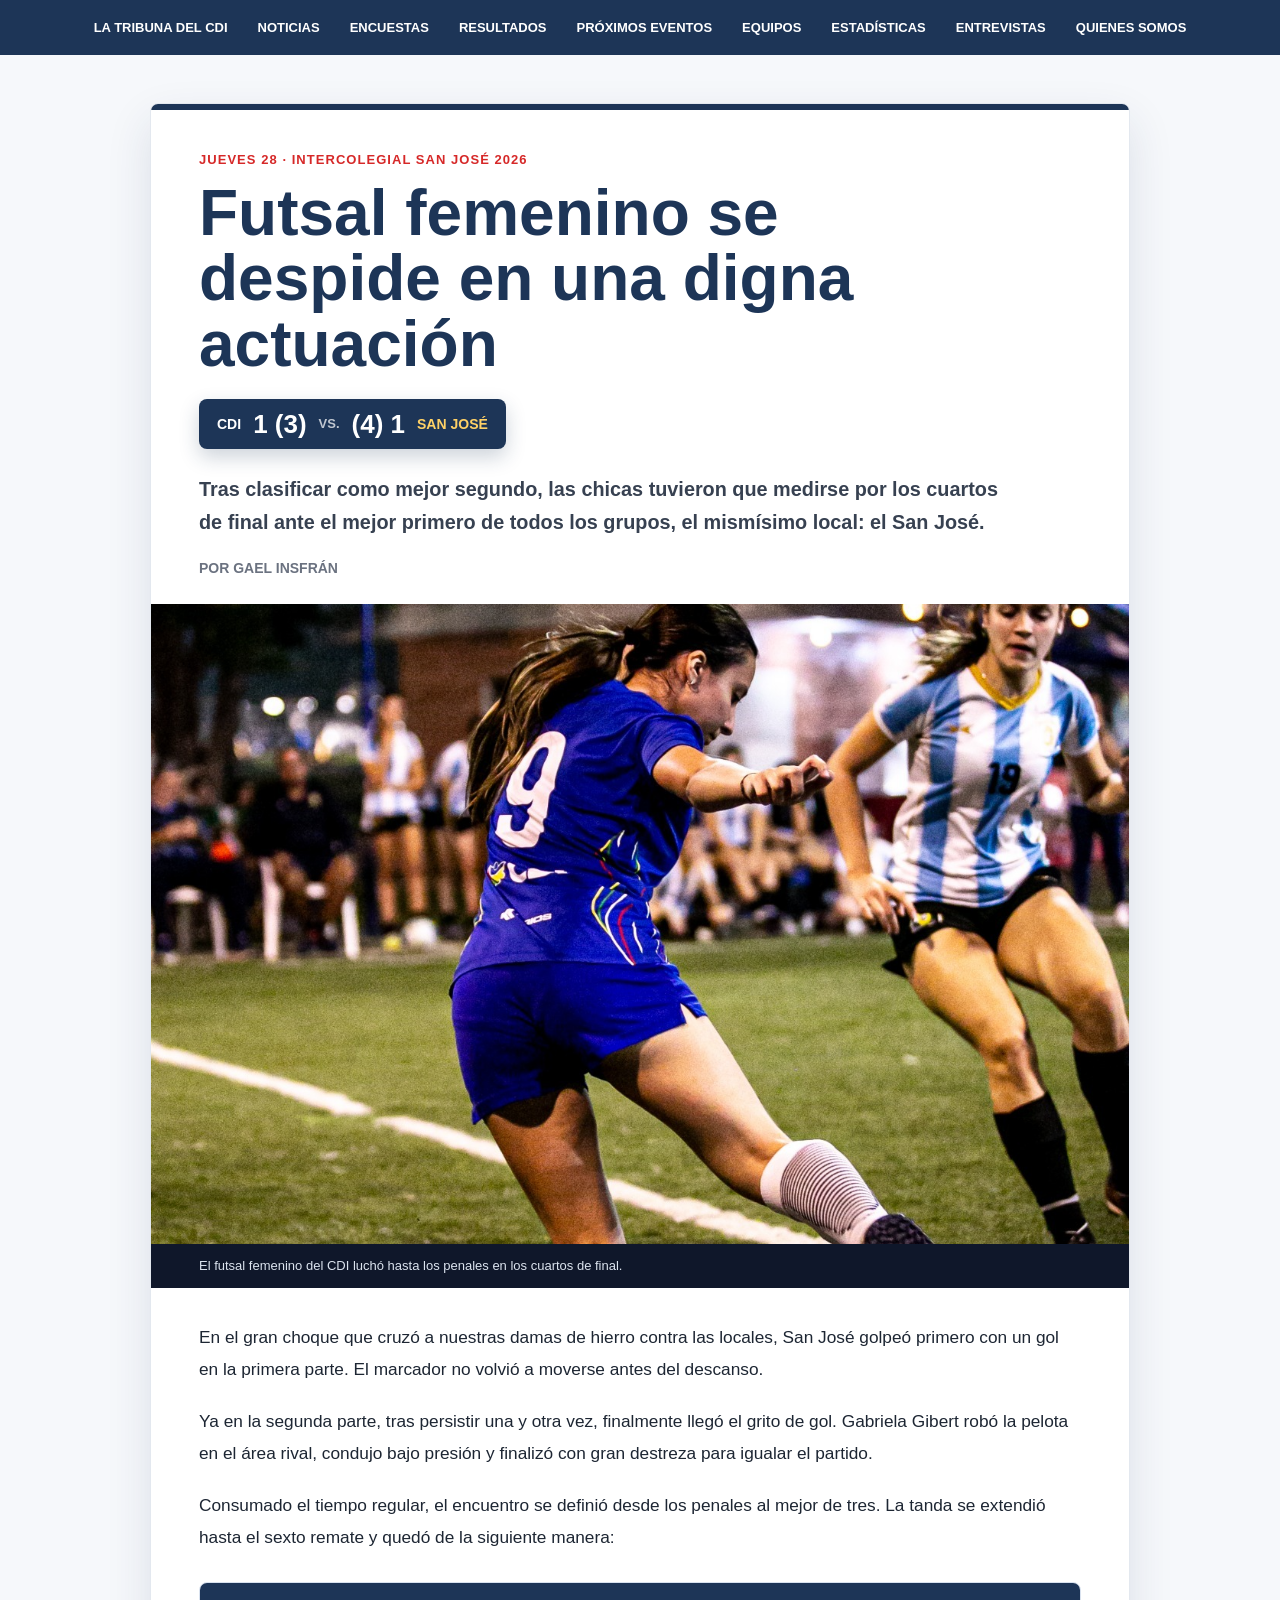
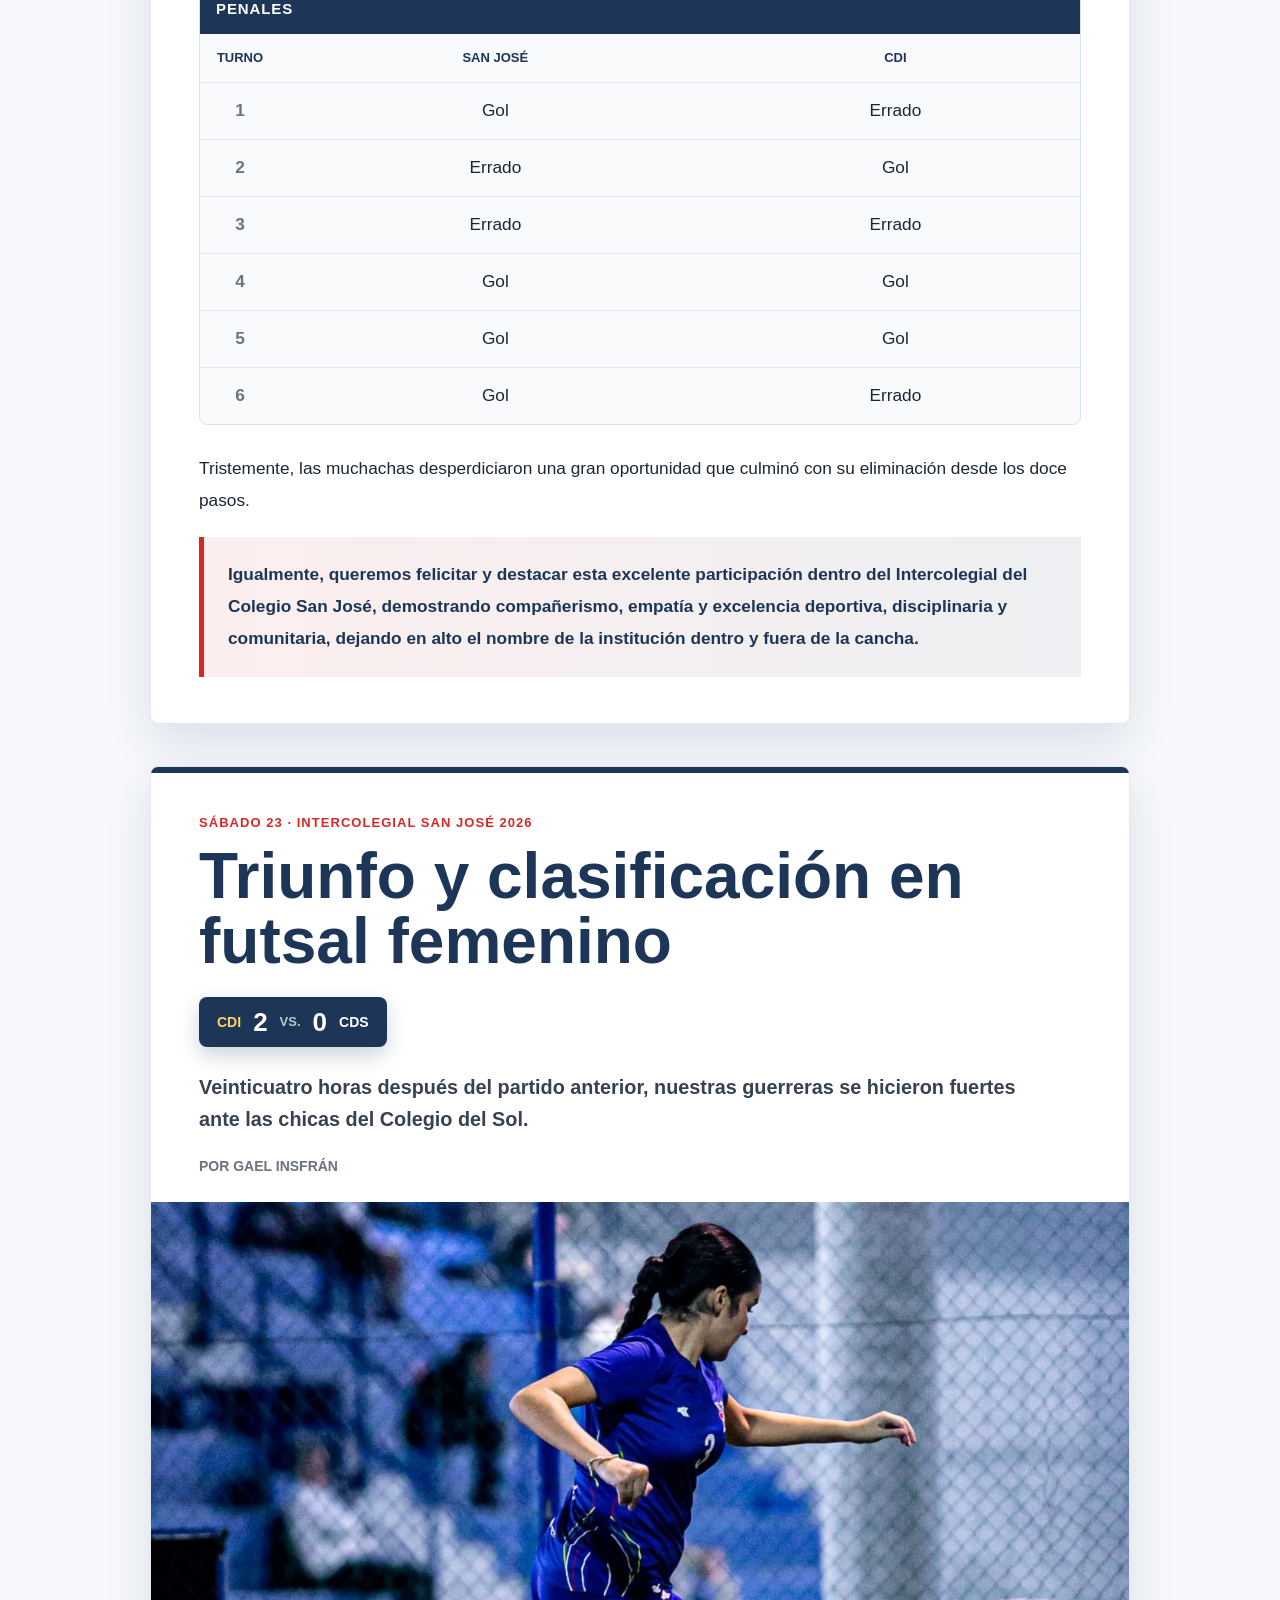
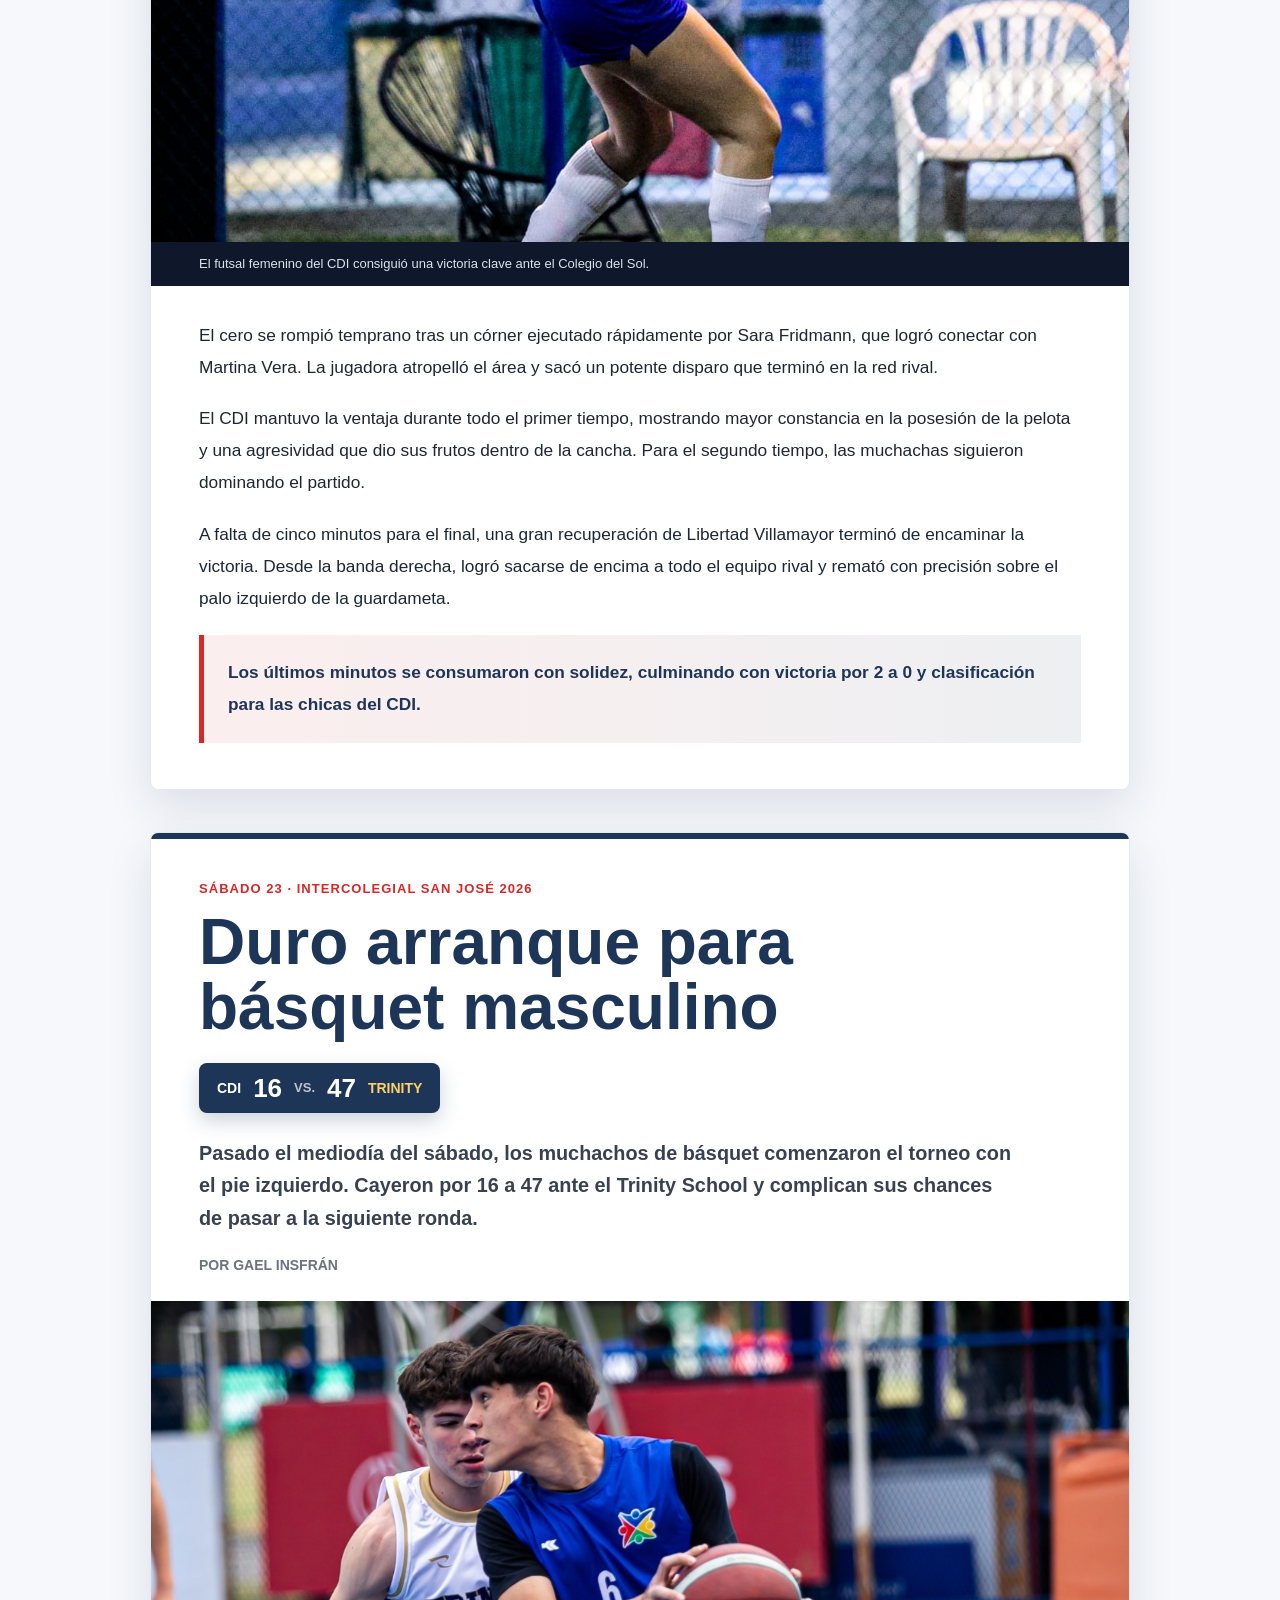
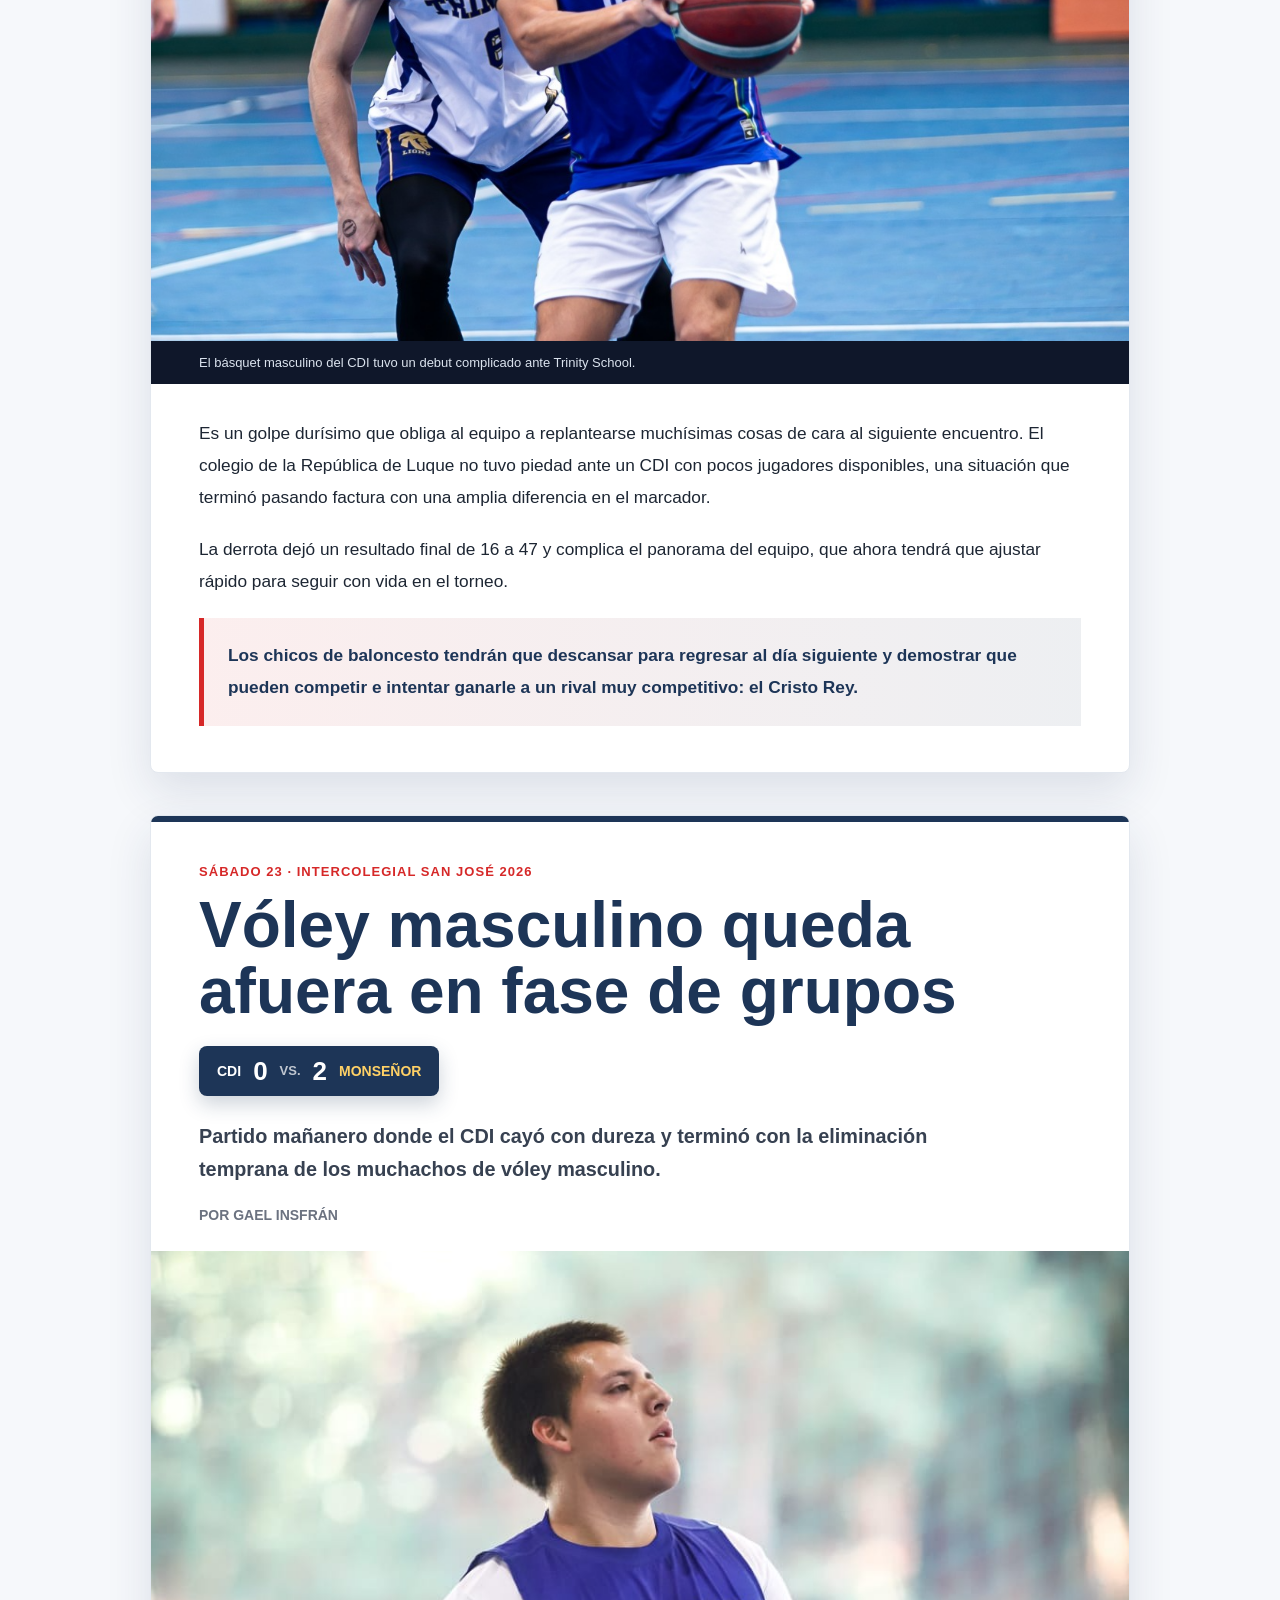
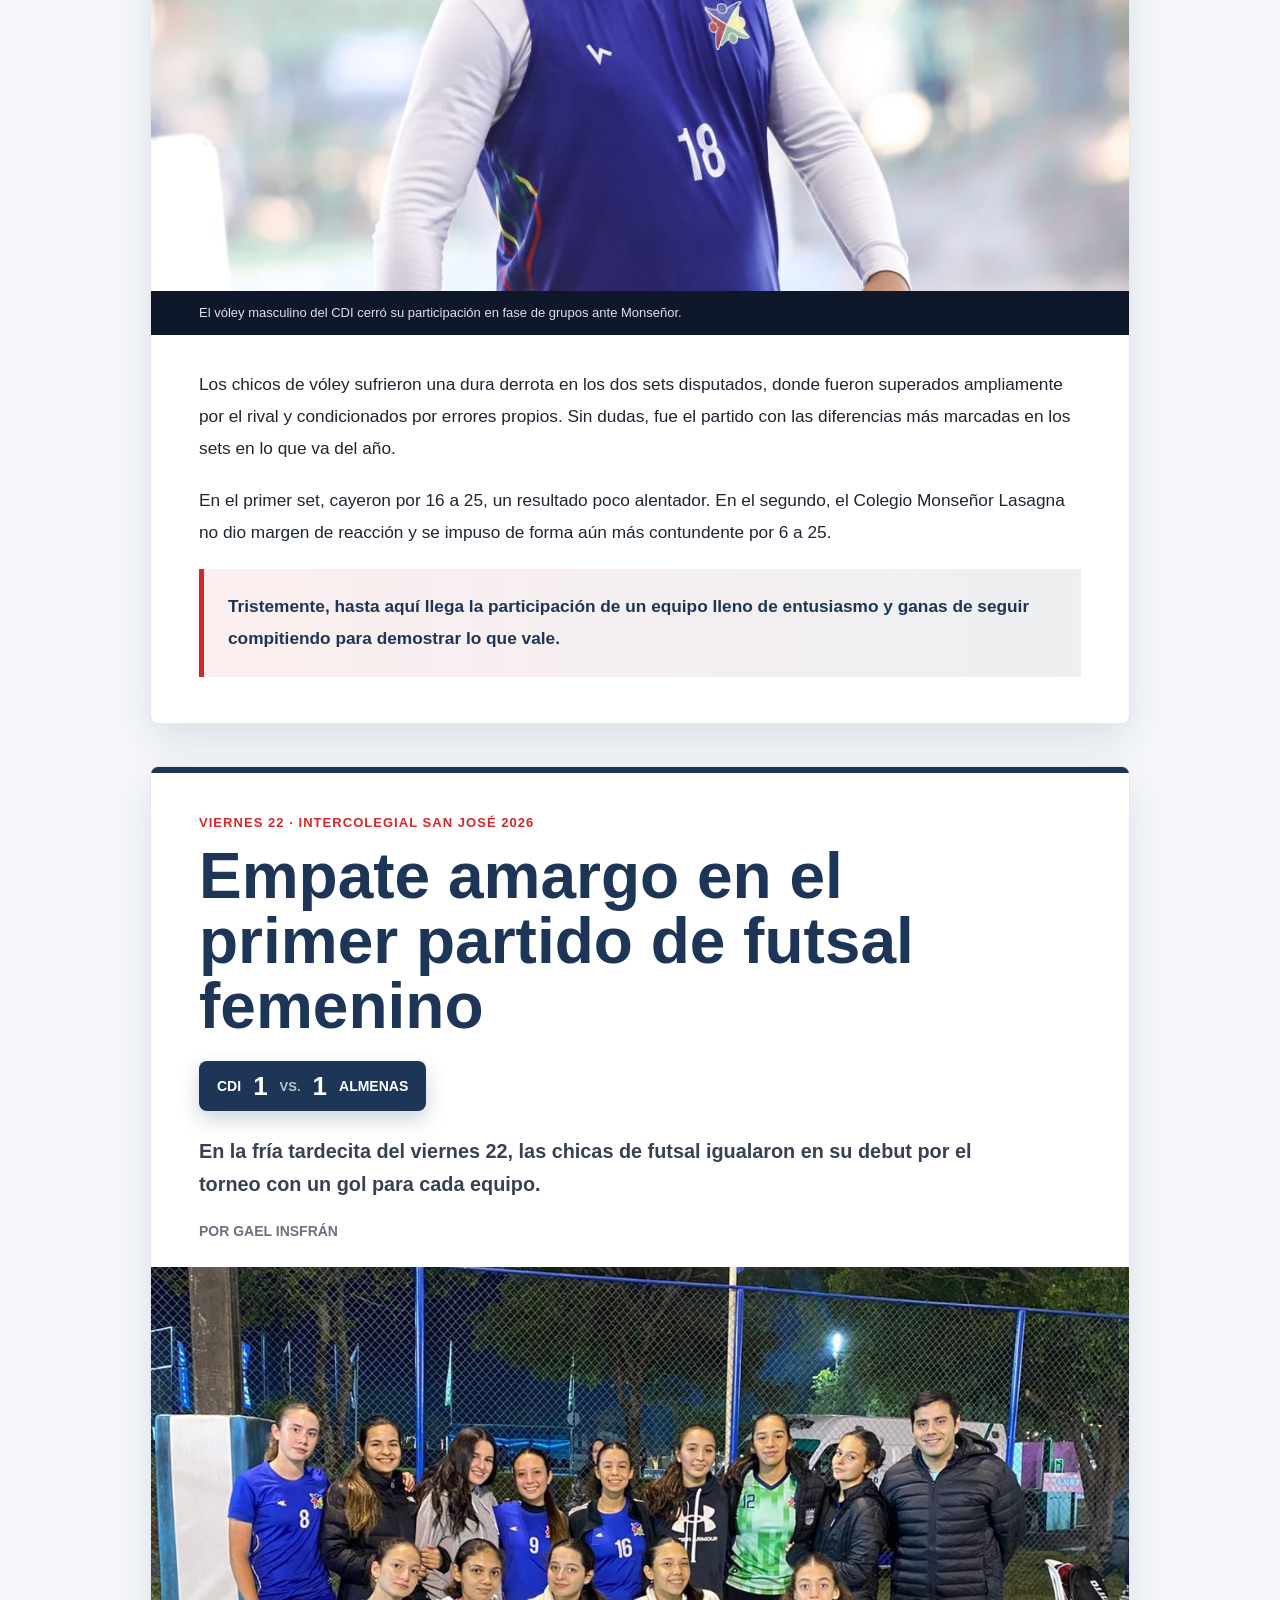
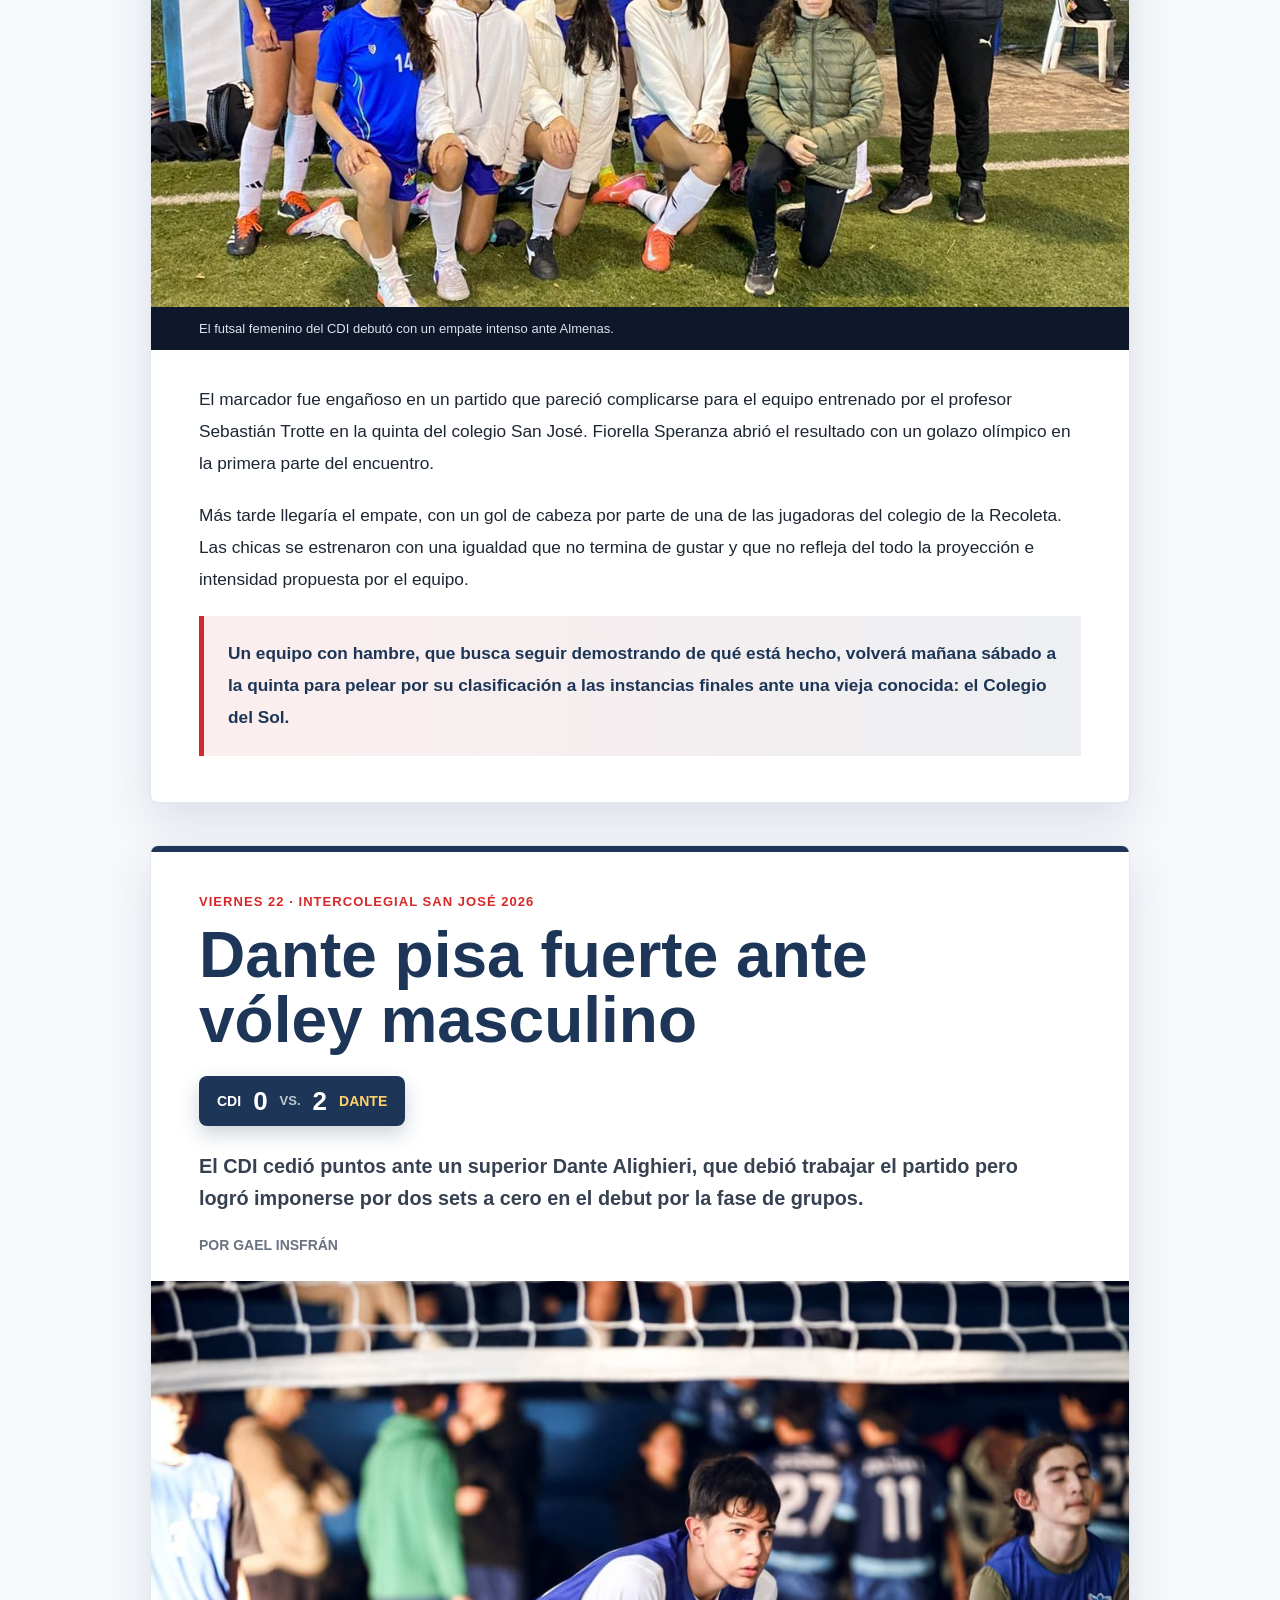
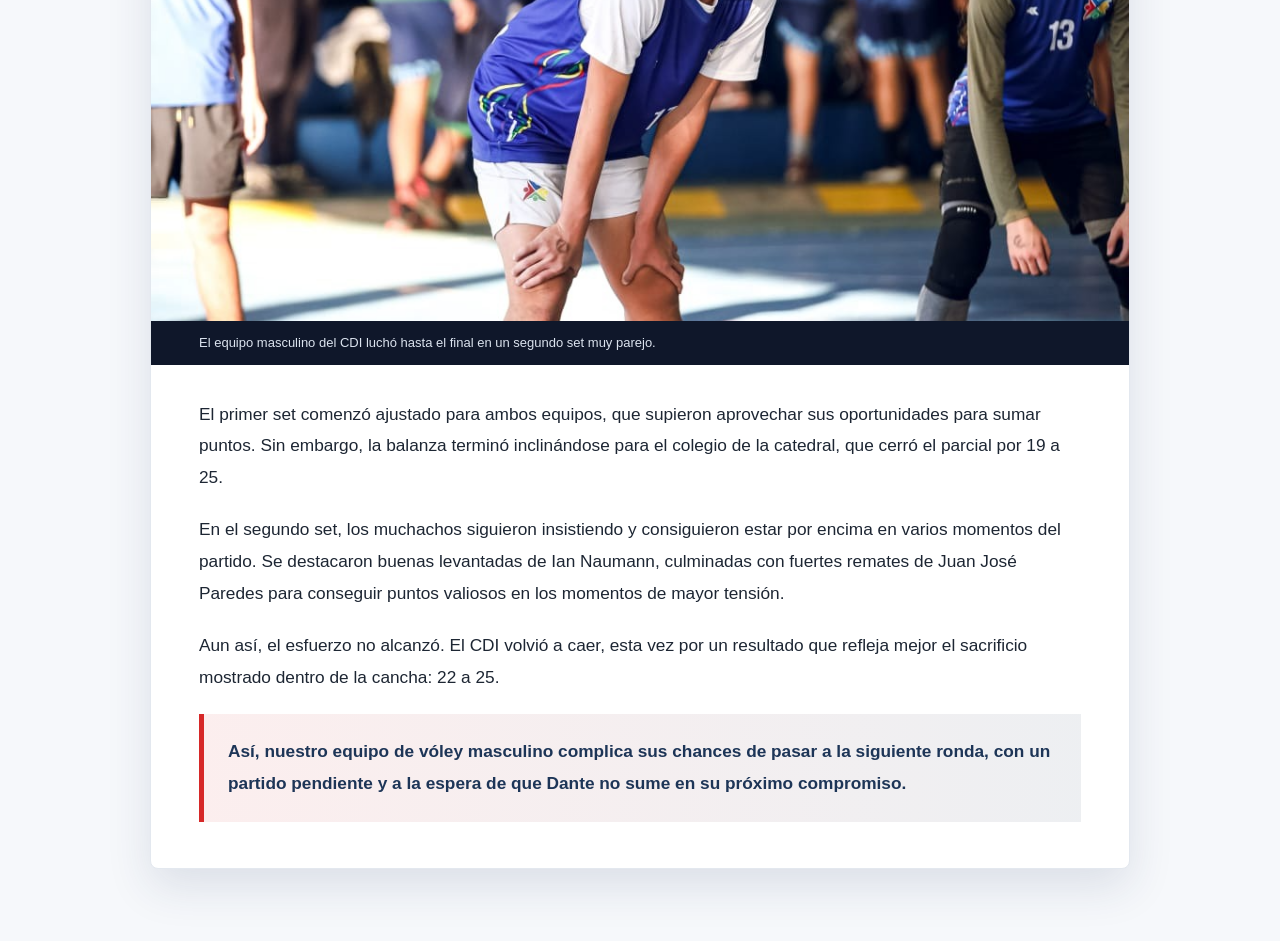
==== Articulos.html @ baf2195f "Add files via upload" ====
﻿<!DOCTYPE html>
<html lang="es">
<head>
    <meta charset="UTF-8">
    <meta name="viewport" content="width=device-width, initial-scale=1.0">
    <title>Articulos</title>
    <link rel="icon" href="imagenes/icon.png" type="image/png">
    <link rel="stylesheet" href="Style.css">
    <link rel="stylesheet" href="fonts.css">
</head>
<body>
    <nav class="menu">
        <button class="menu-toggle" onclick="toggleMenu()">☰</button>
        <div class="menu-links" id="menuLinks">
            <a href="index.html">La Tribuna del CDI</a>
            <a href="Noticias.html">Noticias</a>
            <a href="Encuestas.html">Encuestas</a>
            <a href="Resultados.html">Resultados</a>
            <a href="eventos.html">Próximos Eventos</a>
            <a href="equipos.html">Equipos</a>
            <a href="estadisticas.html">Estadísticas</a>
            <a href="Entrevistas.html">Entrevistas</a>
            <a href="quienes somos.html">Quienes Somos</a>
        </div>
    </nav>

    <main class="article-page">
                                        <article class="article-shell" data-date="2026-05-28" data-order="1">
            <header class="article-hero">
                <div class="article-kicker">Jueves 28 · Intercolegial San José 2026</div>
                <h1>Futsal femenino se despide en una digna actuación</h1>

                <div class="score-card" aria-label="Resultado del partido">
                    <span class="team-name">CDI</span>
                    <strong>1 (3)</strong>
                    <span class="score-divider">vs.</span>
                    <strong>(4) 1</strong>
                    <span class="team-name winner">San José</span>
                </div>

                <p class="article-lead">
                    Tras clasificar como mejor segundo, las chicas tuvieron que medirse por los cuartos de final ante el mejor primero de todos los grupos, el mismísimo local: el San José.
                </p>

                <p class="article-byline">Por Gael Insfrán</p>
            </header>

            <figure class="article-photo">
                <img src="imagenes/futsal-femenino-san-jose.png" alt="Jugadora del CDI de futsal femenino disputa la pelota ante San José">
                <figcaption>El futsal femenino del CDI luchó hasta los penales en los cuartos de final.</figcaption>
            </figure>

            <section class="article-body">
                <p>
                    En el gran choque que cruzó a nuestras damas de hierro contra las locales, San José golpeó primero con un gol en la primera parte. El marcador no volvió a moverse antes del descanso.
                </p>

                <p>
                    Ya en la segunda parte, tras persistir una y otra vez, finalmente llegó el grito de gol. Gabriela Gibert robó la pelota en el área rival, condujo bajo presión y finalizó con gran destreza para igualar el partido.
                </p>

                <p>
                    Consumado el tiempo regular, el encuentro se definió desde los penales al mejor de tres. La tanda se extendió hasta el sexto remate y quedó de la siguiente manera:
                </p>

                <div class="penalty-box" aria-label="Definición por penales entre San José y CDI">
                    <h2>Penales</h2>
                    <table>
                        <thead>
                            <tr>
                                <th>Turno</th>
                                <th>San José</th>
                                <th>CDI</th>
                            </tr>
                        </thead>
                        <tbody>
                            <tr><td>1</td><td>Gol</td><td>Errado</td></tr>
                            <tr><td>2</td><td>Errado</td><td>Gol</td></tr>
                            <tr><td>3</td><td>Errado</td><td>Errado</td></tr>
                            <tr><td>4</td><td>Gol</td><td>Gol</td></tr>
                            <tr><td>5</td><td>Gol</td><td>Gol</td></tr>
                            <tr><td>6</td><td>Gol</td><td>Errado</td></tr>
                        </tbody>
                    </table>
                </div>

                <p>
                    Tristemente, las muchachas desperdiciaron una gran oportunidad que culminó con su eliminación desde los doce pasos.
                </p>
            </section>

            <footer class="article-close">
                <p>
                    Igualmente, queremos felicitar y destacar esta excelente participación dentro del Intercolegial del Colegio San José, demostrando compañerismo, empatía y excelencia deportiva, disciplinaria y comunitaria, dejando en alto el nombre de la institución dentro y fuera de la cancha.
                </p>
            </footer>
        </article>
<article class="article-shell" data-date="2026-05-23" data-order="3">
            <header class="article-hero">
                <div class="article-kicker">Sábado 23 · Intercolegial San José 2026</div>
                <h1>Triunfo y clasificación en futsal femenino</h1>

                <div class="score-card" aria-label="Resultado del partido">
                    <span class="team-name winner">CDI</span>
                    <strong>2</strong>
                    <span class="score-divider">vs.</span>
                    <strong>0</strong>
                    <span class="team-name">CDS</span>
                </div>

                <p class="article-lead">
                    Veinticuatro horas después del partido anterior, nuestras guerreras se hicieron fuertes ante las chicas del Colegio del Sol.
                </p>

                <p class="article-byline">Por Gael Insfrán</p>
            </header>

            <figure class="article-photo">
                <img src="imagenes/futsal-femenino-cds.png" alt="Jugadora del CDI de futsal femenino conduciendo la pelota ante el Colegio del Sol">
                <figcaption>El futsal femenino del CDI consiguió una victoria clave ante el Colegio del Sol.</figcaption>
            </figure>

            <section class="article-body">
                <p>
                    El cero se rompió temprano tras un córner ejecutado rápidamente por Sara Fridmann, que logró conectar con Martina Vera. La jugadora atropelló el área y sacó un potente disparo que terminó en la red rival.
                </p>

                <p>
                    El CDI mantuvo la ventaja durante todo el primer tiempo, mostrando mayor constancia en la posesión de la pelota y una agresividad que dio sus frutos dentro de la cancha. Para el segundo tiempo, las muchachas siguieron dominando el partido.
                </p>

                <p>
                    A falta de cinco minutos para el final, una gran recuperación de Libertad Villamayor terminó de encaminar la victoria. Desde la banda derecha, logró sacarse de encima a todo el equipo rival y remató con precisión sobre el palo izquierdo de la guardameta.
                </p>
            </section>

            <footer class="article-close">
                <p>
                    Los últimos minutos se consumaron con solidez, culminando con victoria por 2 a 0 y clasificación para las chicas del CDI.
                </p>
            </footer>
        </article>
<article class="article-shell" data-date="2026-05-23" data-order="2">
            <header class="article-hero">
                <div class="article-kicker">Sábado 23 · Intercolegial San José 2026</div>
                <h1>Duro arranque para básquet masculino</h1>

                <div class="score-card" aria-label="Resultado del partido">
                    <span class="team-name">CDI</span>
                    <strong>16</strong>
                    <span class="score-divider">vs.</span>
                    <strong>47</strong>
                    <span class="team-name winner">Trinity</span>
                </div>

                <p class="article-lead">
                    Pasado el mediodía del sábado, los muchachos de básquet comenzaron el torneo con el pie izquierdo. Cayeron por 16 a 47 ante el Trinity School y complican sus chances de pasar a la siguiente ronda.
                </p>

                <p class="article-byline">Por Gael Insfrán</p>
            </header>

            <figure class="article-photo">
                <img src="imagenes/basquet-masculino-trinity.png" alt="Jugador del CDI de básquet masculino protege la pelota ante un rival de Trinity School">
                <figcaption>El básquet masculino del CDI tuvo un debut complicado ante Trinity School.</figcaption>
            </figure>

            <section class="article-body">
                <p>
                    Es un golpe durísimo que obliga al equipo a replantearse muchísimas cosas de cara al siguiente encuentro. El colegio de la República de Luque no tuvo piedad ante un CDI con pocos jugadores disponibles, una situación que terminó pasando factura con una amplia diferencia en el marcador.
                </p>

                <p>
                    La derrota dejó un resultado final de 16 a 47 y complica el panorama del equipo, que ahora tendrá que ajustar rápido para seguir con vida en el torneo.
                </p>
            </section>

            <footer class="article-close">
                <p>
                    Los chicos de baloncesto tendrán que descansar para regresar al día siguiente y demostrar que pueden competir e intentar ganarle a un rival muy competitivo: el Cristo Rey.
                </p>
            </footer>
        </article>
<article class="article-shell" data-date="2026-05-23" data-order="1">
            <header class="article-hero">
                <div class="article-kicker">Sábado 23 · Intercolegial San José 2026</div>
                <h1>Vóley masculino queda afuera en fase de grupos</h1>

                <div class="score-card" aria-label="Resultado del partido">
                    <span class="team-name">CDI</span>
                    <strong>0</strong>
                    <span class="score-divider">vs.</span>
                    <strong>2</strong>
                    <span class="team-name winner">Monseñor</span>
                </div>

                <p class="article-lead">
                    Partido mañanero donde el CDI cayó con dureza y terminó con la eliminación temprana de los muchachos de vóley masculino.
                </p>

                <p class="article-byline">Por Gael Insfrán</p>
            </header>

            <figure class="article-photo">
                <img src="imagenes/voley-masculino-monsenor.png" alt="Jugador del CDI de vóley masculino sosteniendo la pelota durante el partido ante Monseñor">
                <figcaption>El vóley masculino del CDI cerró su participación en fase de grupos ante Monseñor.</figcaption>
            </figure>

            <section class="article-body">
                <p>
                    Los chicos de vóley sufrieron una dura derrota en los dos sets disputados, donde fueron superados ampliamente por el rival y condicionados por errores propios. Sin dudas, fue el partido con las diferencias más marcadas en los sets en lo que va del año.
                </p>

                <p>
                    En el primer set, cayeron por 16 a 25, un resultado poco alentador. En el segundo, el Colegio Monseñor Lasagna no dio margen de reacción y se impuso de forma aún más contundente por 6 a 25.
                </p>
            </section>

            <footer class="article-close">
                <p>
                    Tristemente, hasta aquí llega la participación de un equipo lleno de entusiasmo y ganas de seguir compitiendo para demostrar lo que vale.
                </p>
            </footer>
        </article>
<article class="article-shell" data-date="2026-05-22" data-order="2">
            <header class="article-hero">
                <div class="article-kicker">Viernes 22 · Intercolegial San José 2026</div>
                <h1>Empate amargo en el primer partido de futsal femenino</h1>

                <div class="score-card" aria-label="Resultado del partido">
                    <span class="team-name">CDI</span>
                    <strong>1</strong>
                    <span class="score-divider">vs.</span>
                    <strong>1</strong>
                    <span class="team-name">Almenas</span>
                </div>

                <p class="article-lead">
                    En la fría tardecita del viernes 22, las chicas de futsal igualaron en su debut por el torneo con un gol para cada equipo.
                </p>

                <p class="article-byline">Por Gael Insfrán</p>
            </header>

            <figure class="article-photo">
                <img src="imagenes/futsal-femenino-almenas.png" alt="Equipo de futsal femenino del CDI junto al profesor Sebastián Trotte tras su debut ante Almenas">
                <figcaption>El futsal femenino del CDI debutó con un empate intenso ante Almenas.</figcaption>
            </figure>

            <section class="article-body">
                <p>
                    El marcador fue engañoso en un partido que pareció complicarse para el equipo entrenado por el profesor Sebastián Trotte en la quinta del colegio San José. Fiorella Speranza abrió el resultado con un golazo olímpico en la primera parte del encuentro.
                </p>

                <p>
                    Más tarde llegaría el empate, con un gol de cabeza por parte de una de las jugadoras del colegio de la Recoleta. Las chicas se estrenaron con una igualdad que no termina de gustar y que no refleja del todo la proyección e intensidad propuesta por el equipo.
                </p>
            </section>

            <footer class="article-close">
                <p>
                    Un equipo con hambre, que busca seguir demostrando de qué está hecho, volverá mañana sábado a la quinta para pelear por su clasificación a las instancias finales ante una vieja conocida: el Colegio del Sol.
                </p>
            </footer>
        </article>
        <article class="article-shell" data-date="2026-05-22" data-order="1">
            <header class="article-hero">
                <div class="article-kicker">Viernes 22 · Intercolegial San José 2026</div>
                <h1>Dante pisa fuerte ante vóley masculino</h1>

                <div class="score-card" aria-label="Resultado del partido">
                    <span class="team-name">CDI</span>
                    <strong>0</strong>
                    <span class="score-divider">vs.</span>
                    <strong>2</strong>
                    <span class="team-name winner">Dante</span>
                </div>

                <p class="article-lead">
                    El CDI cedió puntos ante un superior Dante Alighieri, que debió trabajar el partido pero logró imponerse por dos sets a cero en el debut por la fase de grupos.
                </p>

                <p class="article-byline">Por Gael Insfrán</p>
            </header>

            <figure class="article-photo">
                <img src="imagenes/voley-dante-cdi.png" alt="Jugador del CDI atento durante el partido de vóley masculino ante Dante Alighieri">
                <figcaption>El equipo masculino del CDI luchó hasta el final en un segundo set muy parejo.</figcaption>
            </figure>

            <section class="article-body">
                <p>
                    El primer set comenzó ajustado para ambos equipos, que supieron aprovechar sus oportunidades para sumar puntos. Sin embargo, la balanza terminó inclinándose para el colegio de la catedral, que cerró el parcial por 19 a 25.
                </p>

                <p>
                    En el segundo set, los muchachos siguieron insistiendo y consiguieron estar por encima en varios momentos del partido. Se destacaron buenas levantadas de Ian Naumann, culminadas con fuertes remates de Juan José Paredes para conseguir puntos valiosos en los momentos de mayor tensión.
                </p>

                <p>
                    Aun así, el esfuerzo no alcanzó. El CDI volvió a caer, esta vez por un resultado que refleja mejor el sacrificio mostrado dentro de la cancha: 22 a 25.
                </p>
            </section>

            <footer class="article-close">
                <p>
                    Así, nuestro equipo de vóley masculino complica sus chances de pasar a la siguiente ronda, con un partido pendiente y a la espera de que Dante no sume en su próximo compromiso.
                </p>
            </footer>
        </article>
    </main>

    <script>
        function toggleMenu() {
            const links = document.getElementById("menuLinks");
            links.classList.toggle("active");
        }
        const articlePage = document.querySelector(".article-page");
        if (articlePage) {
            const articles = Array.from(articlePage.querySelectorAll(".article-shell[data-date]"));
            articles
                .sort((a, b) => {
                    const dateDifference = new Date(b.dataset.date) - new Date(a.dataset.date);
                    if (dateDifference !== 0) return dateDifference;
                    return Number(b.dataset.order || 0) - Number(a.dataset.order || 0);
                })
                .forEach(article => articlePage.appendChild(article));
        }
    </script>
</body>
</html>
---- Style.css ----
﻿/* RESET */
* {
    margin: 0;
    padding: 0;
    box-sizing: border-box;
}

body {
    font-family: 'Quicksand', sans-serif;
    background-color: #ffffff; /* Fondo de la pÃ¡gina totalmente blanco */
}

/* --- BARRA DE NAVEGACIÃ“N --- */
.menu {
    background-color: #1D3557; /* Azul oscuro de base */
    padding: 20px;
    display: flex;
    justify-content: center;
    position: sticky;
    top: 0;
    z-index: 1000;
}

.menu-links {
    display: flex;
    gap: 30px;
}

/* 1. Cuando nadie toca nada: Todos en Blanco */
.menu-links a {
    color: white; 
    text-decoration: none;
    font-weight: bold;
    text-transform: uppercase;
    font-size: 13px;
    transition: 0.3s;
}

/* 2. Cuando el cursor entra a la BARRA: Todos se vuelven Grises */
.menu:hover .menu-links a {
    color: #b0b0b0; /* Gris */
}

/* 3. Cuando el cursor estÃ¡ SOBRE UNO especÃ­fico: Ese se vuelve Blanco */
.menu-links a:hover {
    color: white !important; 
    transform: scale(1.05);
}

/* --- SECCIÃ“N DEL LOGO (SIN CUADRADO) --- */
.hero-simple {
    min-height: 80vh;
    display: flex;
    justify-content: center;
    align-items: center;
    text-align: center;
    background-color: #ffffff; /* Sin fondo rojo */
}

.content-fly {
    max-width: 900px;
    padding: 20px;
}

.logo-principal {
    width: 150px;
    margin-bottom: 20px;
    /* Si el logo tiene fondo blanco, aquÃ­ se verÃ¡ transparente sobre el fondo */
}

.titulo-principal {
    color: #1D3557; /* Usamos el azul para que resalte sobre el blanco */
    font-size: 3.5rem;
    margin-bottom: 20px;
    letter-spacing: 2px;
}

.descripcion-simple {
    color: #555;
    font-size: 1.2rem;
    line-height: 1.6;
    max-width: 700px;
    margin: 0 auto;
}

/* RESPONSIVO MÃ“VIL */
.menu-toggle {
    display: none;
    background: none;
    border: none;
    color: white;
    font-size: 30px;
    cursor: pointer;
}

@media (max-width: 768px) {
    .menu-toggle { display: block; }
    .menu-links {
        display: none;
        flex-direction: column;
        position: absolute;
        top: 100%;
        background: #1D3557;
        width: 100%;
        padding: 20px;
        left: 0;
    }
    .menu-links.active { display: flex; }
    .titulo-principal { font-size: 2rem; }
}
/* Estilos para el logo gigante y transparente */
.hero-simple {
    background-color: #ffffff; /* Fondo blanco */
    min-height: 80vh;
    display: flex;
    justify-content: center;
    align-items: center;
    padding: 40px 20px;
}
.logo-container {
    width: 100%;
    display: flex;
    justify-content: center;
    margin-bottom: 50px; /* Espacio con el texto */
}
.logo-max {
    /* AQUÃ CONTROLAS EL TAMAÃ‘O */
    width: 350px;           /* Mucho mÃ¡s grande, ajusta a tu gusto */
    height: auto;           /* Mantiene la proporciÃ³n */
    
    /* Aseguramos que no haya fondos raros */
    background-color: transparent !important; 
    border: none !important;
    box-shadow: none !important;

    /* Opcional: una sombra muy suave para dar calidad */
    filter: drop-shadow(0 4px 6px rgba(0,0,0,0.1));
}
.descripcion-simple {
    /* Ajustamos el texto para que no se pegue al logo gigante */
    margin-top: 0;
    font-size: 1.3rem; /* Un pelÃ­n mÃ¡s grande para equilibrar */
}

:root {
    --espn-gray-bg: #f4f5f7;
    --espn-border: #e2e4e7;
    --espn-text-black: #2b2c2d;
    --espn-text-gray: #6c6d6f;
}

.navbar-principal {
    padding: 15px;
    margin-bottom: 40px;
}

.torneo-wrapper {
    max-width: 900px; /* TamaÃ±o estÃ¡ndar de columna de ESPN */
    margin: 0 auto;
}

.header-evento {
    font-size: 18px;
    font-weight: 700;
    color: var(--espn-text-black);
    margin-bottom: 6px;
    padding-left: 5px;
}

.deporte-card {
    background: #fff;
    border: 1px solid var(--espn-border);
    border-radius: 8px;
    overflow: hidden;
    box-shadow: 0 1px 3px rgba(0,0,0,0.05);
}

.deporte-nombre {
    font-size: 13px;
    font-weight: 800;
    text-transform: uppercase;
    padding: 12px 16px;
    margin: 0;
    border-bottom: 1px solid var(--espn-border);
    color: var(--espn-text-black);
}

.partido-fila {
    display: flex;
    grid-template-columns: 1.5fr 1.5fr 1fr;
    justify-content: space-between;
    align-items: center;
    padding: 16px;
    border-bottom: 1px solid var(--espn-border);
}

.info-marcador {
    flex-grow: 1;
    max-width: 423px; /* Controla el ancho de los nombres */
}

.estado {
    display: block;
    font-size: 11px;
    font-weight: 700;
    color: var(--espn-text-gray);
    margin-bottom: 8px;
}

.equipo-renglon {
    display: flex;
    justify-content: space-between;
    align-items: center;
    margin: 4px 0;
}

.club {
    display: flex;
    align-items: center;
}

.escudo {
    width: 20px;
    height: 20px;
    margin-right: 12px;
    object-fit: contain;
}

.nombre-equipo {
    font-size: 15px;
    color: var(--espn-text-gray);
}

.puntaje {
    font-size: 16px;
    font-weight: 700;
    color: var(--espn-text-gray);
}

/* El ganador resalta en negro */
.ganador .nombre-equipo, 
.ganador .puntaje {
    color: #000;
    font-weight: 800;
}
.estado {
    display: block;
    font-size: 11px;
    font-weight: 700;
    color: var(--espn-text-gray);
    margin-bottom: 8px; /* Espacio entre la fecha y los equipos */
    text-transform: uppercase; /* Opcional: para que salga en mayÃºsculas */
}

.feed-container {
    margin-left: auto;
    margin-right: auto;
    margin-top: 80px; 
    margin-bottom: 50px;
    width: 90%;
    max-width: 400px; 
    display: flex;
    flex-direction: column;
    gap: 30px;
}

.card {
    background: #ffffff;
    border-radius: 12px;
    overflow: hidden;
    box-shadow: 0 4px 12px rgba(0,0,0,0.1);
    width: 100%;
    border: 1px solid #e0e0e0;
}

.video-wrapper {
    width: 100%;
    background: #000;
    position: relative;
    aspect-ratio: 9 / 16; 
    max-height: 70vh; 
    overflow: hidden; 
}

.main-video {
    width: 100%;
    height: 100%;
    object-fit: cover;
    display: block;
}

.card-content {
    padding: 16px; 
}

.video-title {
    font-size: 18px;
    font-weight: 700;
    margin: 0 0 8px 0;
    color: #1c1e21;
}

.video-description {
    font-size: 14px;
    color: #65676b;
}


/* --- ARTICULO PRINCIPAL --- */
.article-page {
    background: #f6f8fb;
    color: #1d2633;
    min-height: calc(100vh - 58px);
    padding: 48px 18px 72px;
}

.article-shell {
    width: min(980px, 100%);
    margin: 0 auto;
    background: #ffffff;
    border: 1px solid #e3e8ef;
    border-radius: 8px;
    overflow: hidden;
    box-shadow: 0 18px 45px rgba(29, 53, 87, 0.12);
}

.article-shell + .article-shell {
    margin-top: 42px;
}

.article-hero {
    padding: 42px 48px 28px;
    border-top: 6px solid #1D3557;
}

.article-kicker {
    color: #D62828;
    font-size: 13px;
    font-weight: 800;
    letter-spacing: 0.08em;
    margin-bottom: 14px;
    text-transform: uppercase;
}

.article-hero h1 {
    color: #1D3557;
    font-size: clamp(2rem, 5vw, 4.2rem);
    line-height: 1.02;
    margin-bottom: 22px;
    max-width: 820px;
}

.score-card {
    align-items: center;
    background: #1D3557;
    color: #ffffff;
    display: inline-flex;
    gap: 12px;
    margin-bottom: 24px;
    padding: 12px 18px;
    border-radius: 8px;
    box-shadow: 0 8px 20px rgba(29, 53, 87, 0.22);
}

.score-card strong {
    font-size: 26px;
    line-height: 1;
}

.team-name {
    font-size: 14px;
    font-weight: 800;
    text-transform: uppercase;
}

.team-name.winner {
    color: #ffd166;
}

.score-divider {
    color: rgba(255, 255, 255, 0.72);
    font-size: 13px;
    font-weight: 700;
    text-transform: uppercase;
}

.article-lead {
    color: #374151;
    font-size: 1.24rem;
    font-weight: 600;
    line-height: 1.65;
    max-width: 820px;
}

.article-byline {
    color: #6b7280;
    font-size: 14px;
    font-weight: 800;
    margin-top: 22px;
    text-transform: uppercase;
}

.article-photo {
    margin: 0;
    background: #0f172a;
}

.article-photo img {
    display: block;
    width: 100%;
    max-height: 640px;
    object-fit: cover;
    object-position: center 42%;
}

.article-photo figcaption {
    color: #dbe3ee;
    font-size: 13px;
    line-height: 1.5;
    padding: 12px 48px;
}

.article-body,
.article-close {
    font-size: 1.08rem;
    line-height: 1.85;
    padding: 34px 48px 0;
}

.article-body p {
    margin-bottom: 20px;
}

.article-close {
    background: linear-gradient(90deg, rgba(214, 40, 40, 0.08), rgba(29, 53, 87, 0.08));
    border-left: 5px solid #D62828;
    color: #1D3557;
    font-weight: 700;
    margin: 18px 48px 46px;
    padding: 22px 24px;
}

.article-close p {
    margin: 0;
}

@media (max-width: 768px) {
    .article-page {
        padding: 26px 12px 46px;
    }

    .article-hero {
        padding: 30px 22px 24px;
    }

    .score-card {
        display: grid;
        grid-template-columns: auto auto auto auto auto;
        max-width: 100%;
        padding: 11px 12px;
    }

    .article-lead {
        font-size: 1.08rem;
    }

    .article-photo figcaption,
    .article-body {
        padding-left: 22px;
        padding-right: 22px;
    }

    .article-close {
        margin: 14px 22px 32px;
        padding: 18px;
    }
}


.penalty-box {
    background: #f8fafc;
    border: 1px solid #d9e2ef;
    border-radius: 8px;
    margin: 28px 0;
    overflow: hidden;
}

.penalty-box h2 {
    background: #1D3557;
    color: #ffffff;
    font-size: 15px;
    letter-spacing: 0.06em;
    padding: 12px 16px;
    text-transform: uppercase;
}

.penalty-box table {
    border-collapse: collapse;
    width: 100%;
}

.penalty-box th,
.penalty-box td {
    border-bottom: 1px solid #e3e8ef;
    padding: 12px 16px;
    text-align: center;
}

.penalty-box th {
    color: #1D3557;
    font-size: 13px;
    font-weight: 800;
    text-transform: uppercase;
}

.penalty-box td:first-child {
    color: #6b7280;
    font-weight: 800;
    width: 80px;
}

.penalty-box tr:last-child td {
    border-bottom: none;
}
---- fonts.css ----
@font-face {
    font-family: Quicksand;
    src: url('fonts/Quicksand-Regular.ttf') format('truetype');
}
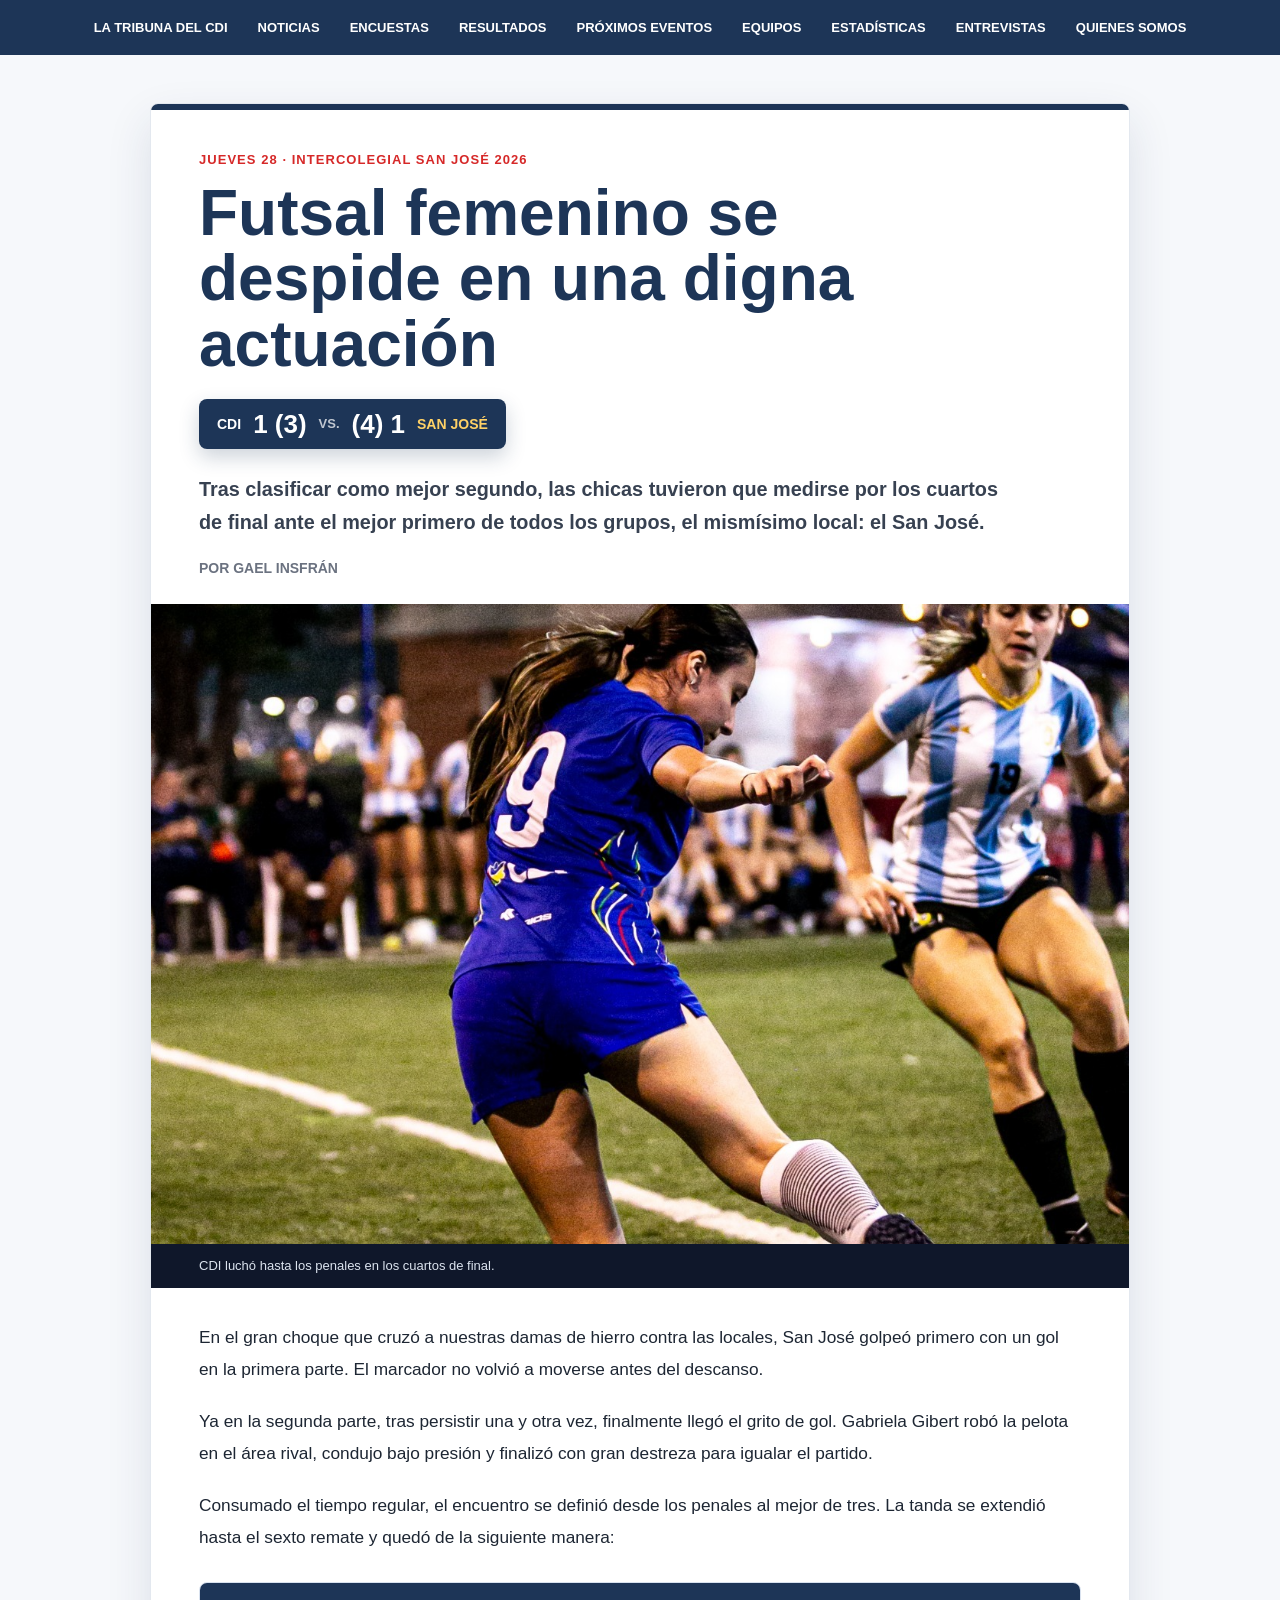
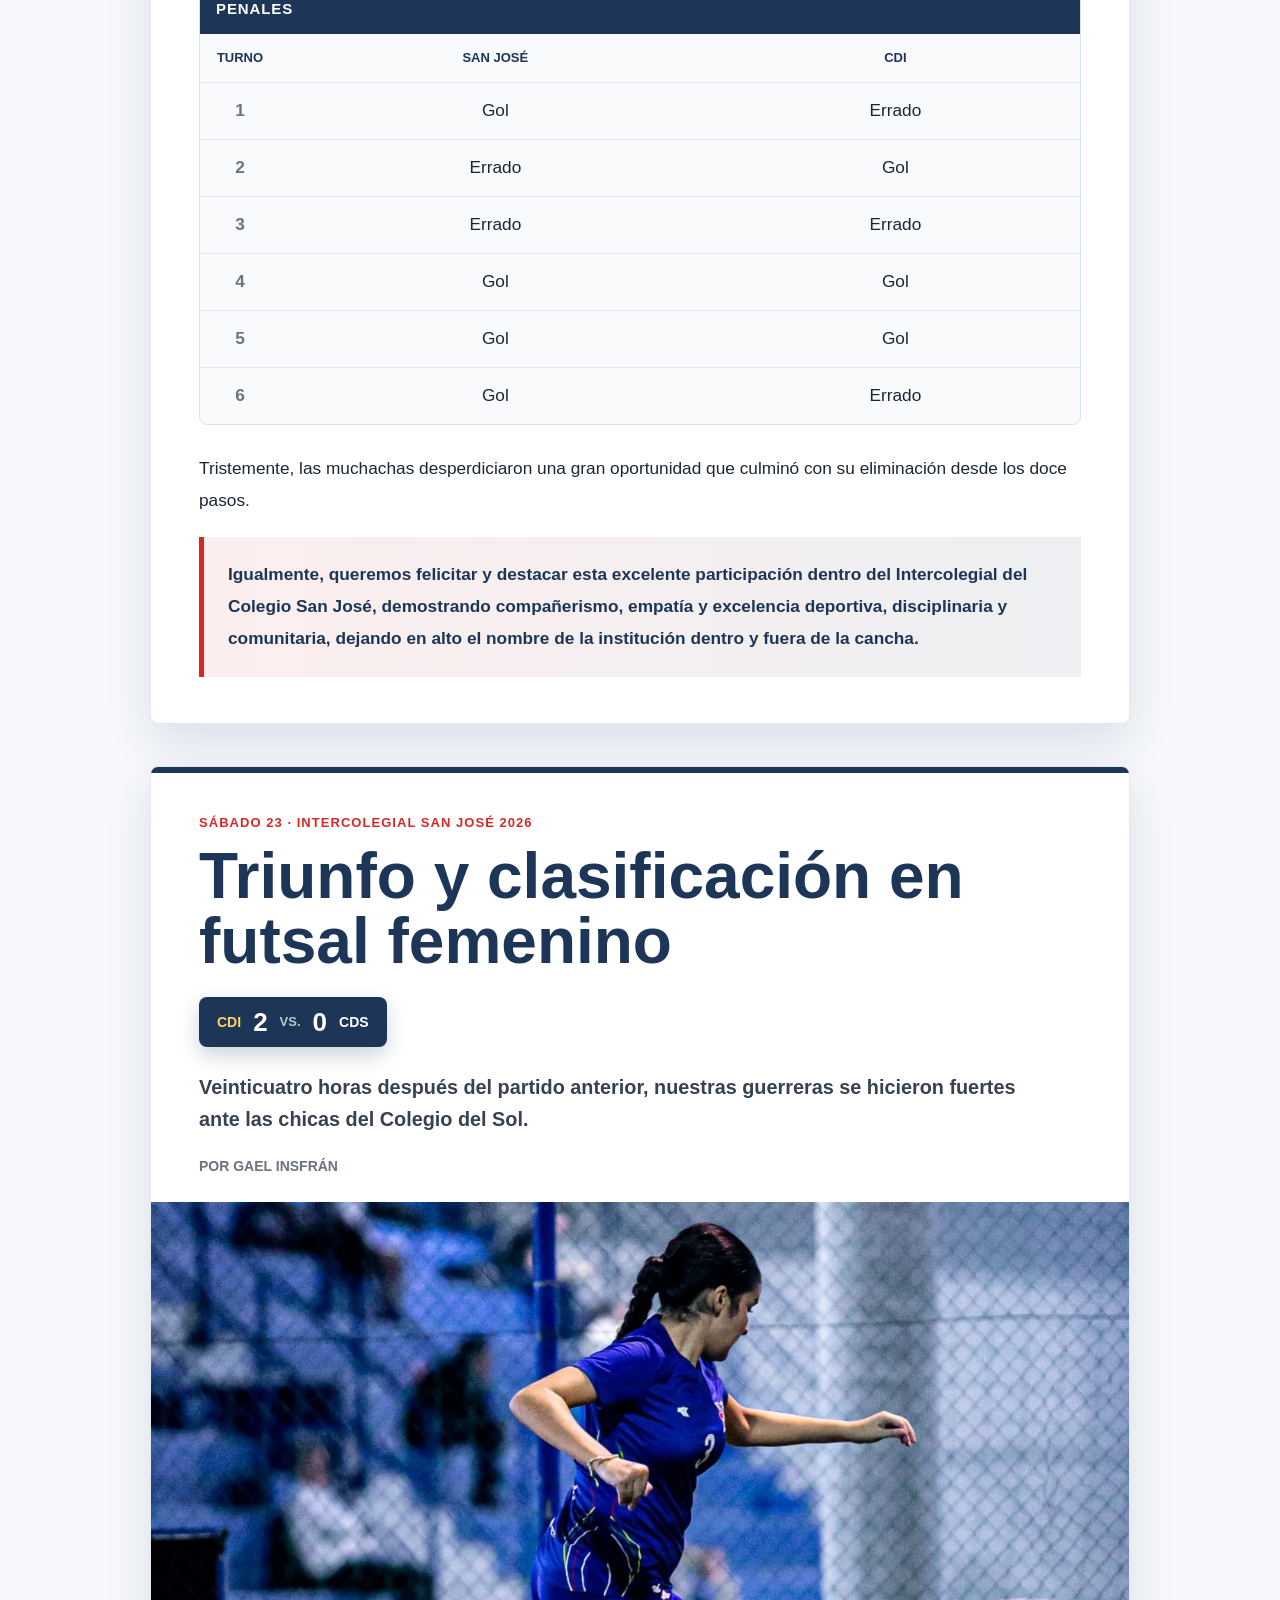
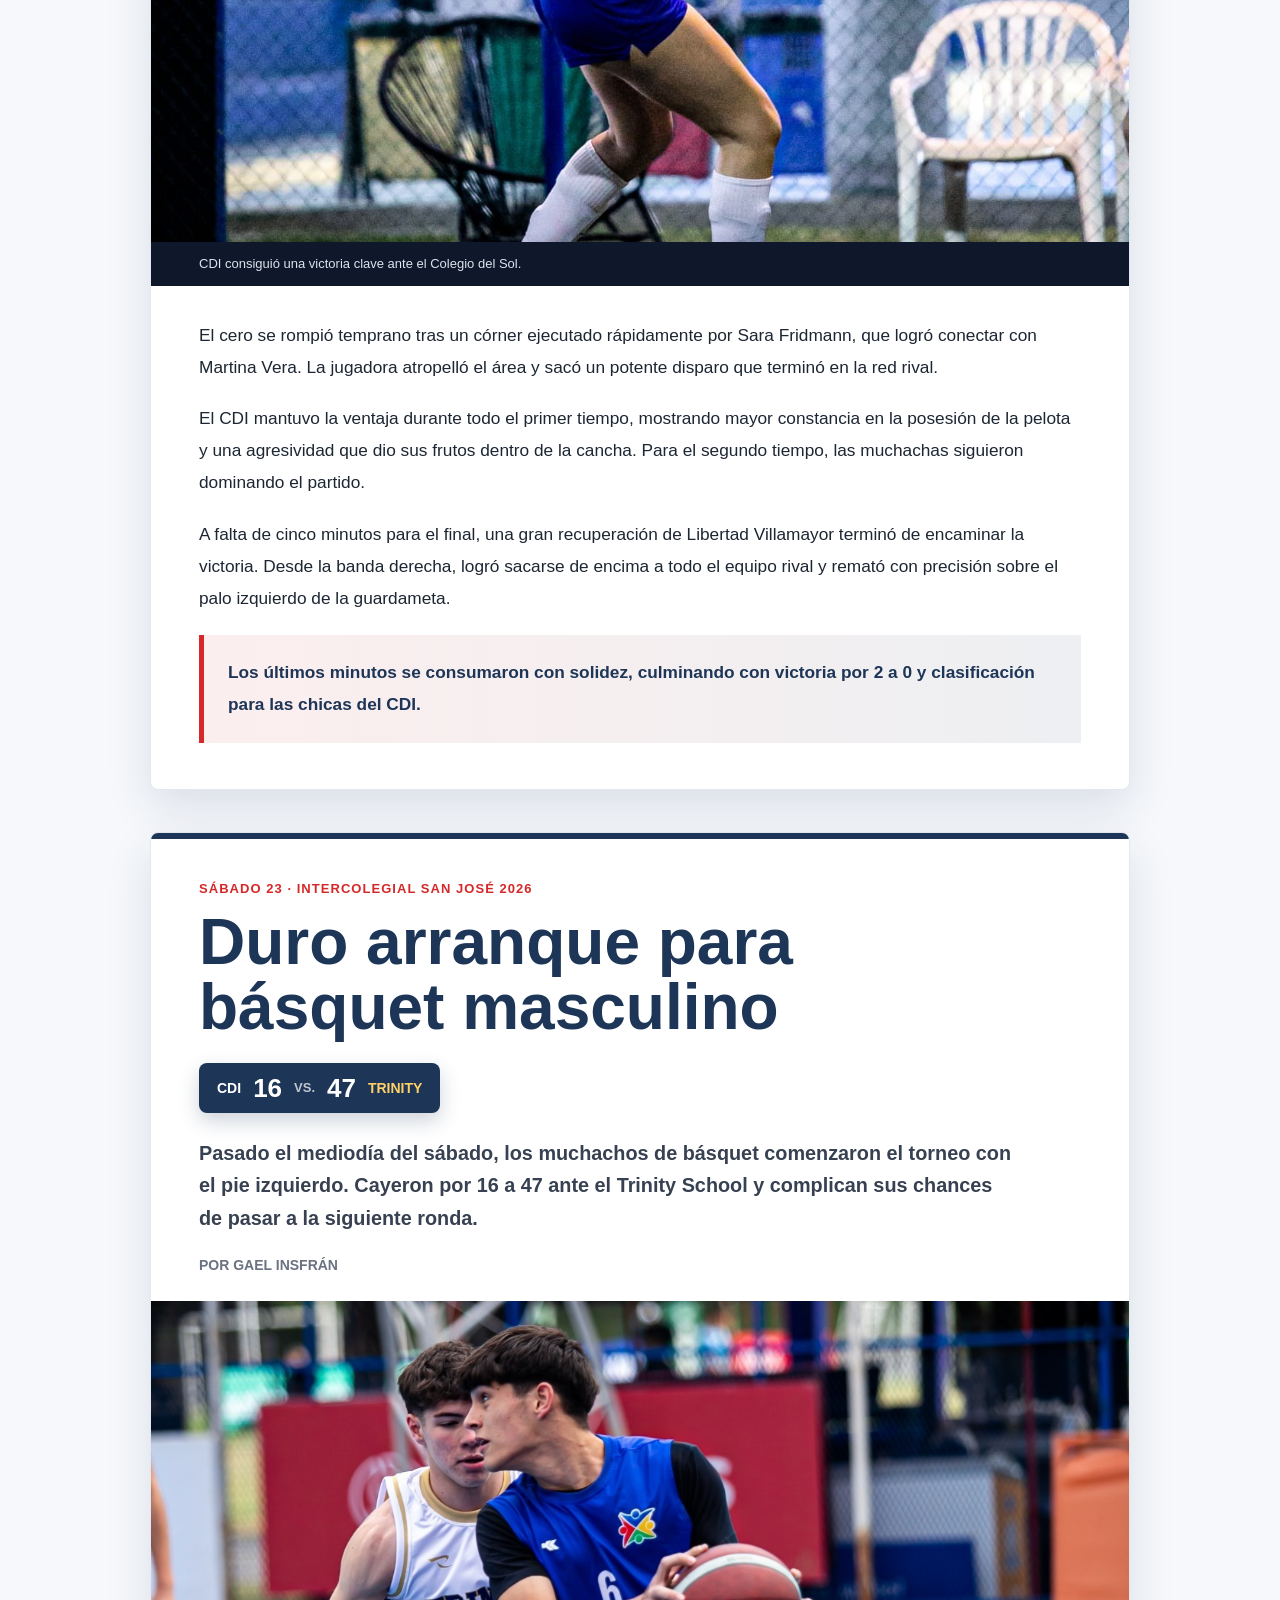
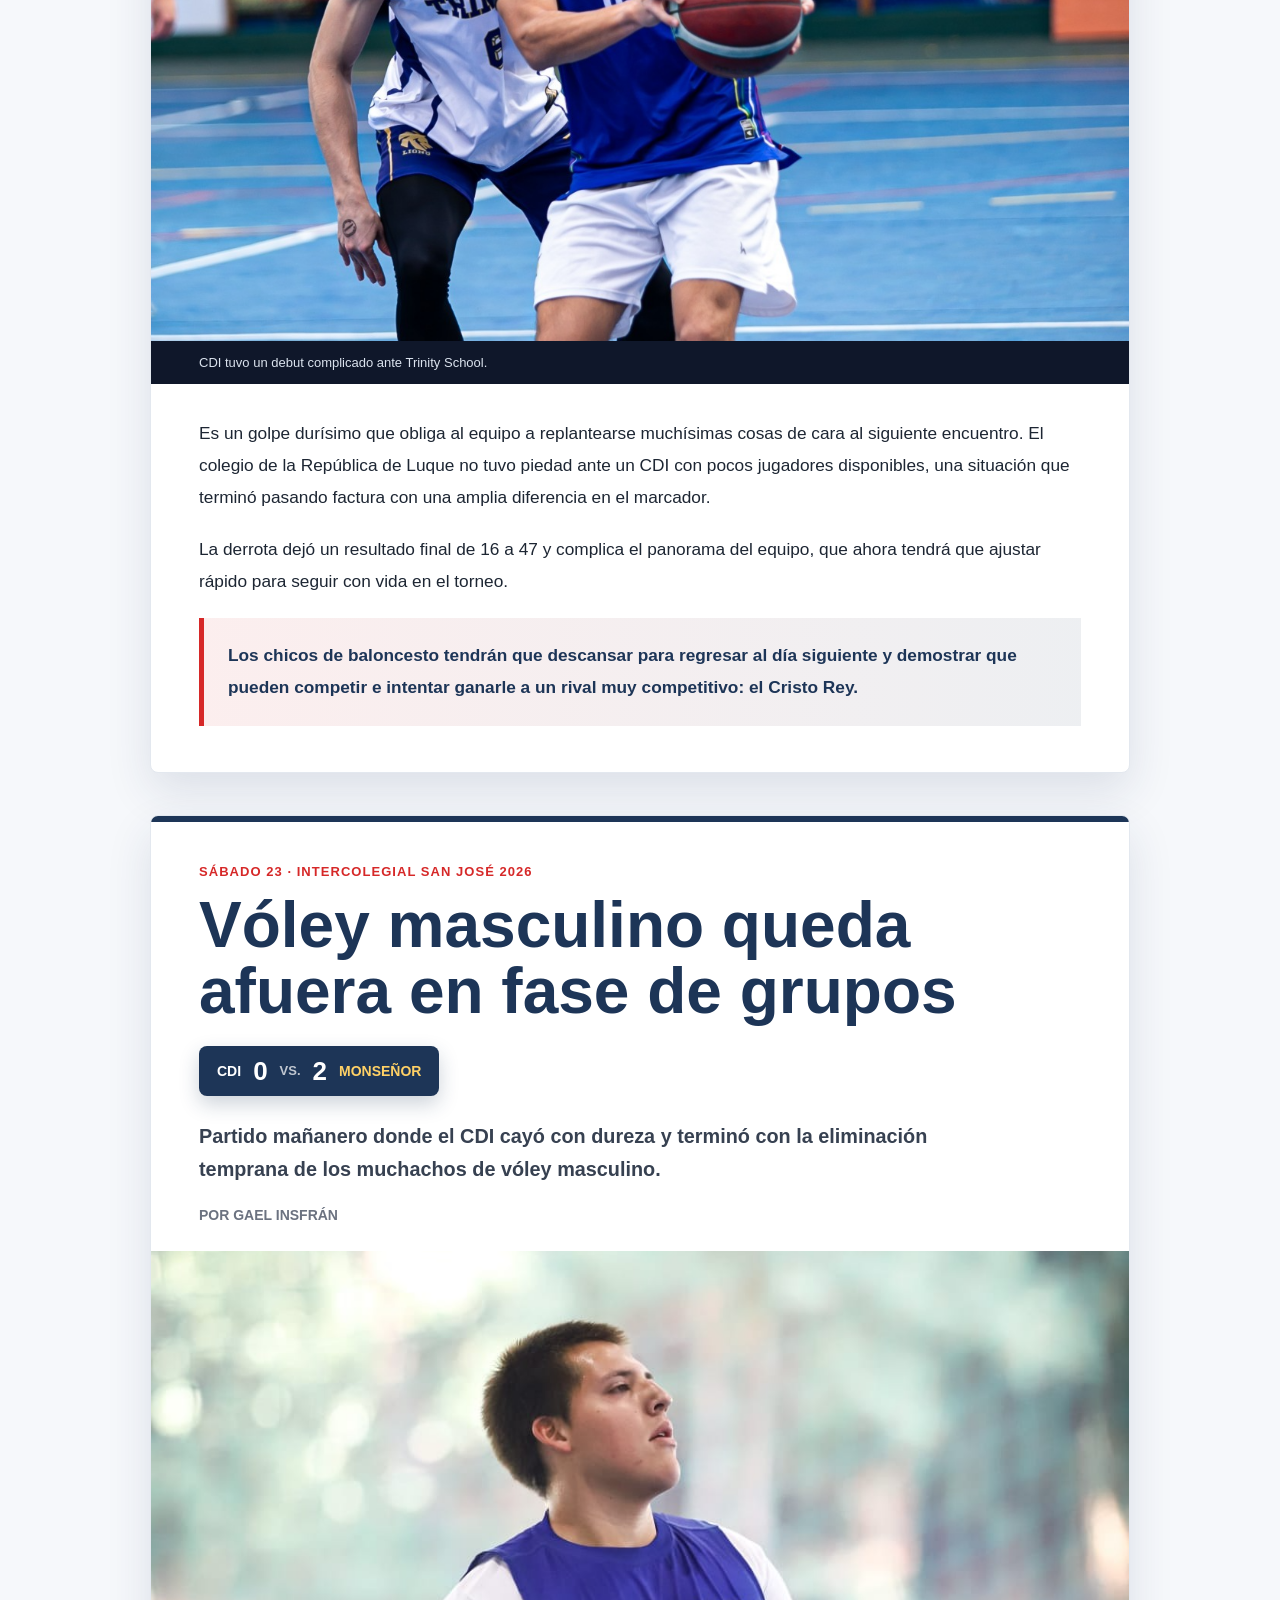
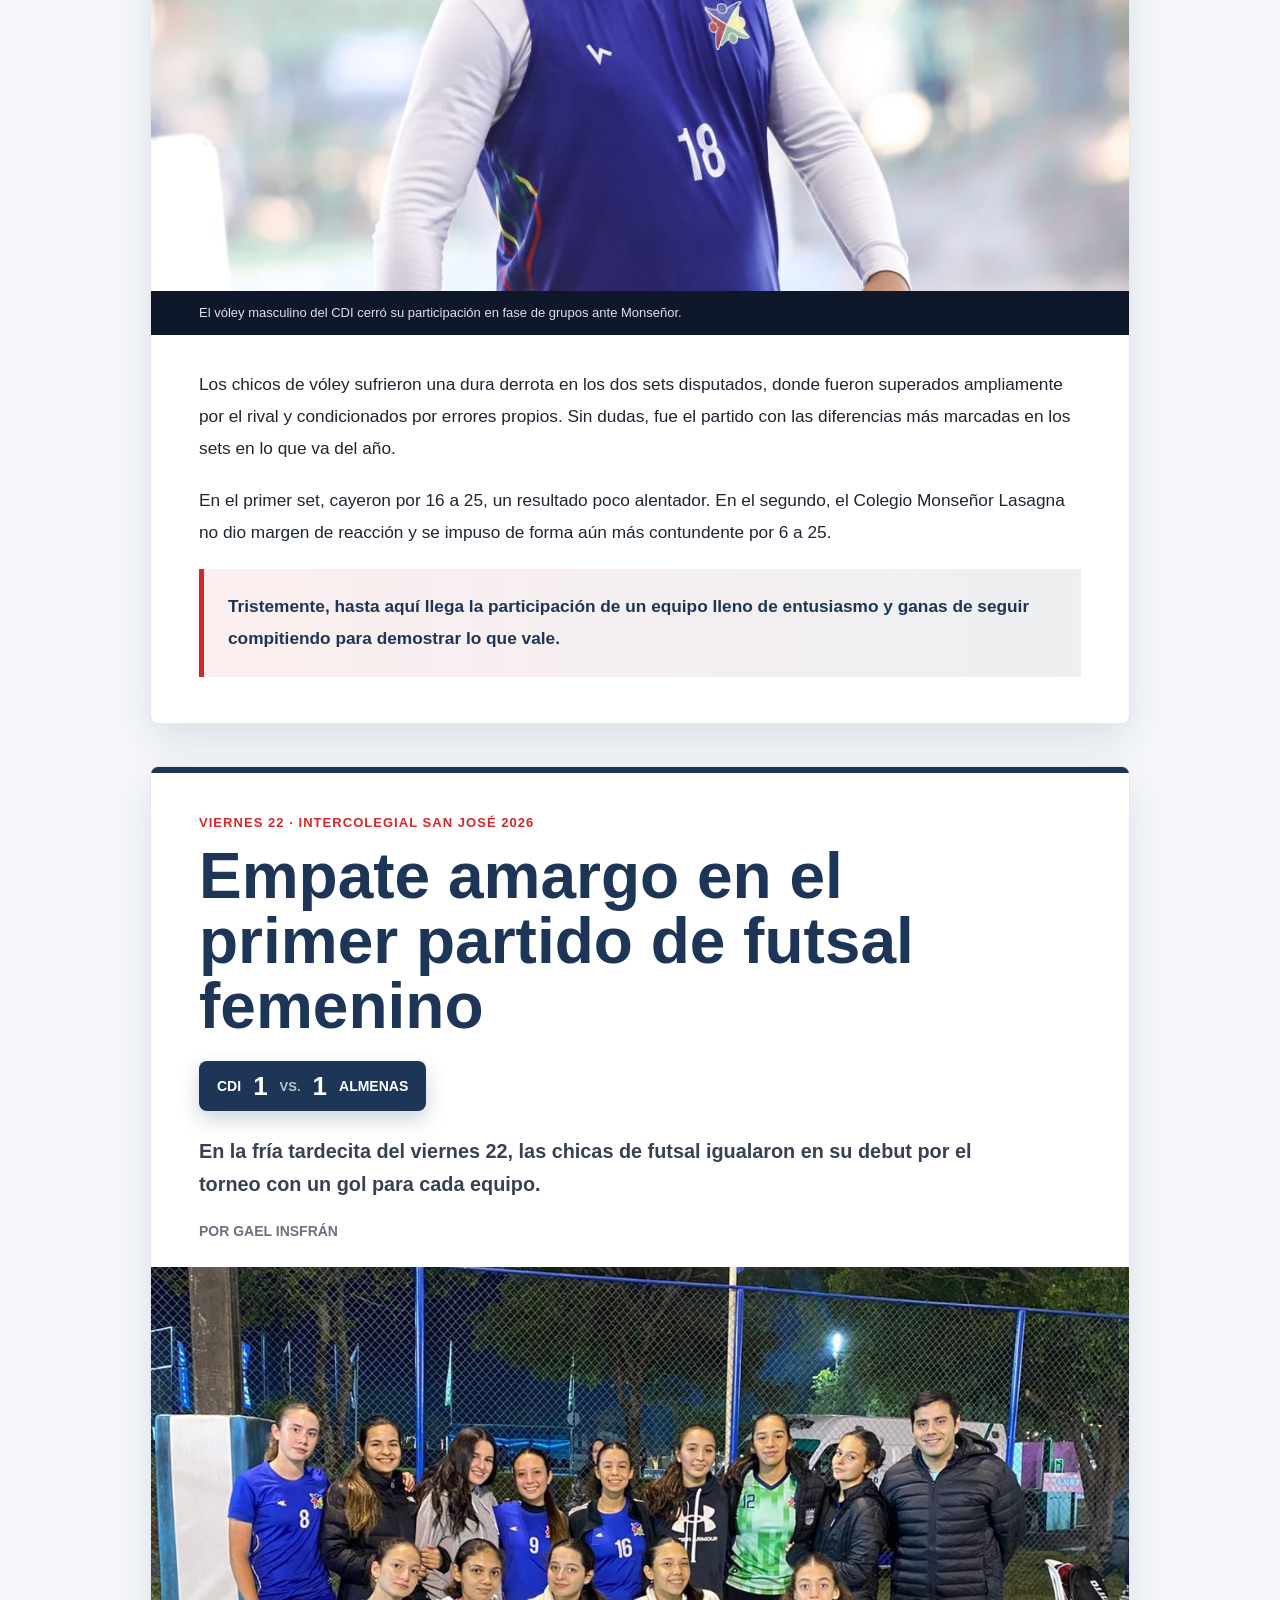
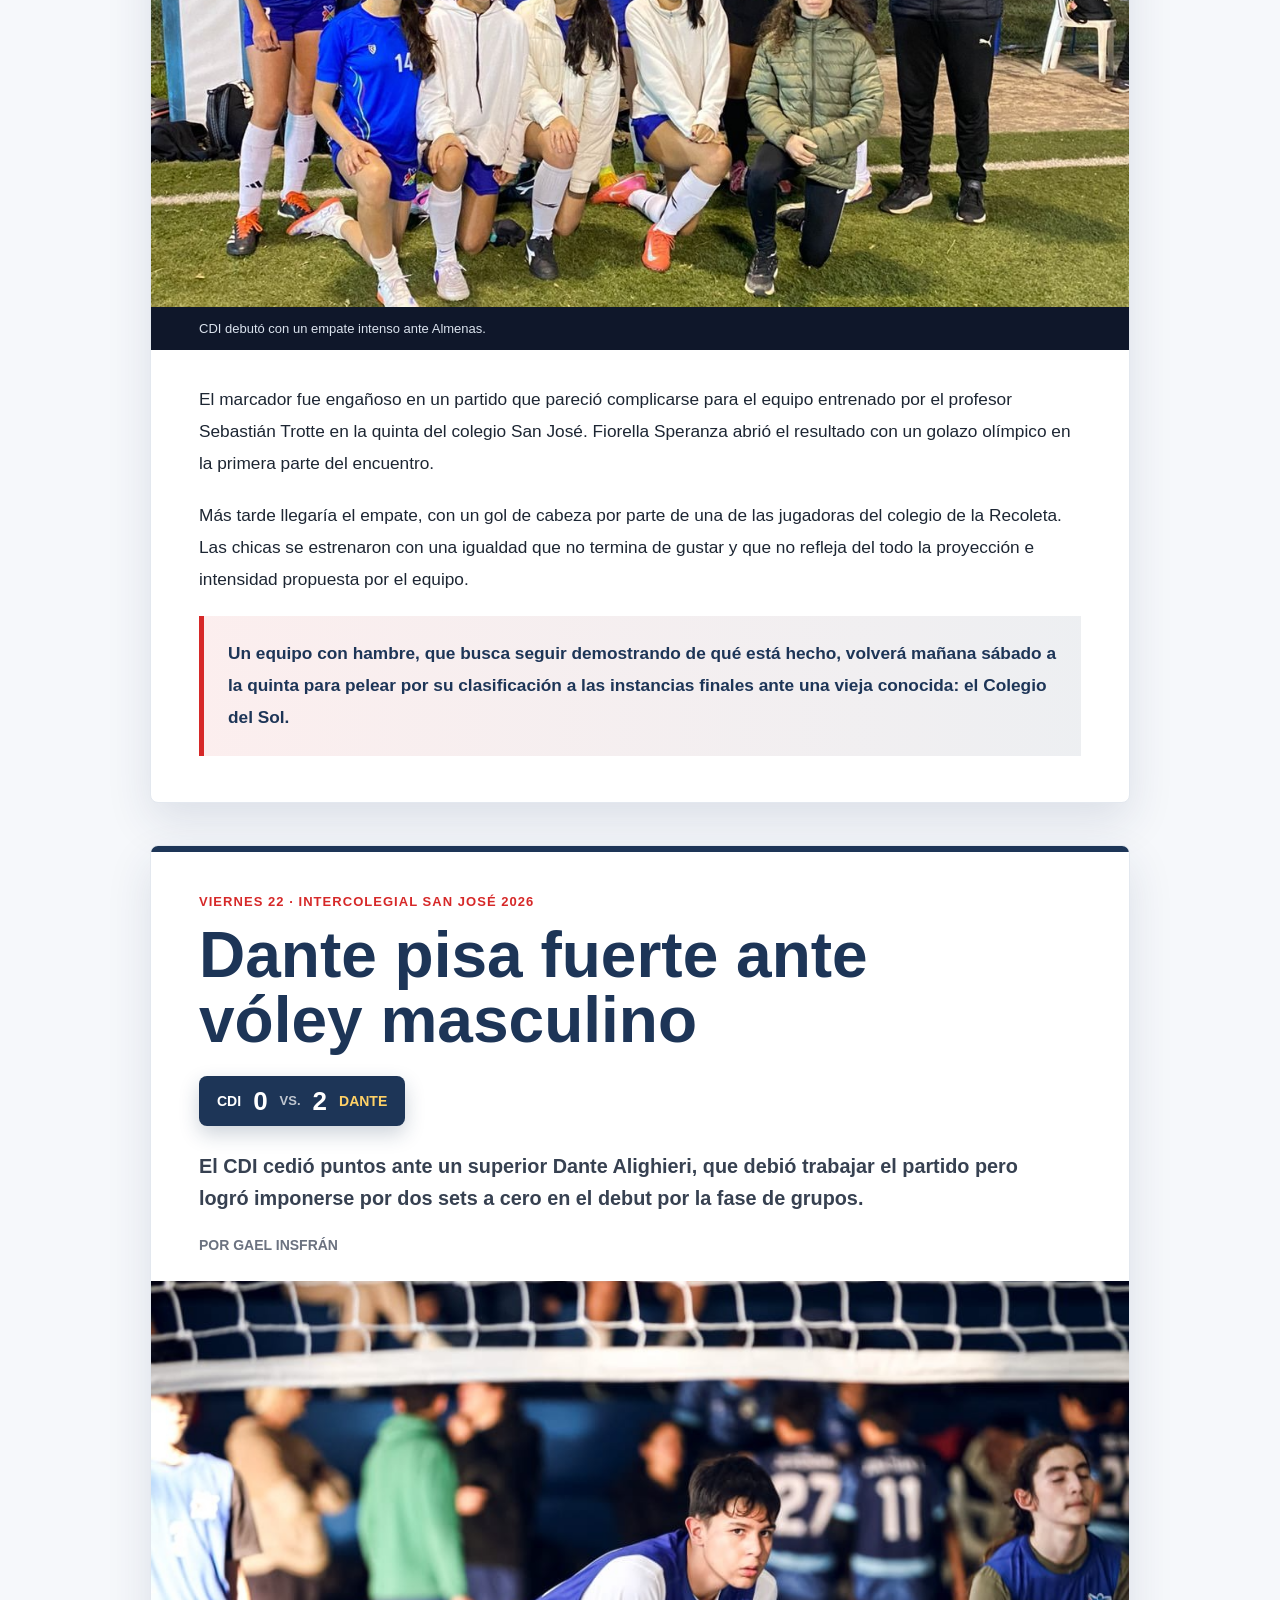
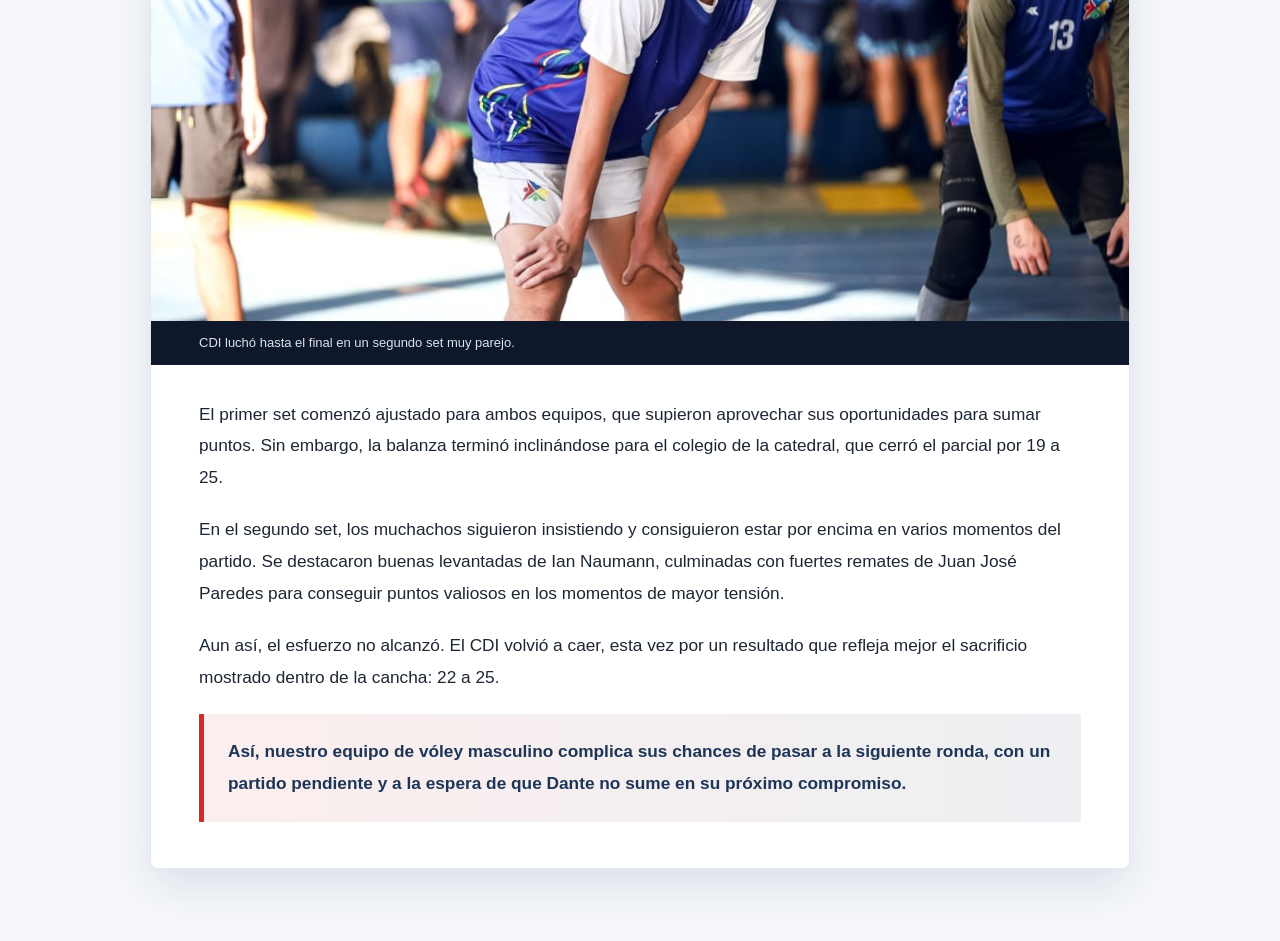
==== commit d2f9fb9a: "Simplify figcaption text in Articulos.html" ====
--- a/Articulos.html
+++ b/Articulos.html
@@ -47,7 +47,7 @@
 
             <figure class="article-photo">
                 <img src="imagenes/futsal-femenino-san-jose.png" alt="Jugadora del CDI de futsal femenino disputa la pelota ante San José">
-                <figcaption>El futsal femenino del CDI luchó hasta los penales en los cuartos de final.</figcaption>
+                <figcaption>CDI luchó hasta los penales en los cuartos de final.</figcaption>
             </figure>
 
             <section class="article-body">
@@ -117,7 +117,7 @@
 
             <figure class="article-photo">
                 <img src="imagenes/futsal-femenino-cds.png" alt="Jugadora del CDI de futsal femenino conduciendo la pelota ante el Colegio del Sol">
-                <figcaption>El futsal femenino del CDI consiguió una victoria clave ante el Colegio del Sol.</figcaption>
+                <figcaption>CDI consiguió una victoria clave ante el Colegio del Sol.</figcaption>
             </figure>
 
             <section class="article-body">
@@ -162,7 +162,7 @@
 
             <figure class="article-photo">
                 <img src="imagenes/basquet-masculino-trinity.png" alt="Jugador del CDI de básquet masculino protege la pelota ante un rival de Trinity School">
-                <figcaption>El básquet masculino del CDI tuvo un debut complicado ante Trinity School.</figcaption>
+                <figcaption>CDI tuvo un debut complicado ante Trinity School.</figcaption>
             </figure>
 
             <section class="article-body">
@@ -244,7 +244,7 @@
 
             <figure class="article-photo">
                 <img src="imagenes/futsal-femenino-almenas.png" alt="Equipo de futsal femenino del CDI junto al profesor Sebastián Trotte tras su debut ante Almenas">
-                <figcaption>El futsal femenino del CDI debutó con un empate intenso ante Almenas.</figcaption>
+                <figcaption>CDI debutó con un empate intenso ante Almenas.</figcaption>
             </figure>
 
             <section class="article-body">
@@ -285,7 +285,7 @@
 
             <figure class="article-photo">
                 <img src="imagenes/voley-dante-cdi.png" alt="Jugador del CDI atento durante el partido de vóley masculino ante Dante Alighieri">
-                <figcaption>El equipo masculino del CDI luchó hasta el final en un segundo set muy parejo.</figcaption>
+                <figcaption>CDI luchó hasta el final en un segundo set muy parejo.</figcaption>
             </figure>
 
             <section class="article-body">
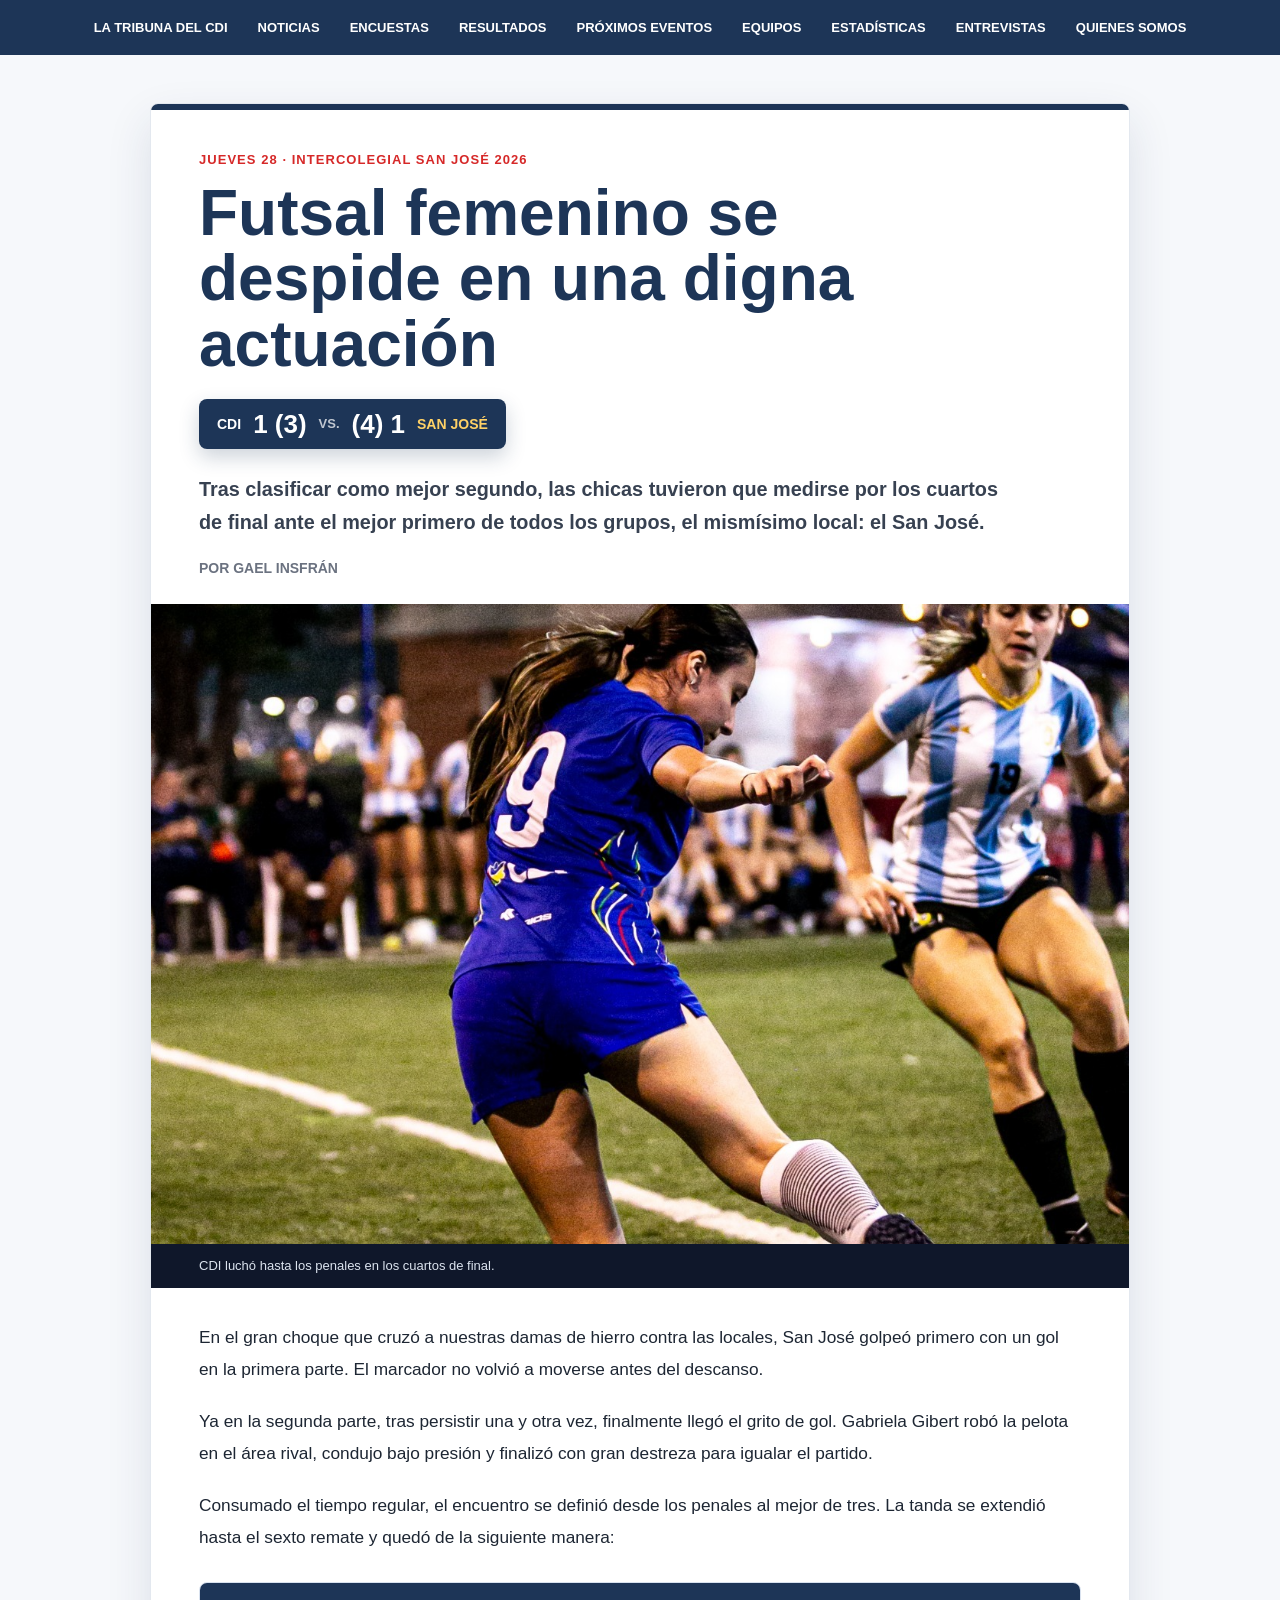
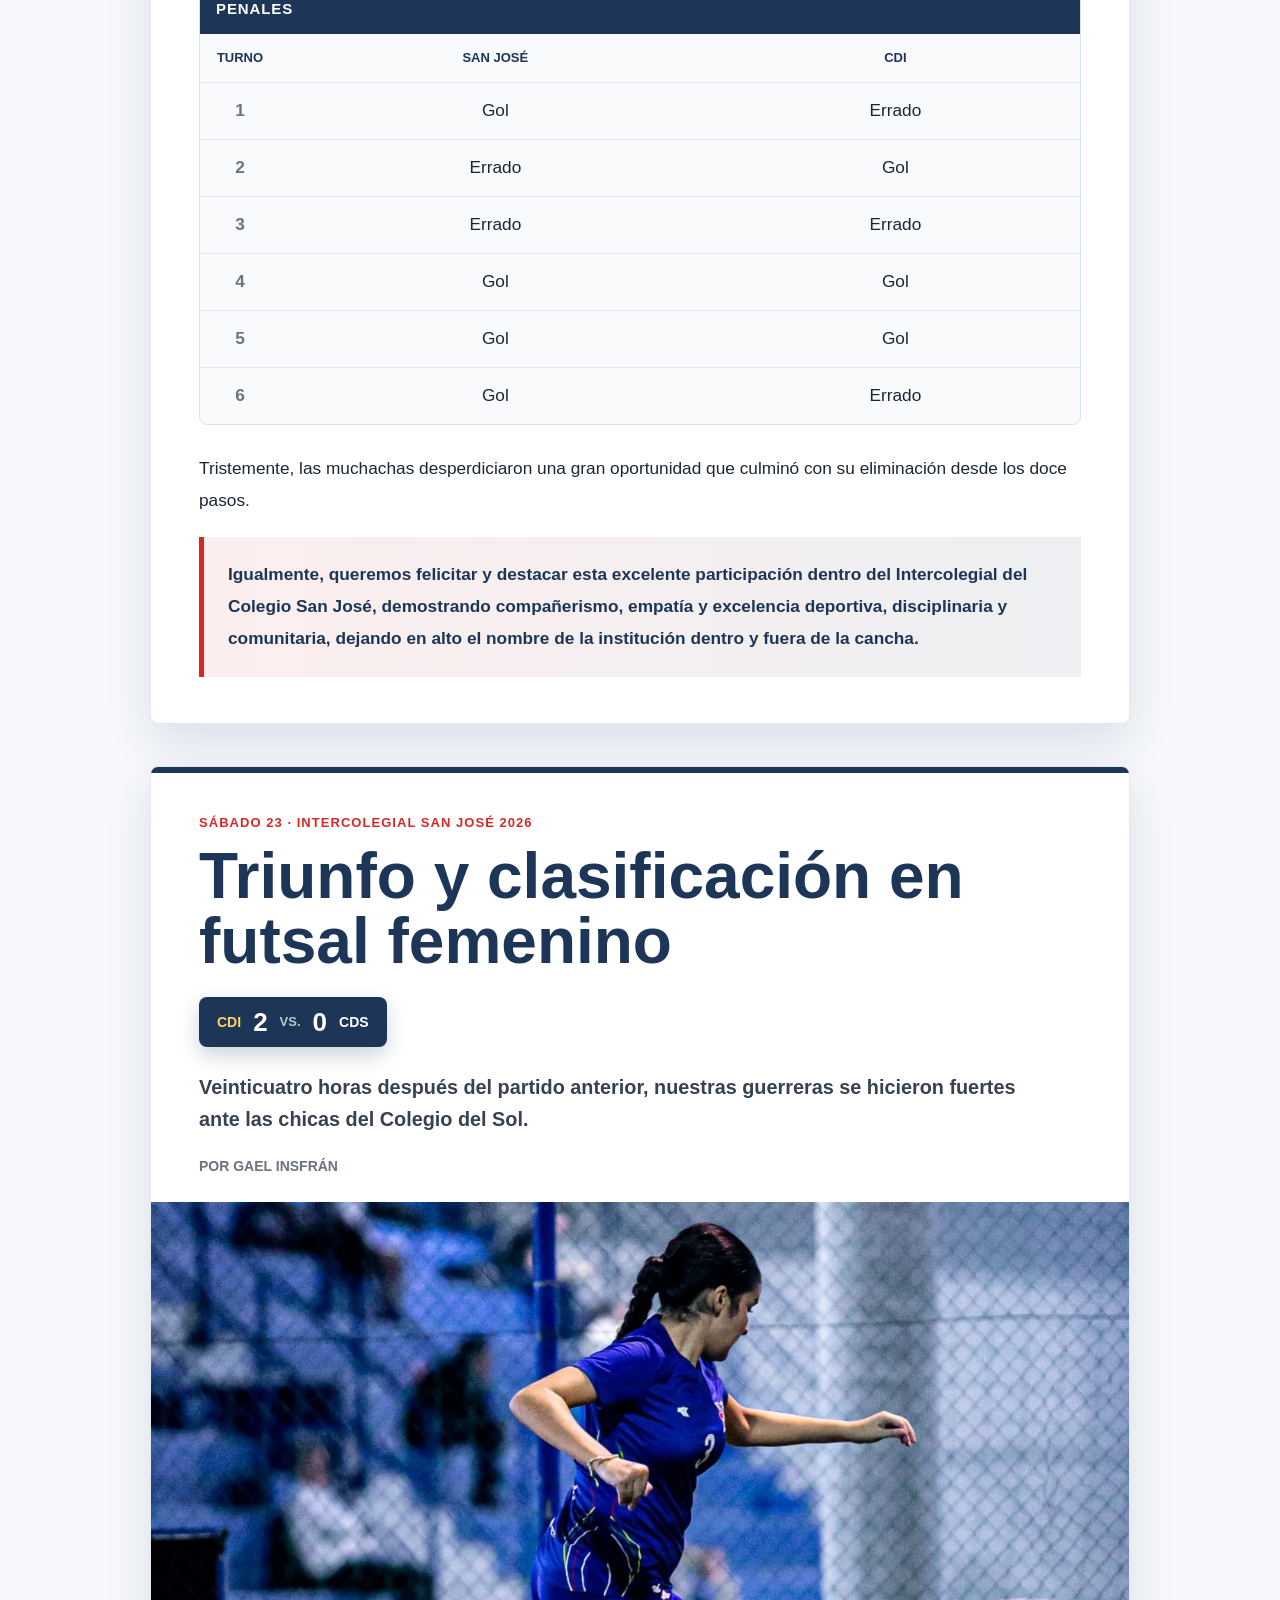
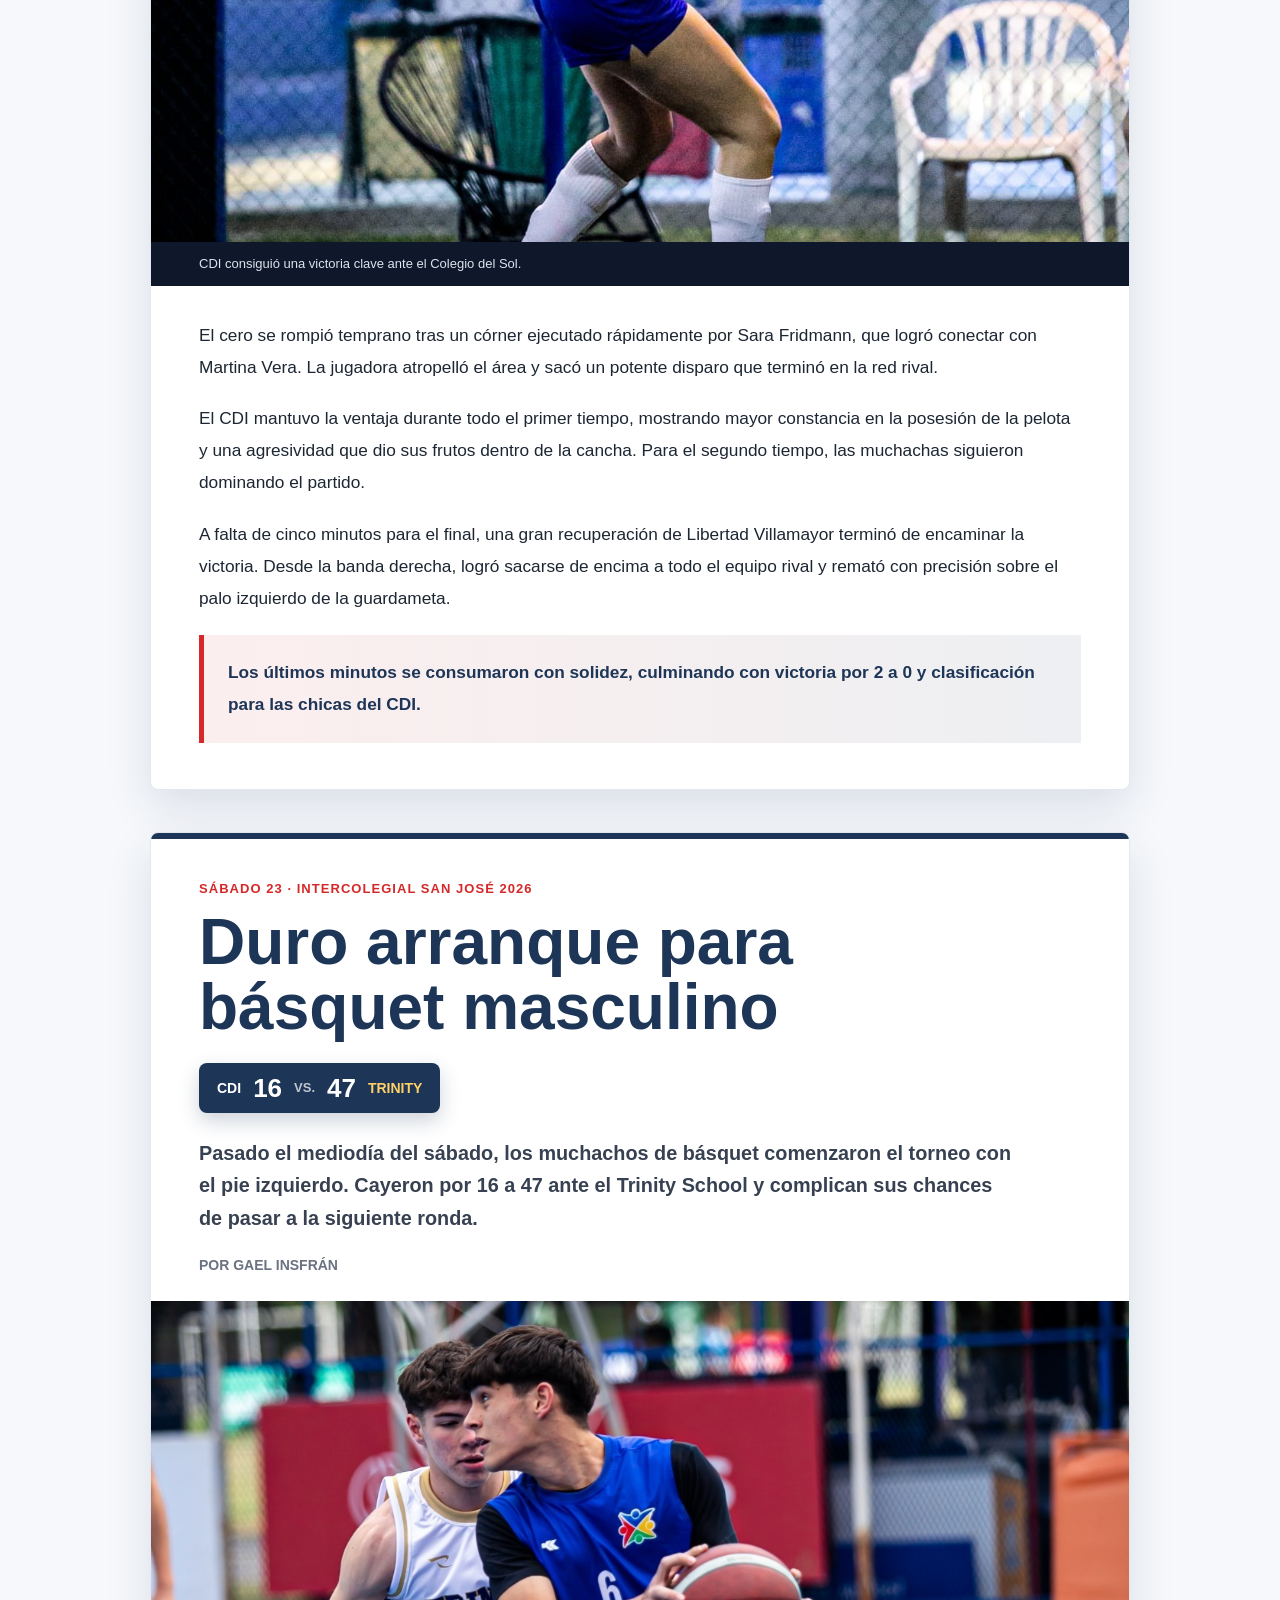
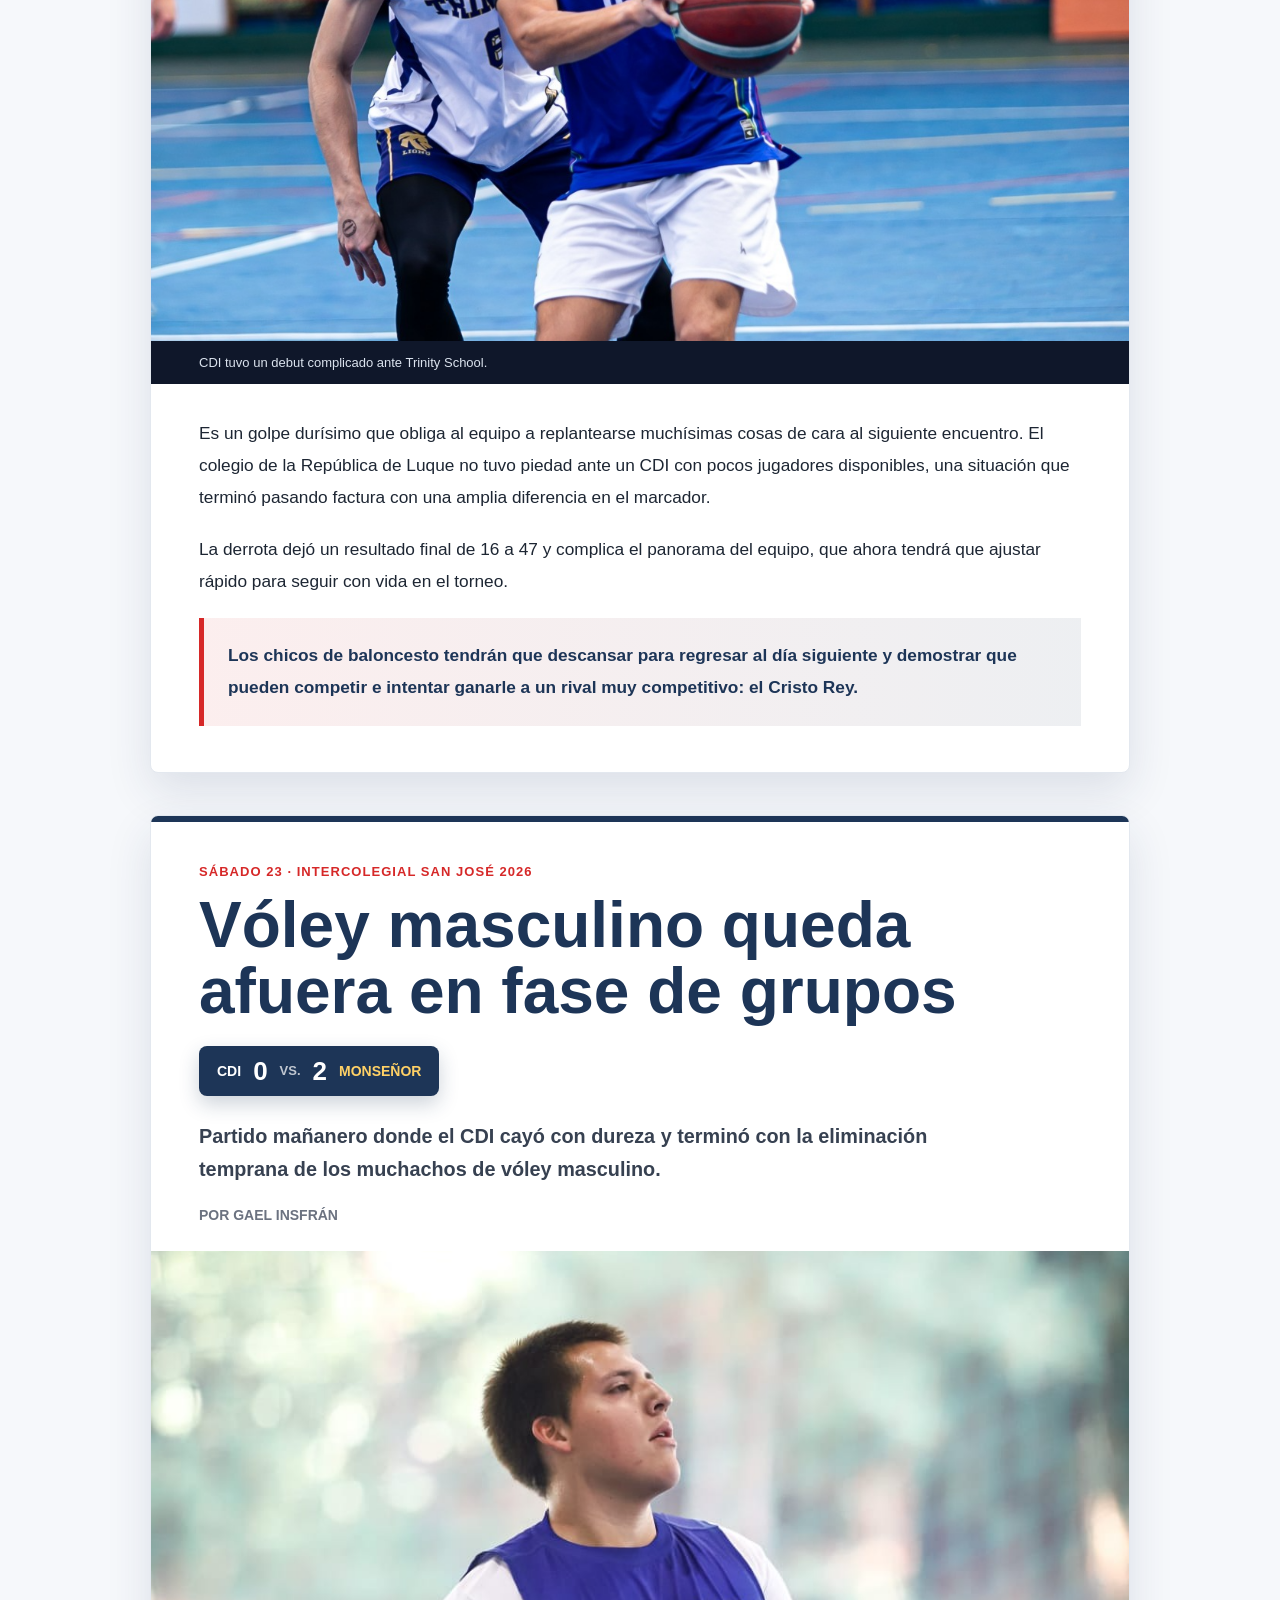
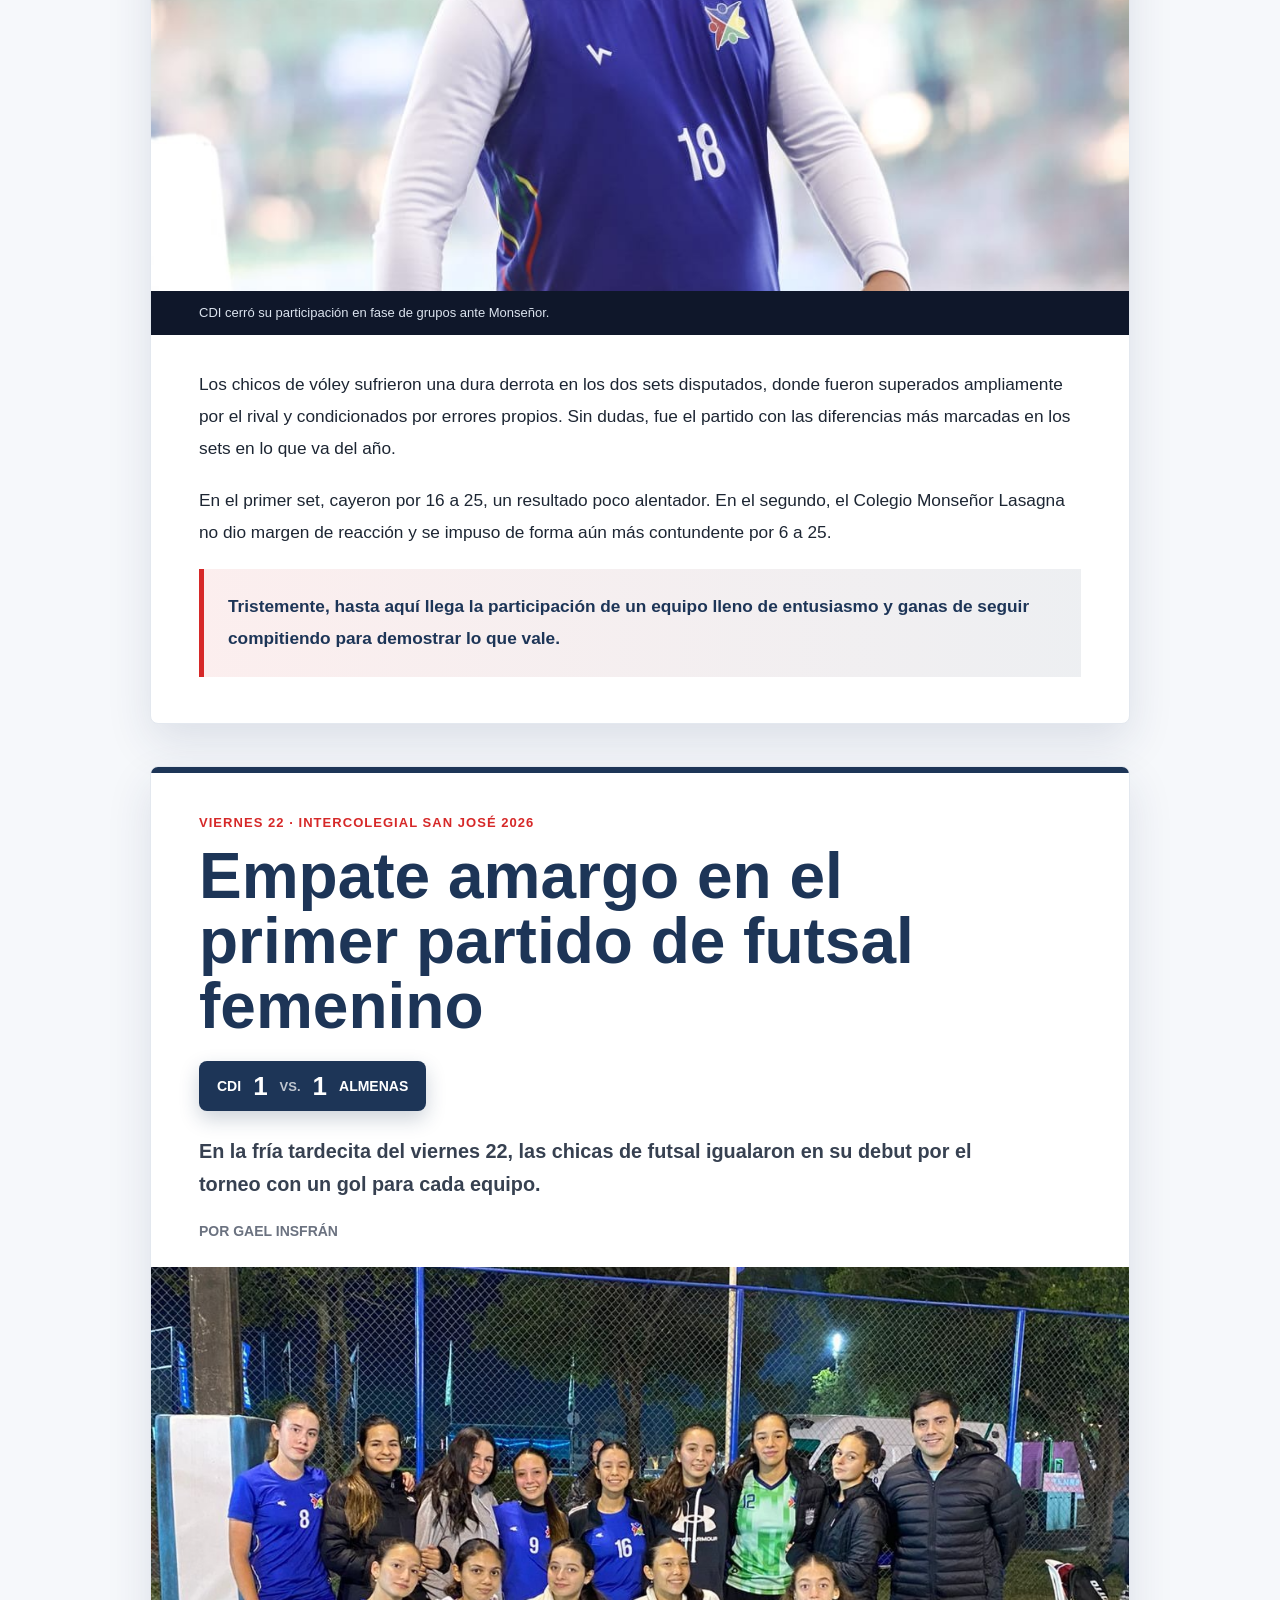
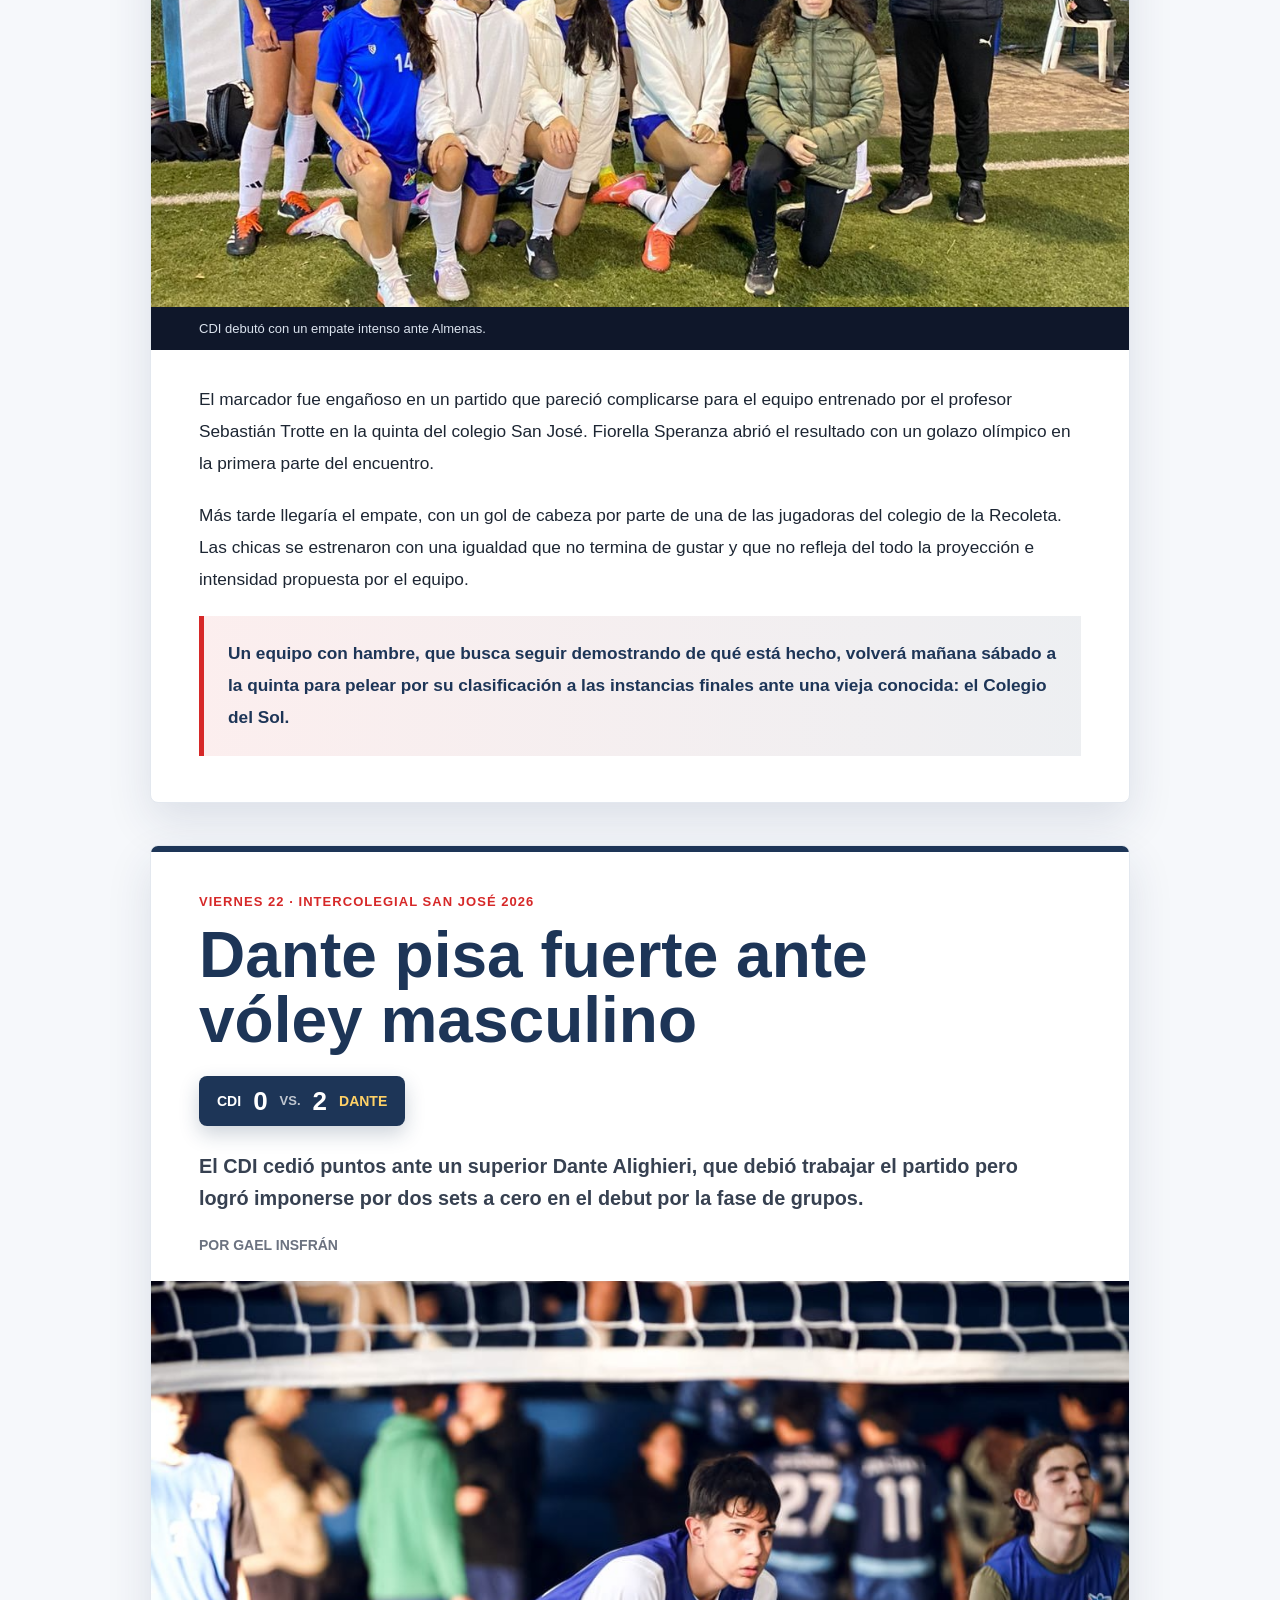
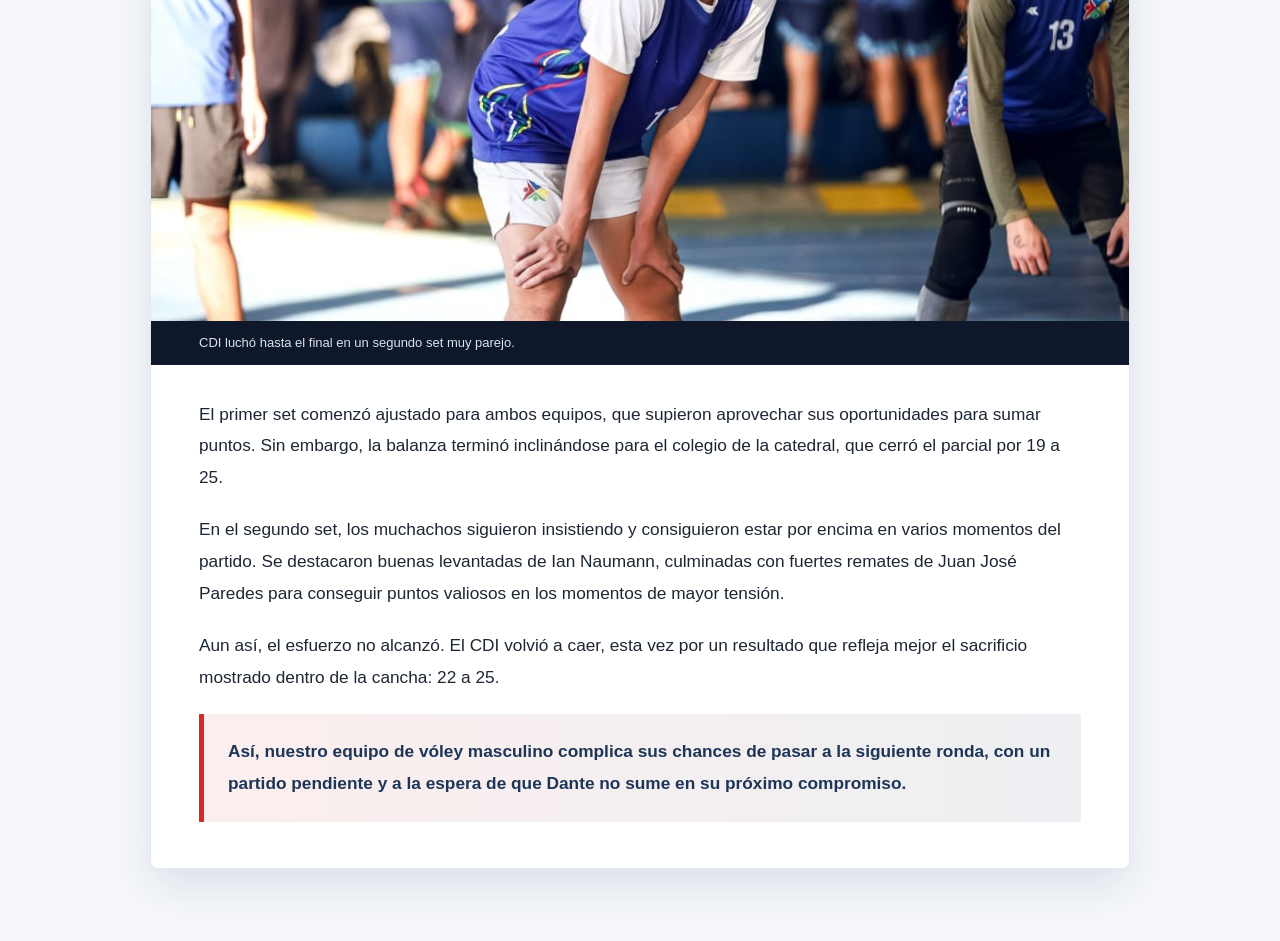
==== commit 69b8b40f: "Update Articulos.html" ====
--- a/Articulos.html
+++ b/Articulos.html
@@ -203,7 +203,7 @@
 
             <figure class="article-photo">
                 <img src="imagenes/voley-masculino-monsenor.png" alt="Jugador del CDI de vóley masculino sosteniendo la pelota durante el partido ante Monseñor">
-                <figcaption>El vóley masculino del CDI cerró su participación en fase de grupos ante Monseñor.</figcaption>
+                <figcaption>CDI cerró su participación en fase de grupos ante Monseñor.</figcaption>
             </figure>
 
             <section class="article-body">
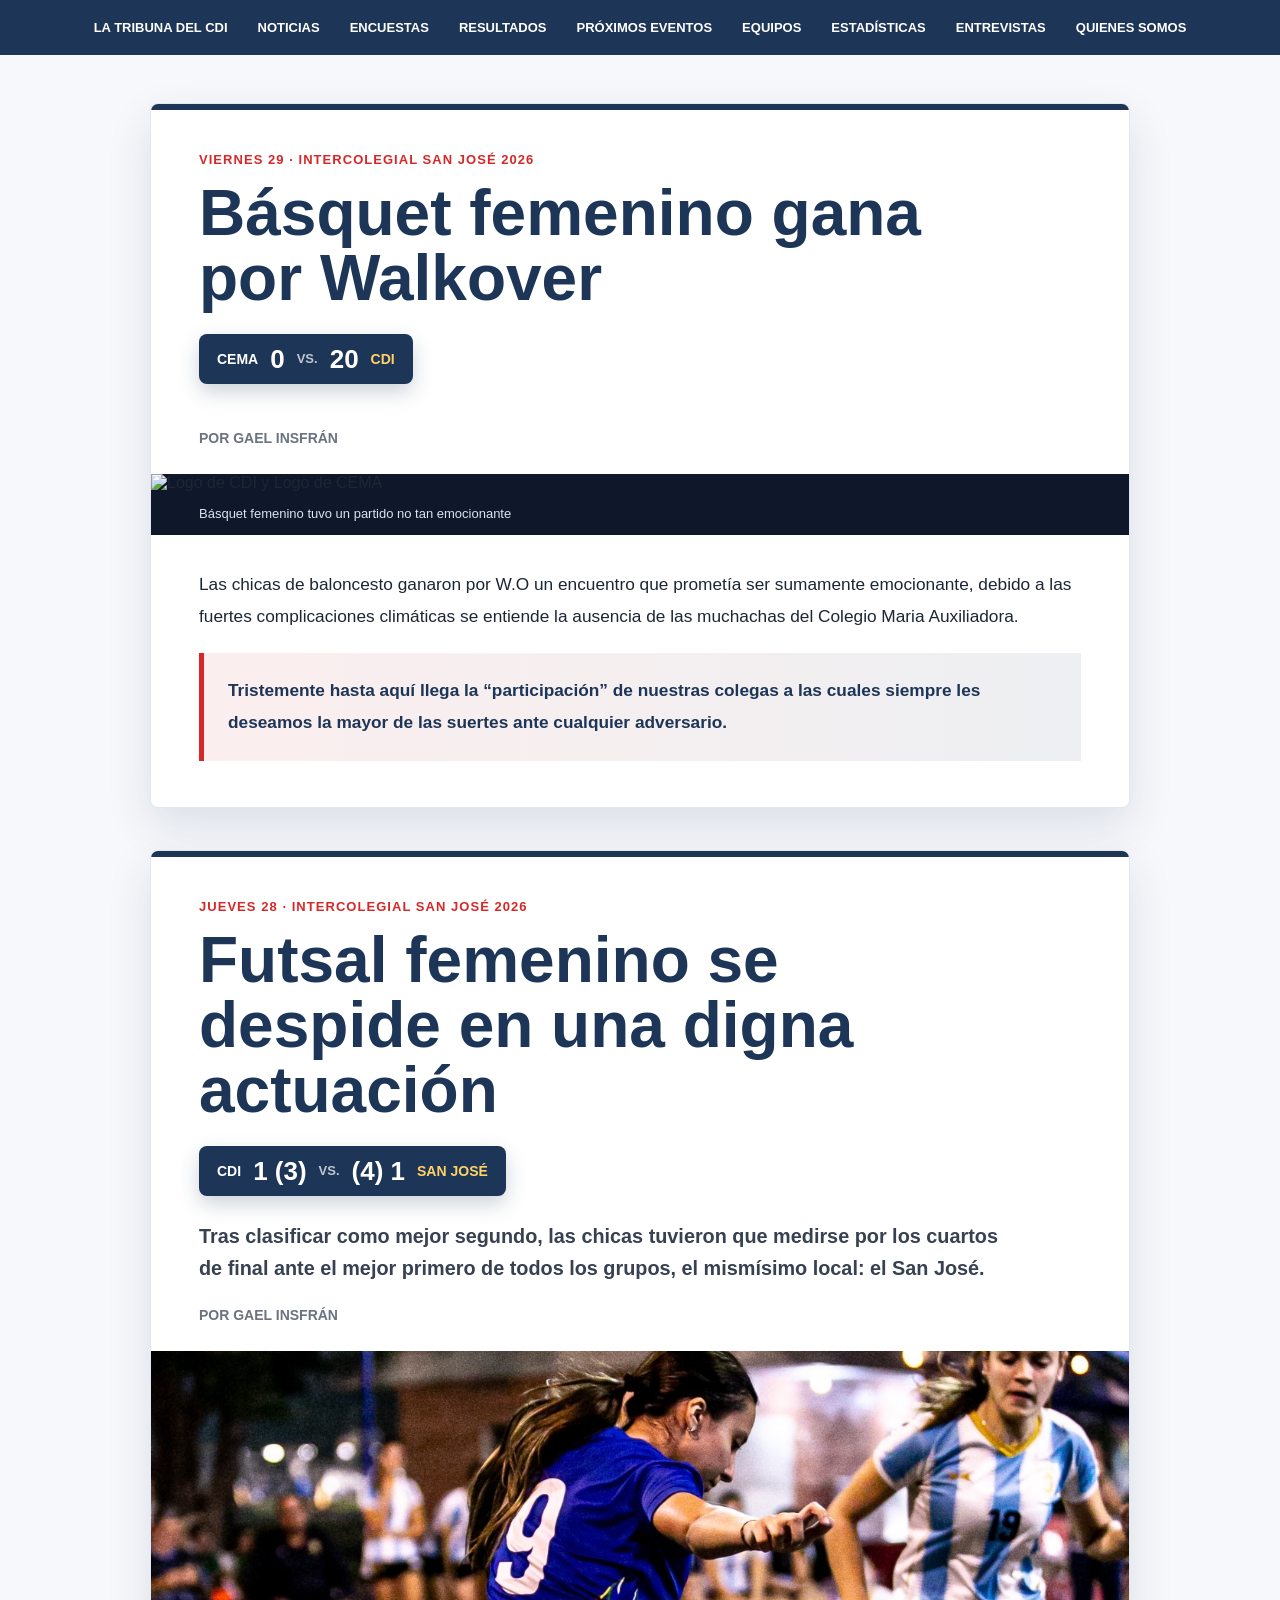
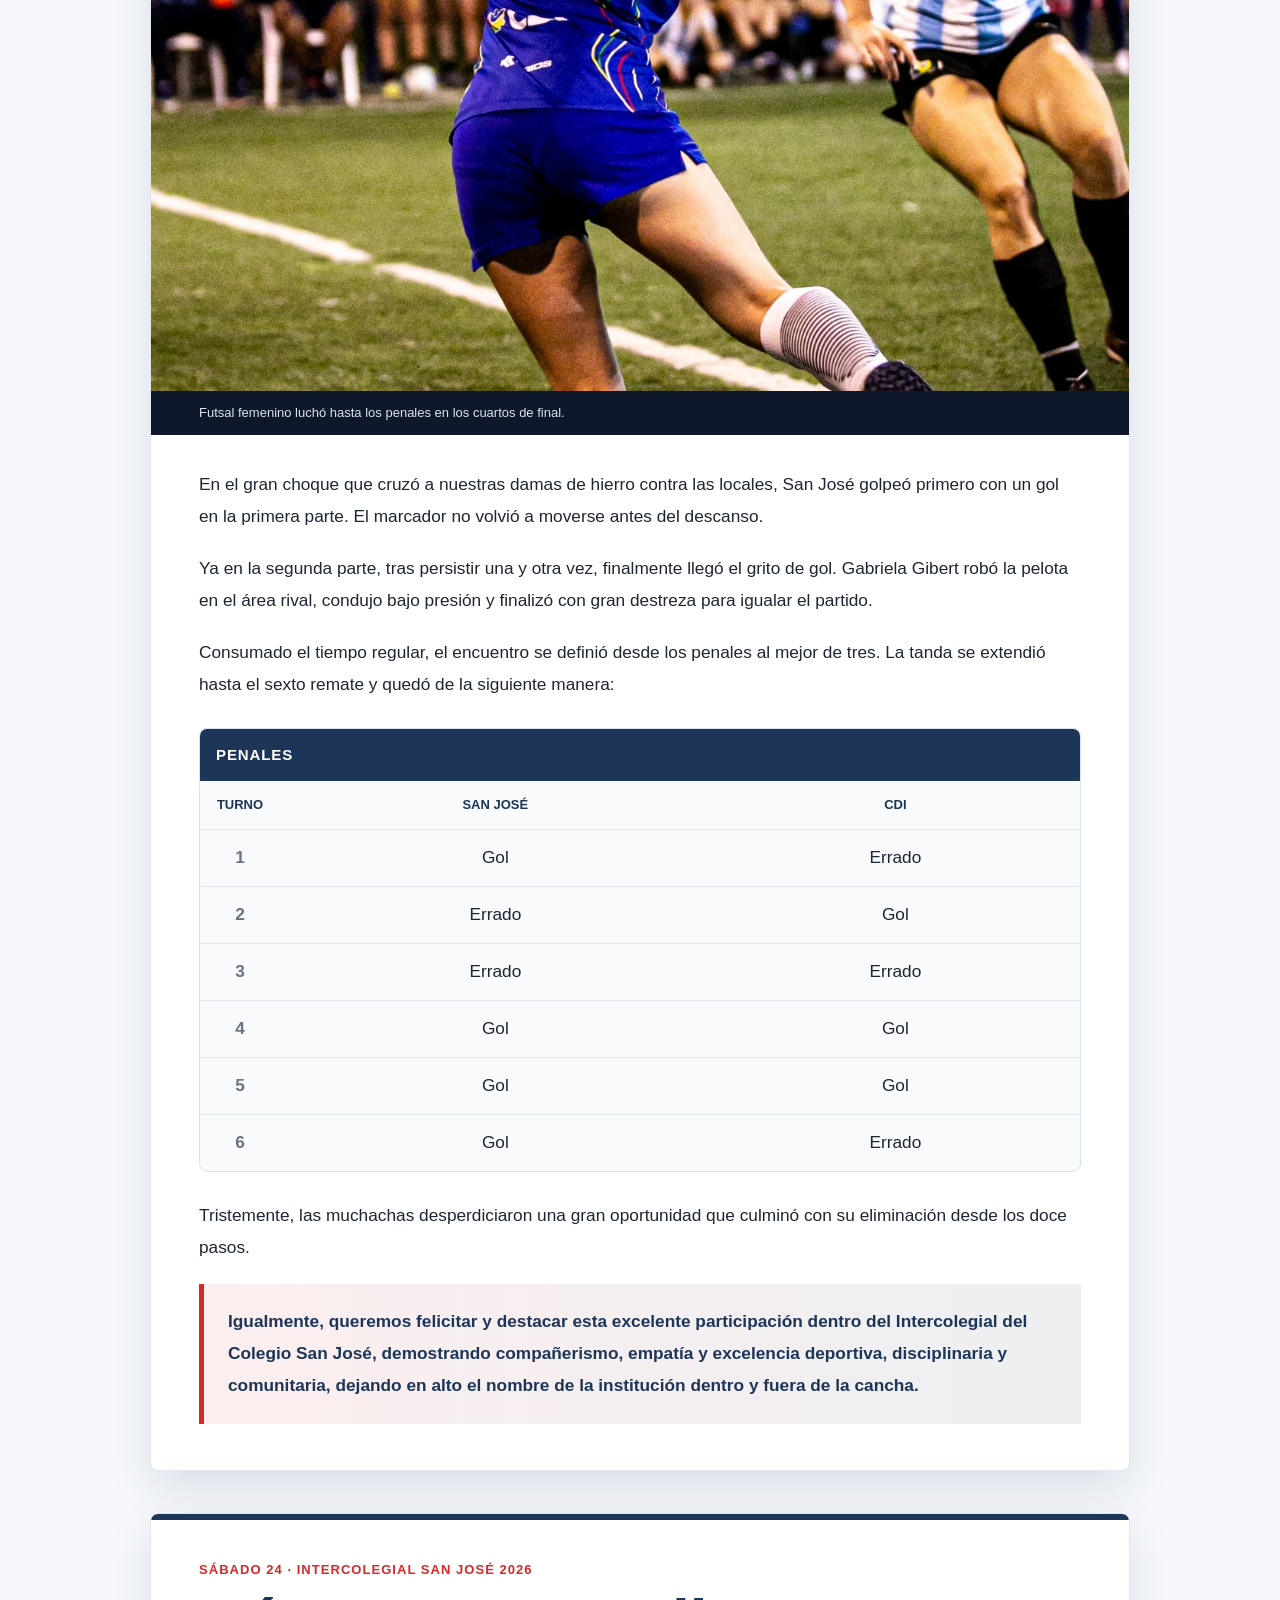
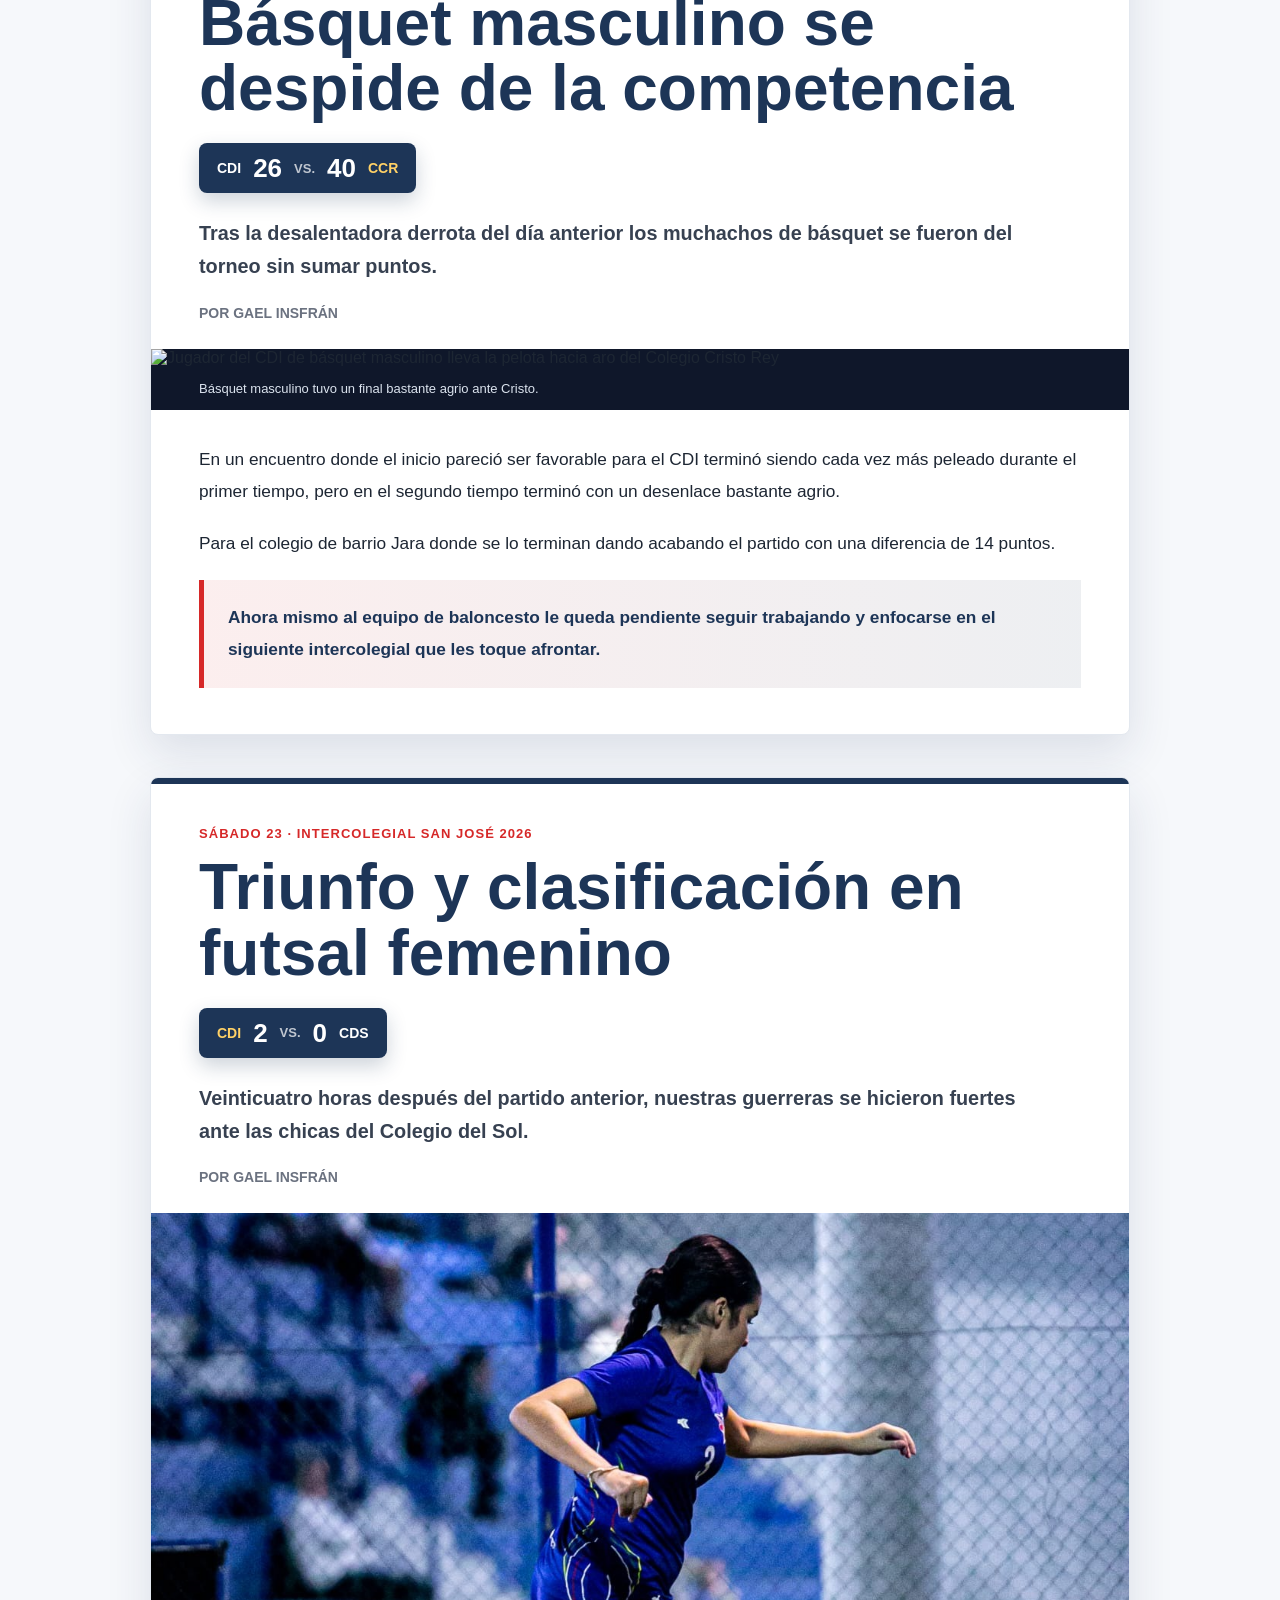
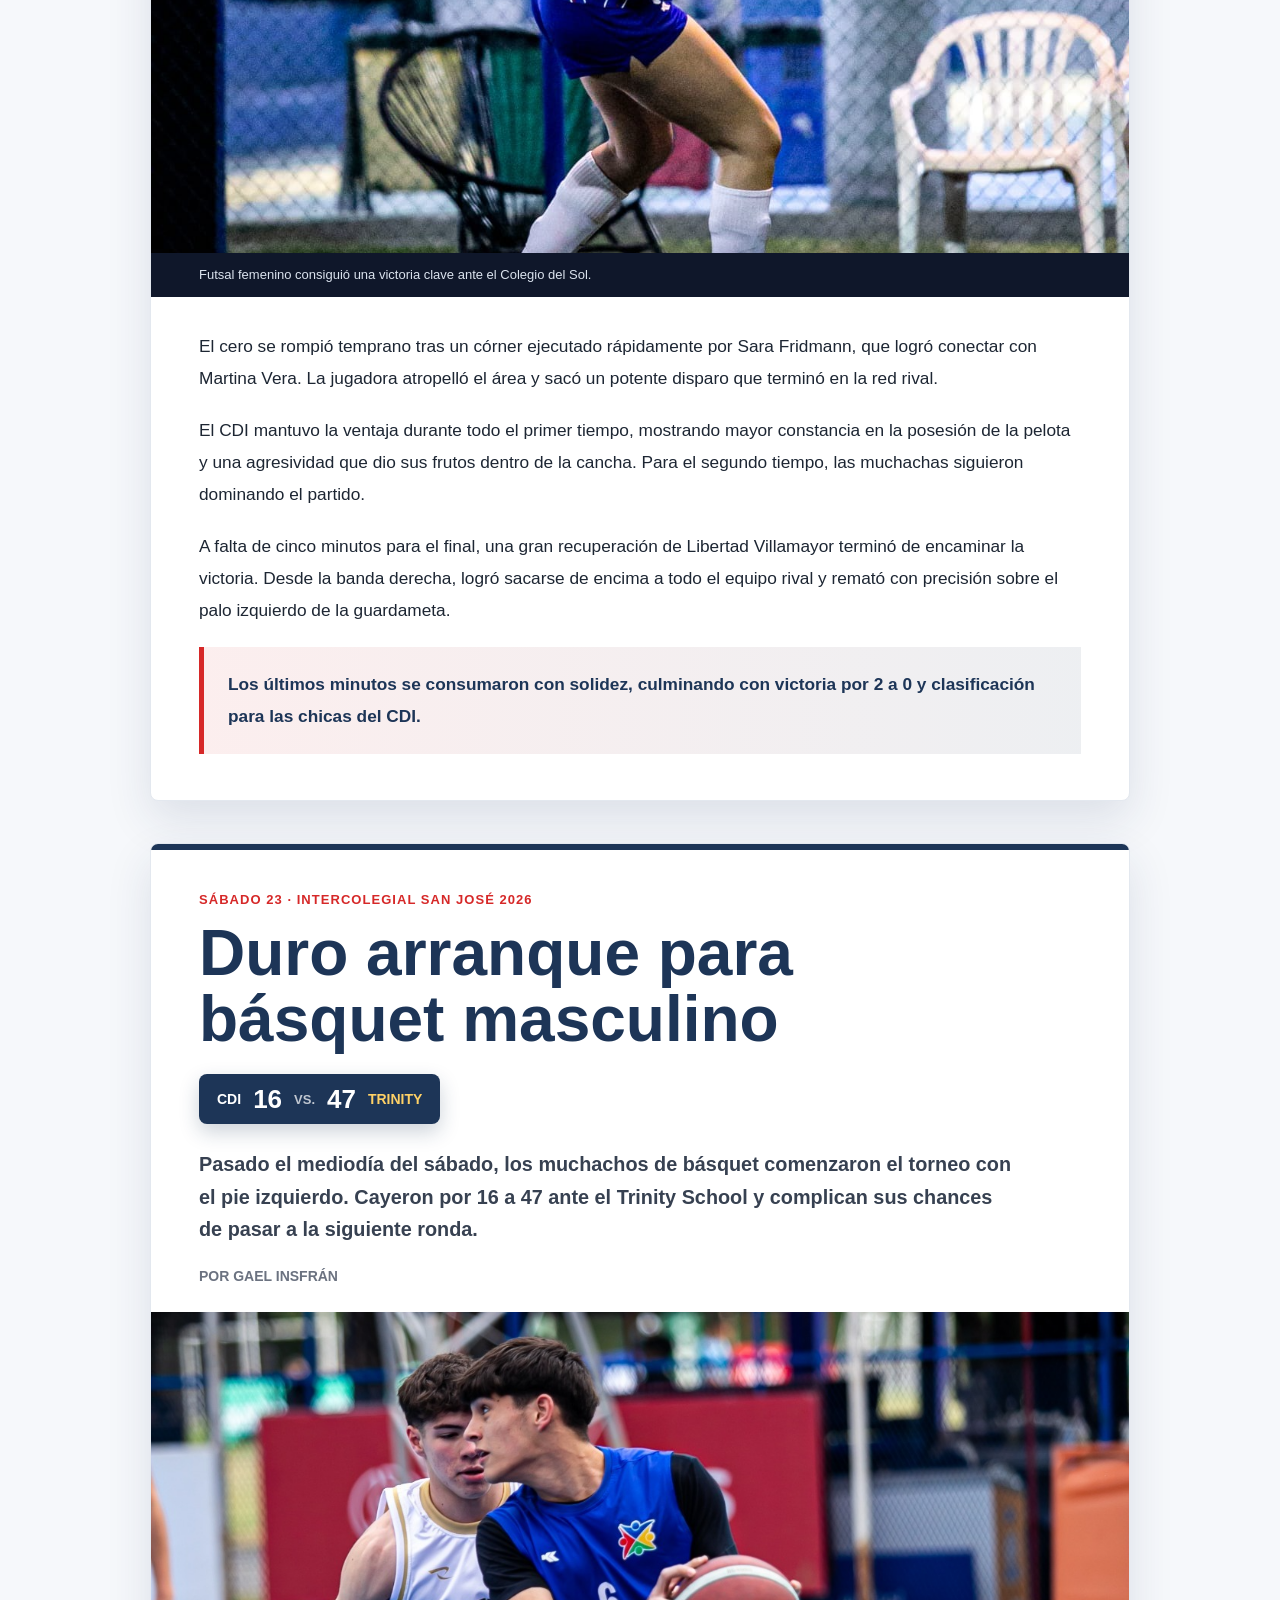
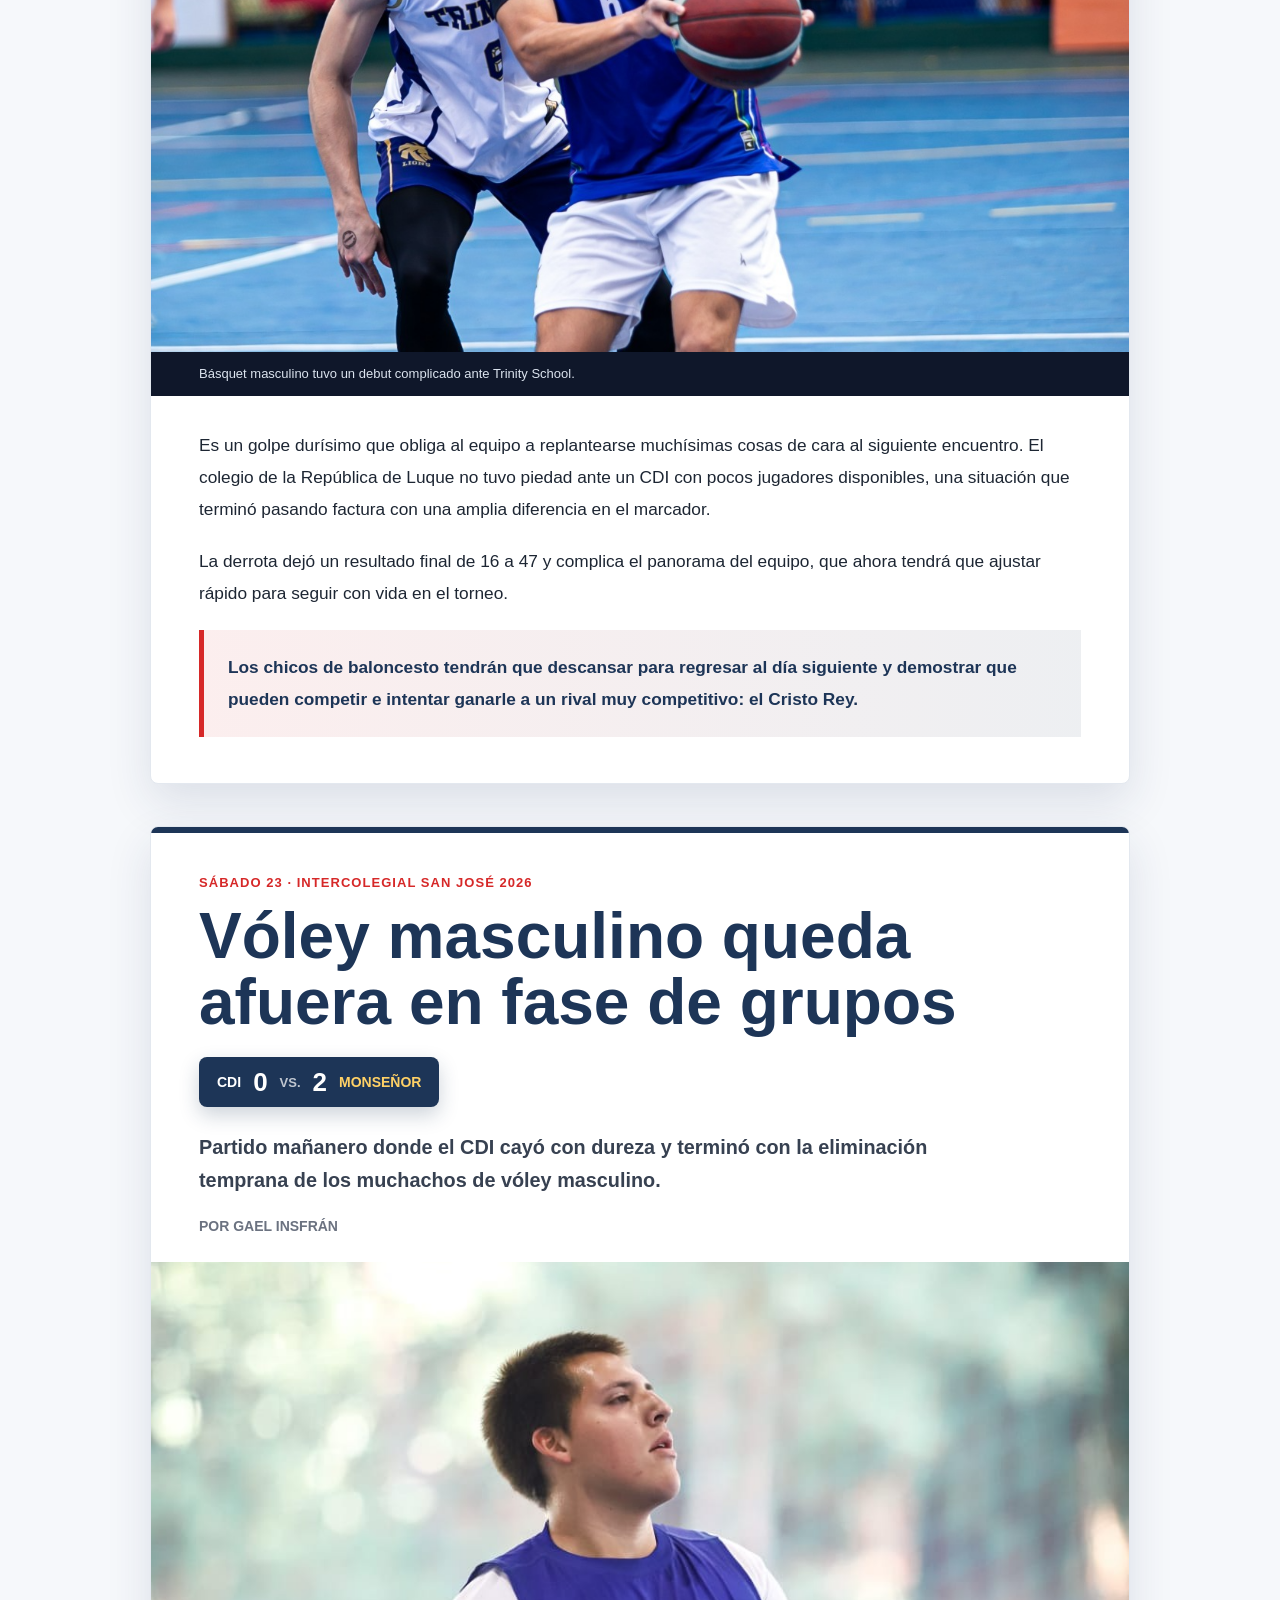
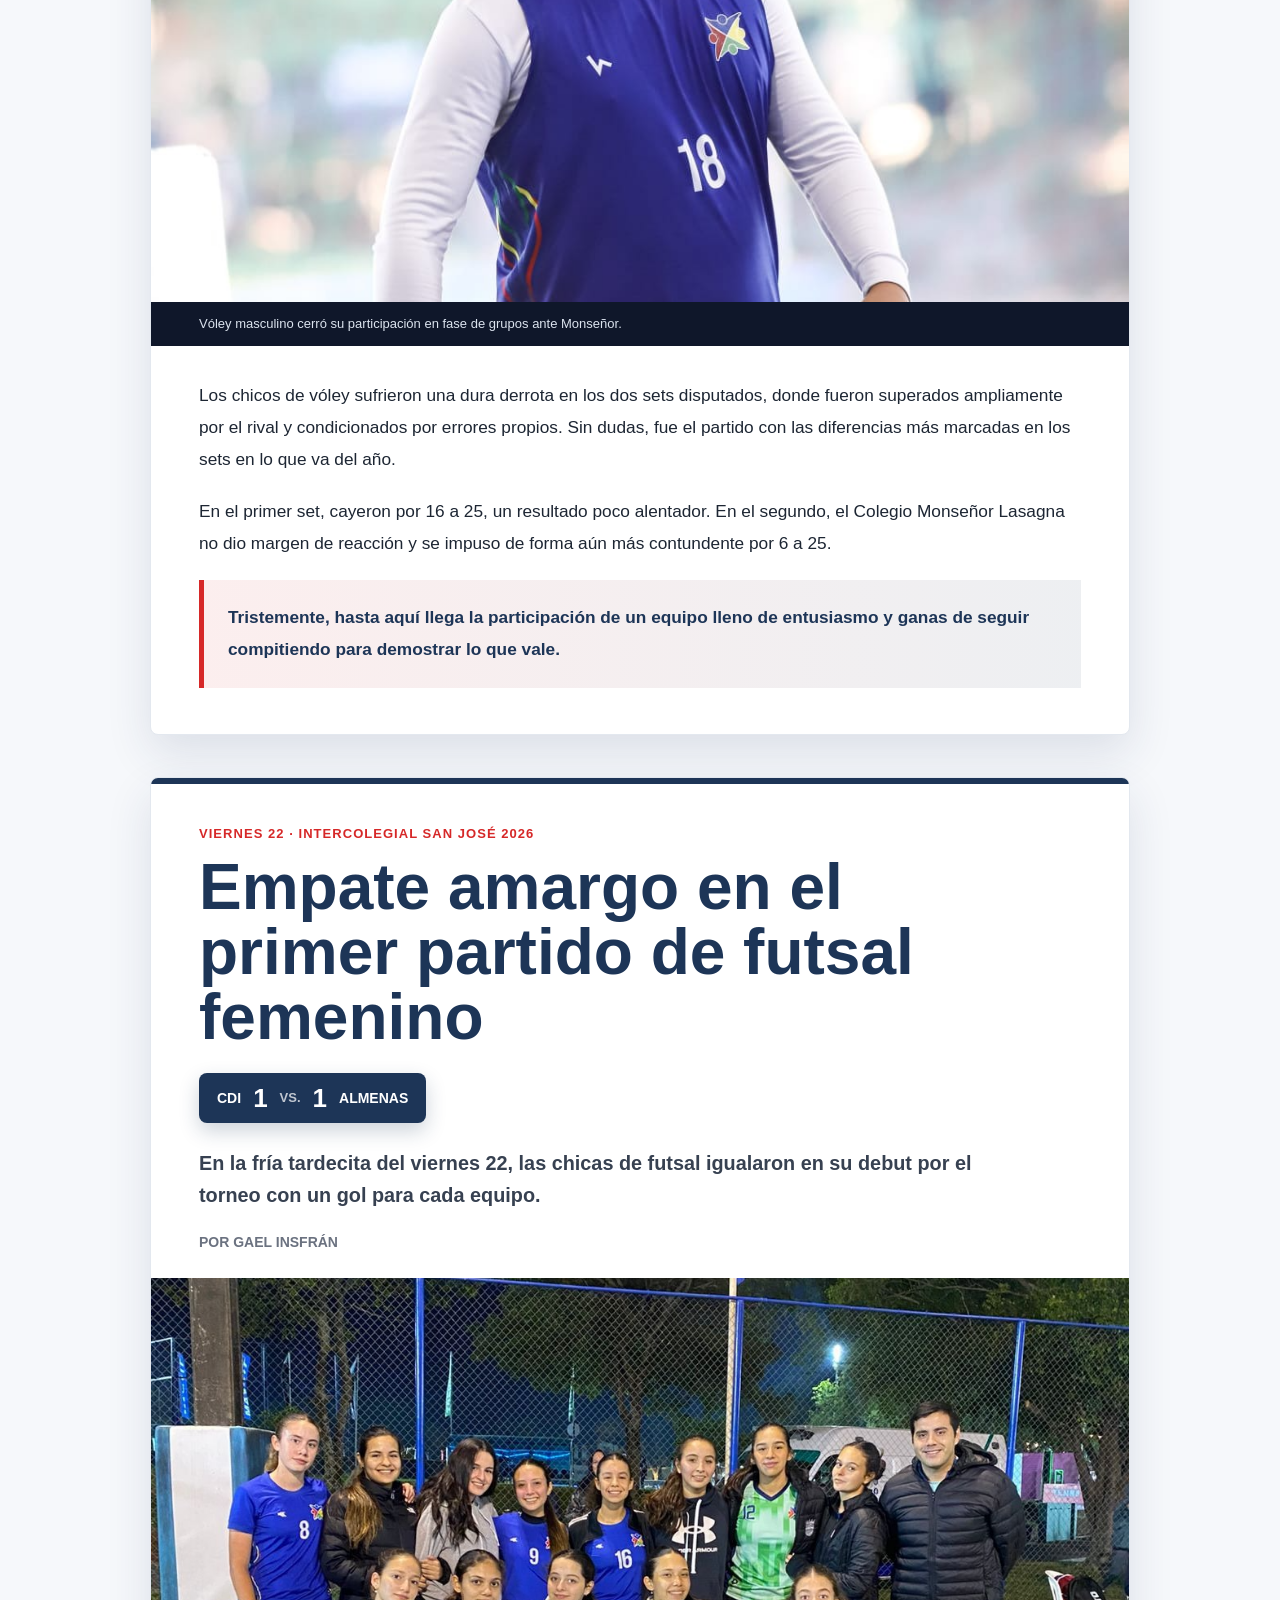
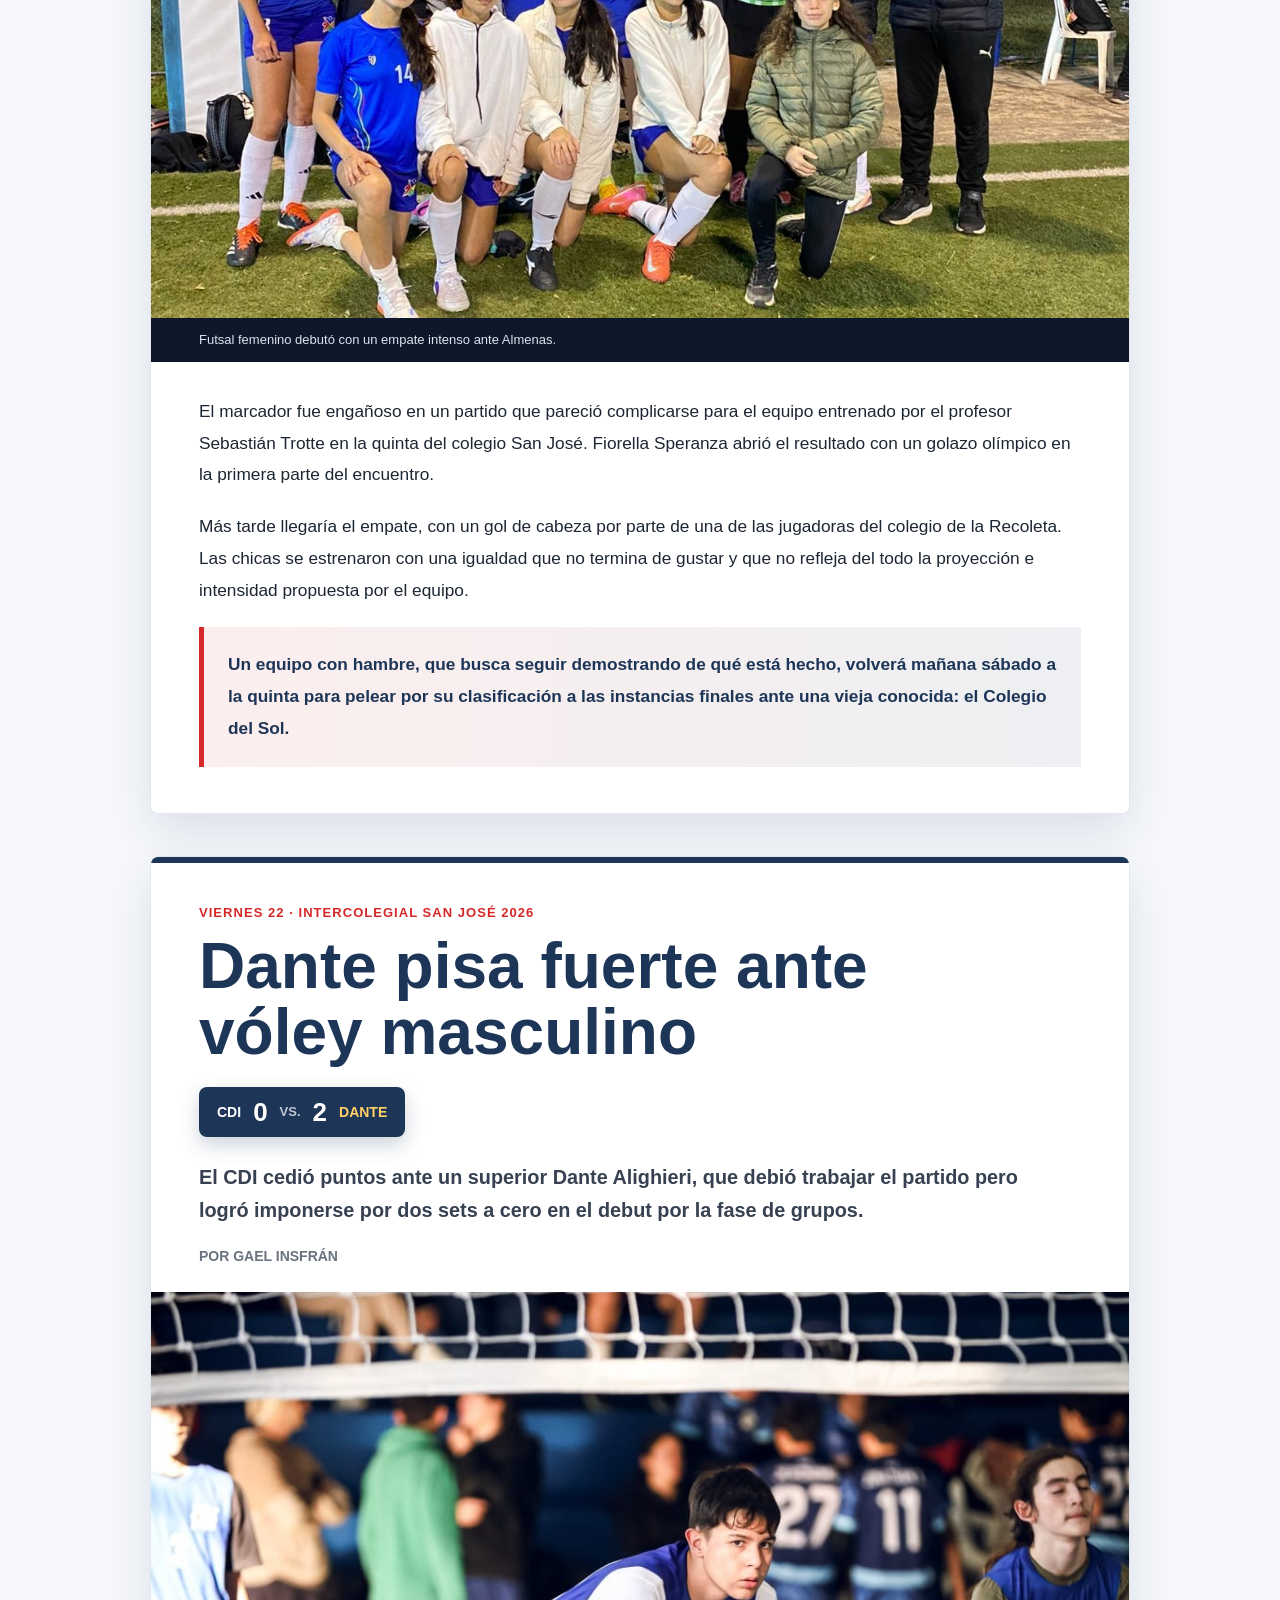
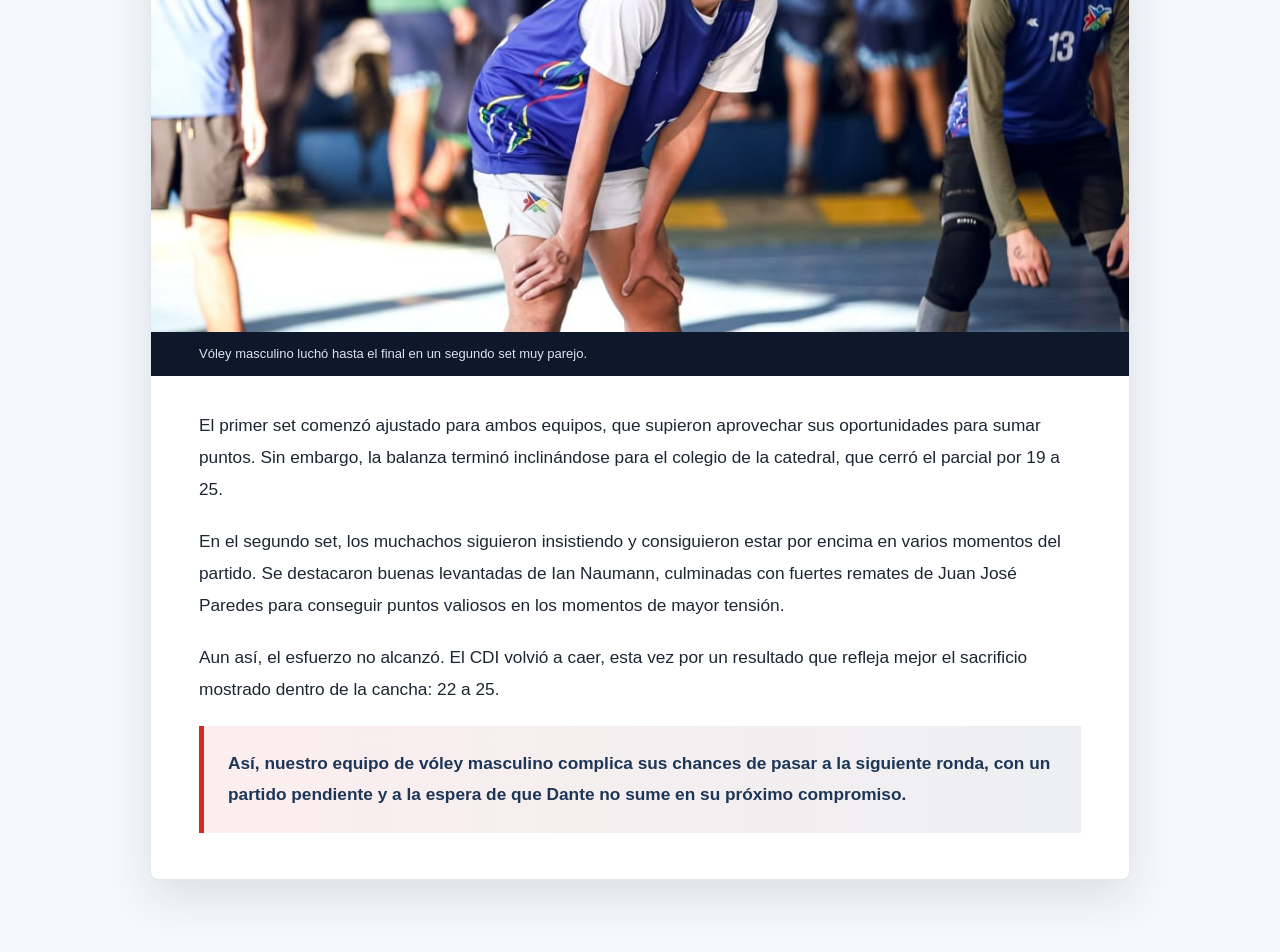
==== commit 3f3939d5: "Add files via upload" ====
--- a/Articulos.html
+++ b/Articulos.html
@@ -25,7 +25,41 @@
     </nav>
 
     <main class="article-page">
-                                        <article class="article-shell" data-date="2026-05-28" data-order="1">
+        <article class="article-shell" data-date="2026-05-29" data-order="1">
+            <header class="article-hero">
+                        <div class="article-kicker">Viernes 29 · Intercolegial San José 2026</div>
+                        <h1>Básquet femenino gana por Walkover</h1>
+
+                <div class="score-card" aria-label="Resultado del partido">
+                    <span class="team-name">CEMA</span>
+                    <strong>0</strong>
+                    <span class="score-divider">vs.</span>
+                    <strong>20</strong>
+                    <span class="team-name winner">CDI</span>
+                </div>
+
+                <p class="article-byline">Por Gael Insfrán</p>
+            </header>
+
+            <figure class="article-photo">
+                <img src="imagenes/basket-femenino-cema.png" alt="Logo de CDI y Logo de CEMA">
+                <figcaption>Básquet femenino tuvo un partido no tan emocionante</figcaption>
+            </figure>
+
+            <section class="article-body">
+                <p>
+                    Las chicas de baloncesto ganaron por W.O un encuentro que prometía ser sumamente emocionante, debido a las fuertes complicaciones climáticas se entiende la ausencia de las muchachas del Colegio Maria Auxiliadora.
+                </p>
+            </section>
+
+            <footer class="article-close">
+                <p>
+                    Tristemente hasta aquí llega la “participación” de nuestras colegas a las cuales siempre les deseamos la mayor de las suertes ante cualquier adversario.
+                </p>
+            </footer>
+        </article>
+
+        <article class="article-shell" data-date="2026-05-28" data-order="1">
             <header class="article-hero">
                 <div class="article-kicker">Jueves 28 · Intercolegial San José 2026</div>
                 <h1>Futsal femenino se despide en una digna actuación</h1>
@@ -47,7 +81,7 @@
 
             <figure class="article-photo">
                 <img src="imagenes/futsal-femenino-san-jose.png" alt="Jugadora del CDI de futsal femenino disputa la pelota ante San José">
-                <figcaption>CDI luchó hasta los penales en los cuartos de final.</figcaption>
+                <figcaption>Futsal femenino luchó hasta los penales en los cuartos de final.</figcaption>
             </figure>
 
             <section class="article-body">
@@ -95,7 +129,50 @@
                 </p>
             </footer>
         </article>
-<article class="article-shell" data-date="2026-05-23" data-order="3">
+
+        <article class="article-shell" data-date="2026-05-24" data-order="1">
+            <header class="article-hero">
+                <div class="article-kicker">Sábado 24 · Intercolegial San José 2026</div>
+                <h1>Básquet masculino se despide de la competencia</h1>
+
+                <div class="score-card" aria-label="Resultado del partido">
+                    <span class="team-name">CDI</span>
+                    <strong>26</strong>
+                    <span class="score-divider">vs.</span>
+                    <strong>40</strong>
+                    <span class="team-name winner">CCR</span>
+                </div>
+
+                <p class="article-lead">
+                    Tras la desalentadora derrota del día anterior los muchachos de básquet se fueron del torneo sin sumar puntos.
+                </p>
+
+                <p class="article-byline">Por Gael Insfrán</p>
+            </header>
+
+            <figure class="article-photo">
+                <img src="imagenes/basket-masculino-cristo-rey.jpeg" alt="Jugador del CDI de básquet masculino lleva la pelota hacia aro del Colegio Cristo Rey">
+                <figcaption>Básquet masculino tuvo un final bastante agrio ante Cristo.</figcaption>
+            </figure>
+
+            <section class="article-body">
+                <p>
+                    En un encuentro donde el inicio pareció ser favorable para el CDI terminó siendo cada vez más peleado durante el primer tiempo, pero en el segundo tiempo terminó con un desenlace bastante agrio.
+                </p>
+
+                <p>
+                    Para el colegio de barrio Jara donde se lo terminan dando acabando el partido con una diferencia de 14 puntos.
+                </p>
+            </section>
+
+            <footer class="article-close">
+                <p>
+                    Ahora mismo al equipo de baloncesto le queda pendiente seguir trabajando y enfocarse en el siguiente intercolegial que les toque afrontar.
+                </p>
+            </footer>
+        </article>
+
+        <article class="article-shell" data-date="2026-05-23" data-order="3">
             <header class="article-hero">
                 <div class="article-kicker">Sábado 23 · Intercolegial San José 2026</div>
                 <h1>Triunfo y clasificación en futsal femenino</h1>
@@ -117,7 +194,7 @@
 
             <figure class="article-photo">
                 <img src="imagenes/futsal-femenino-cds.png" alt="Jugadora del CDI de futsal femenino conduciendo la pelota ante el Colegio del Sol">
-                <figcaption>CDI consiguió una victoria clave ante el Colegio del Sol.</figcaption>
+                <figcaption>Futsal femenino consiguió una victoria clave ante el Colegio del Sol.</figcaption>
             </figure>
 
             <section class="article-body">
@@ -140,7 +217,7 @@
                 </p>
             </footer>
         </article>
-<article class="article-shell" data-date="2026-05-23" data-order="2">
+        <article class="article-shell" data-date="2026-05-23" data-order="2">
             <header class="article-hero">
                 <div class="article-kicker">Sábado 23 · Intercolegial San José 2026</div>
                 <h1>Duro arranque para básquet masculino</h1>
@@ -162,7 +239,7 @@
 
             <figure class="article-photo">
                 <img src="imagenes/basquet-masculino-trinity.png" alt="Jugador del CDI de básquet masculino protege la pelota ante un rival de Trinity School">
-                <figcaption>CDI tuvo un debut complicado ante Trinity School.</figcaption>
+                <figcaption>Básquet masculino tuvo un debut complicado ante Trinity School.</figcaption>
             </figure>
 
             <section class="article-body">
@@ -181,7 +258,7 @@
                 </p>
             </footer>
         </article>
-<article class="article-shell" data-date="2026-05-23" data-order="1">
+        <article class="article-shell" data-date="2026-05-23" data-order="1">
             <header class="article-hero">
                 <div class="article-kicker">Sábado 23 · Intercolegial San José 2026</div>
                 <h1>Vóley masculino queda afuera en fase de grupos</h1>
@@ -203,7 +280,7 @@
 
             <figure class="article-photo">
                 <img src="imagenes/voley-masculino-monsenor.png" alt="Jugador del CDI de vóley masculino sosteniendo la pelota durante el partido ante Monseñor">
-                <figcaption>CDI cerró su participación en fase de grupos ante Monseñor.</figcaption>
+                <figcaption>Vóley masculino cerró su participación en fase de grupos ante Monseñor.</figcaption>
             </figure>
 
             <section class="article-body">
@@ -222,7 +299,7 @@
                 </p>
             </footer>
         </article>
-<article class="article-shell" data-date="2026-05-22" data-order="2">
+        <article class="article-shell" data-date="2026-05-22" data-order="2">
             <header class="article-hero">
                 <div class="article-kicker">Viernes 22 · Intercolegial San José 2026</div>
                 <h1>Empate amargo en el primer partido de futsal femenino</h1>
@@ -244,7 +321,7 @@
 
             <figure class="article-photo">
                 <img src="imagenes/futsal-femenino-almenas.png" alt="Equipo de futsal femenino del CDI junto al profesor Sebastián Trotte tras su debut ante Almenas">
-                <figcaption>CDI debutó con un empate intenso ante Almenas.</figcaption>
+                <figcaption>Futsal femenino debutó con un empate intenso ante Almenas.</figcaption>
             </figure>
 
             <section class="article-body">
@@ -285,7 +362,7 @@
 
             <figure class="article-photo">
                 <img src="imagenes/voley-dante-cdi.png" alt="Jugador del CDI atento durante el partido de vóley masculino ante Dante Alighieri">
-                <figcaption>CDI luchó hasta el final en un segundo set muy parejo.</figcaption>
+                <figcaption>Vóley masculino luchó hasta el final en un segundo set muy parejo.</figcaption>
             </figure>
 
             <section class="article-body">
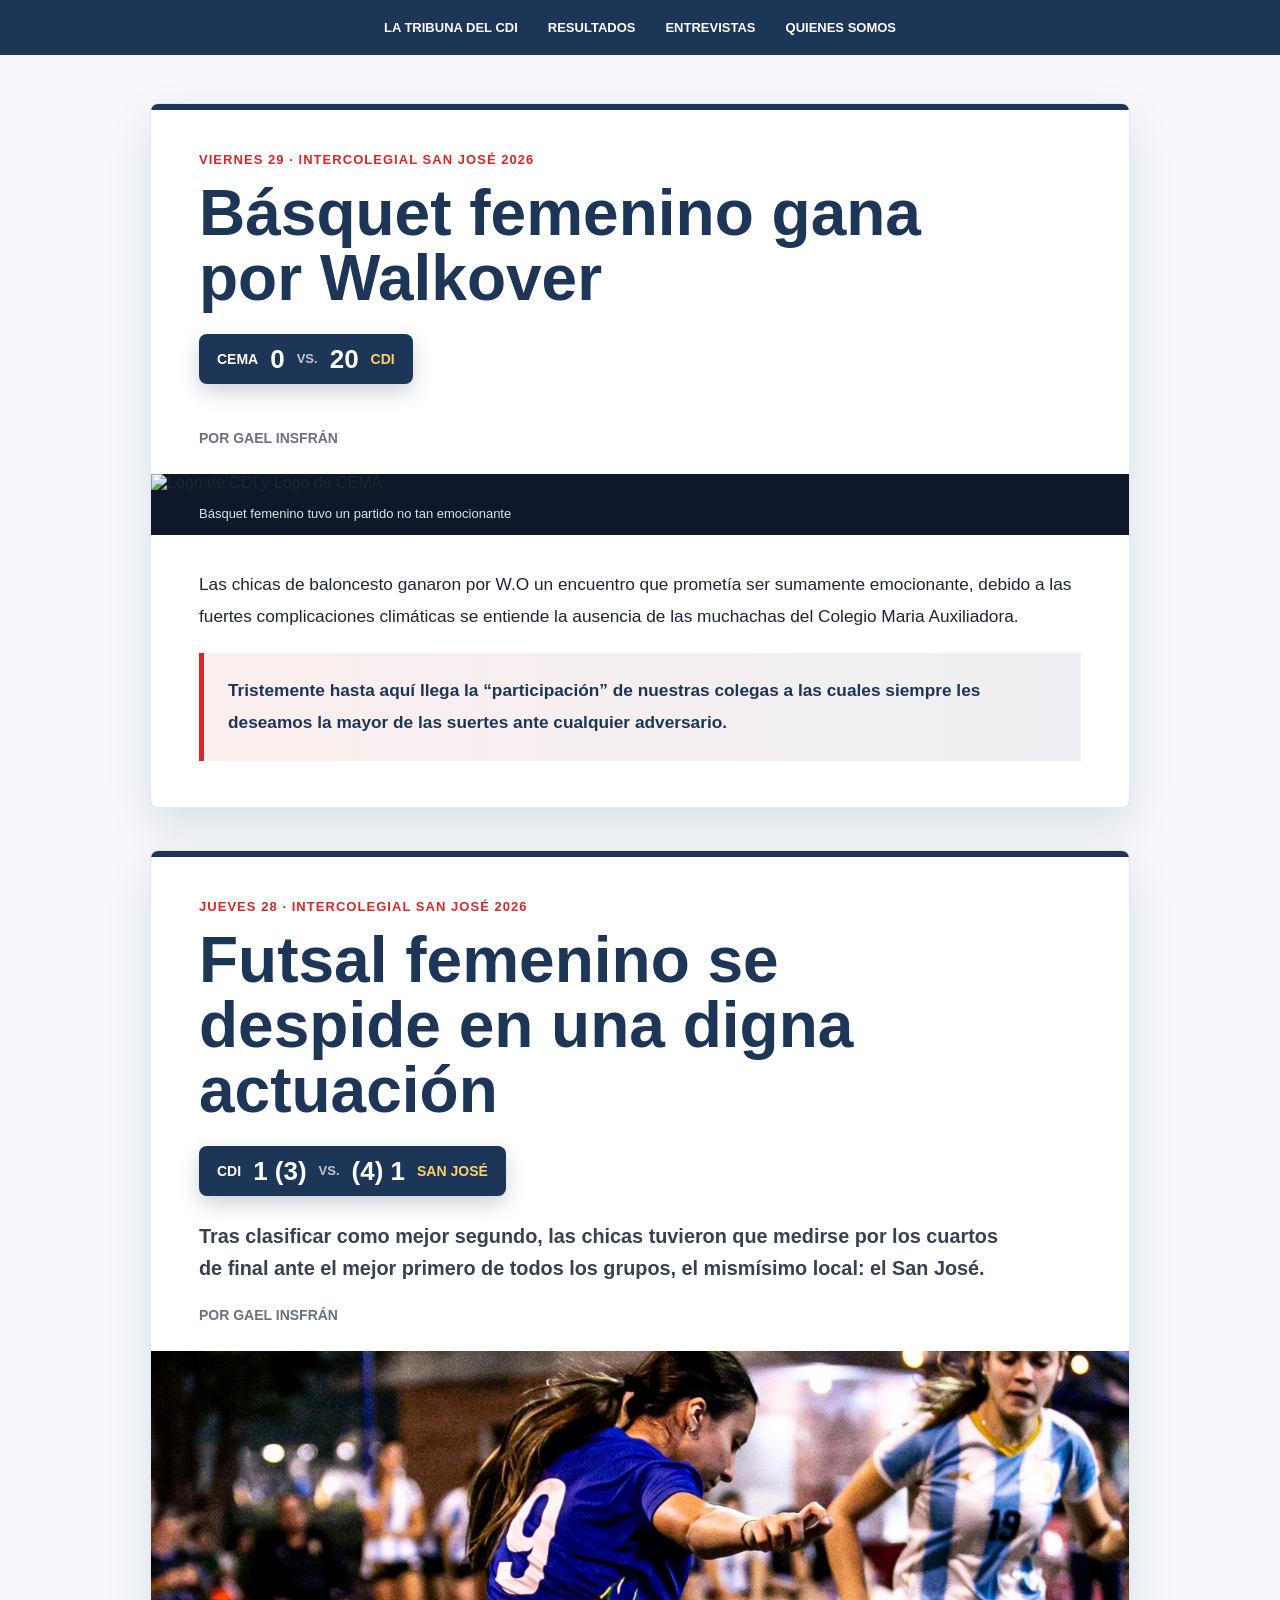
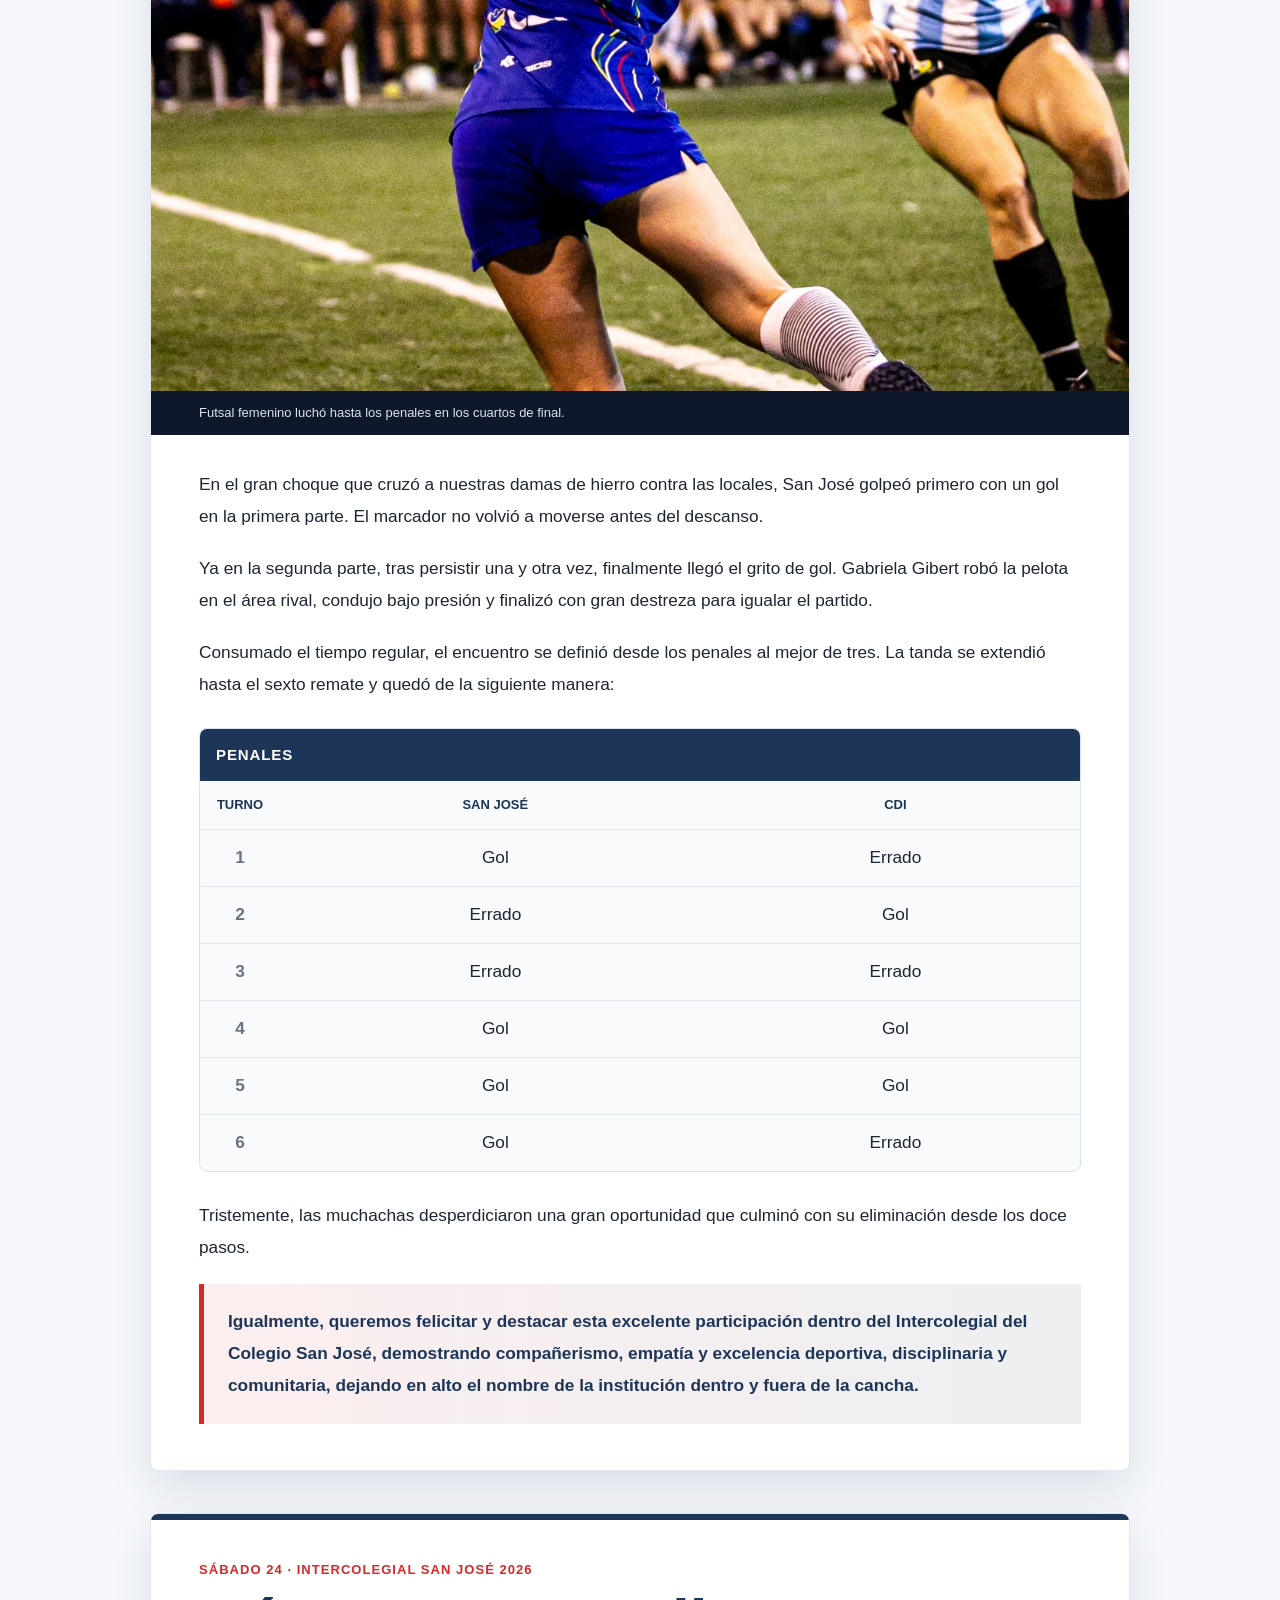
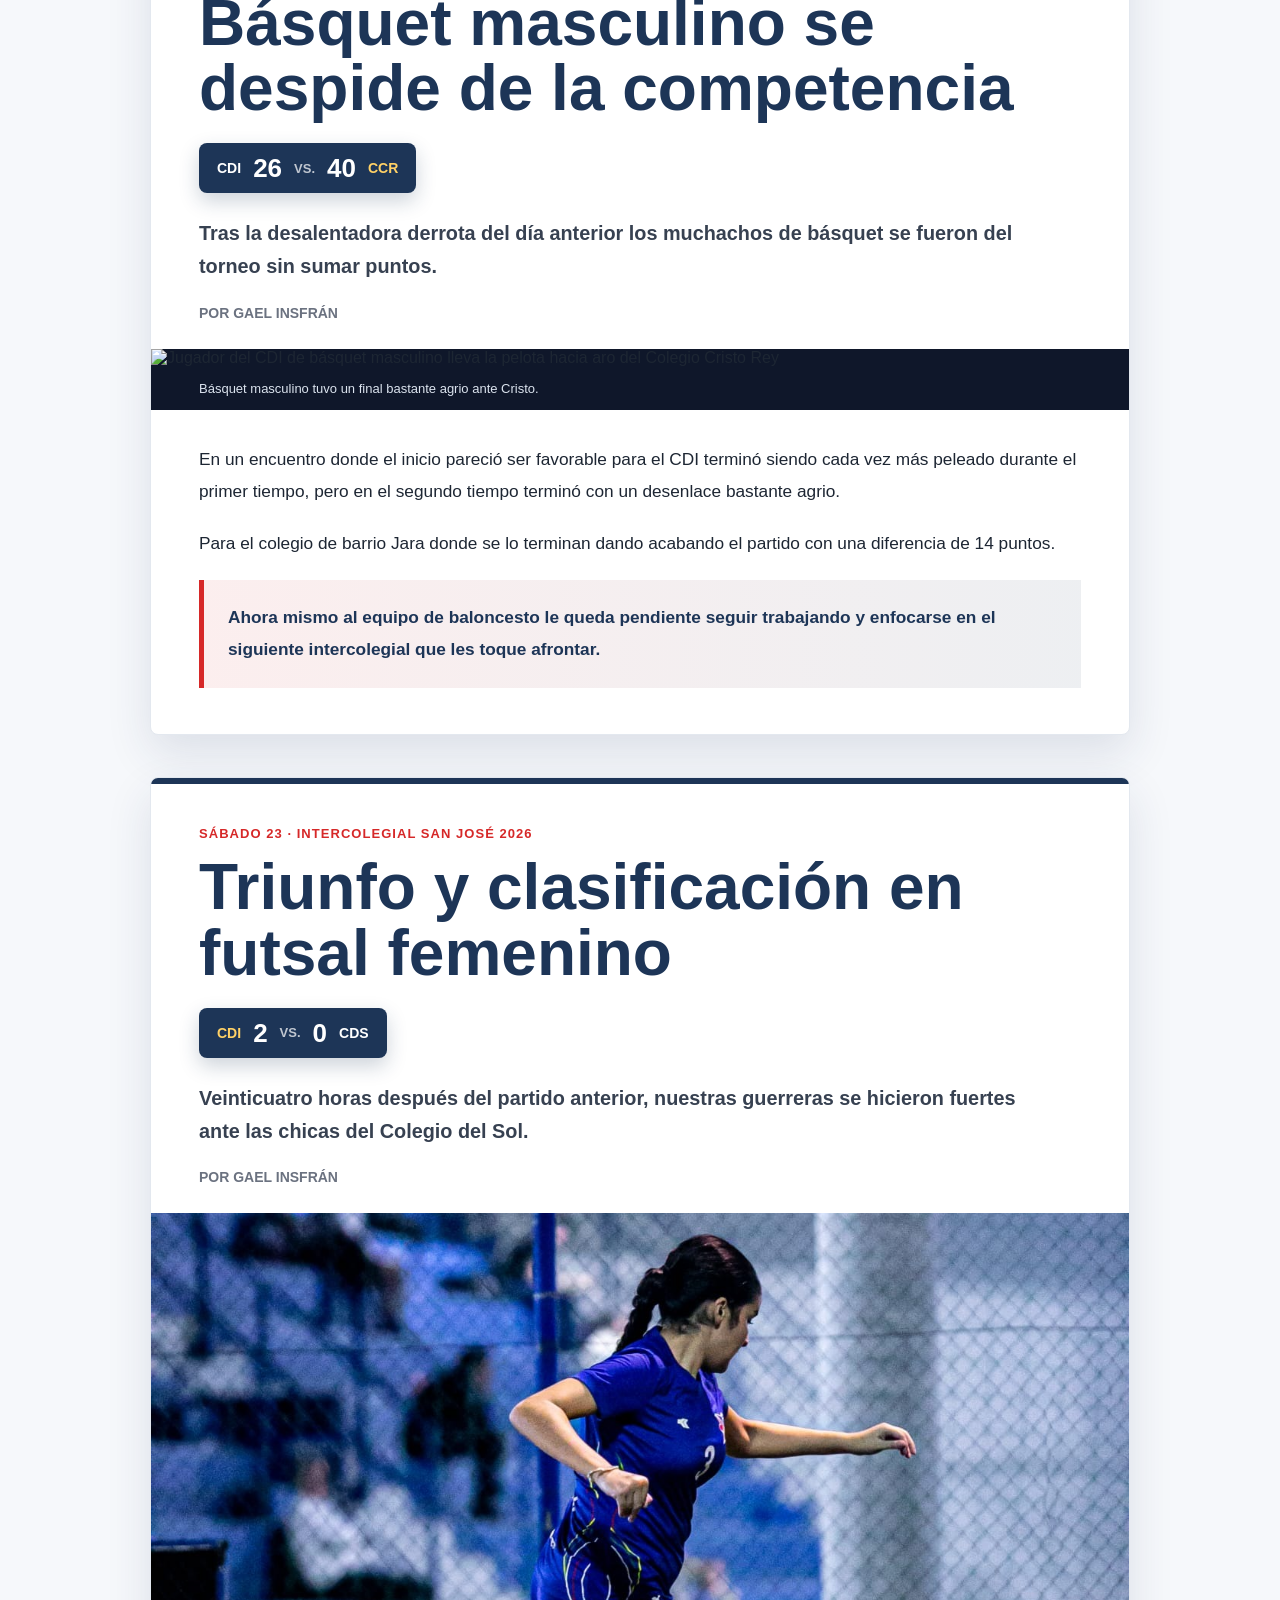
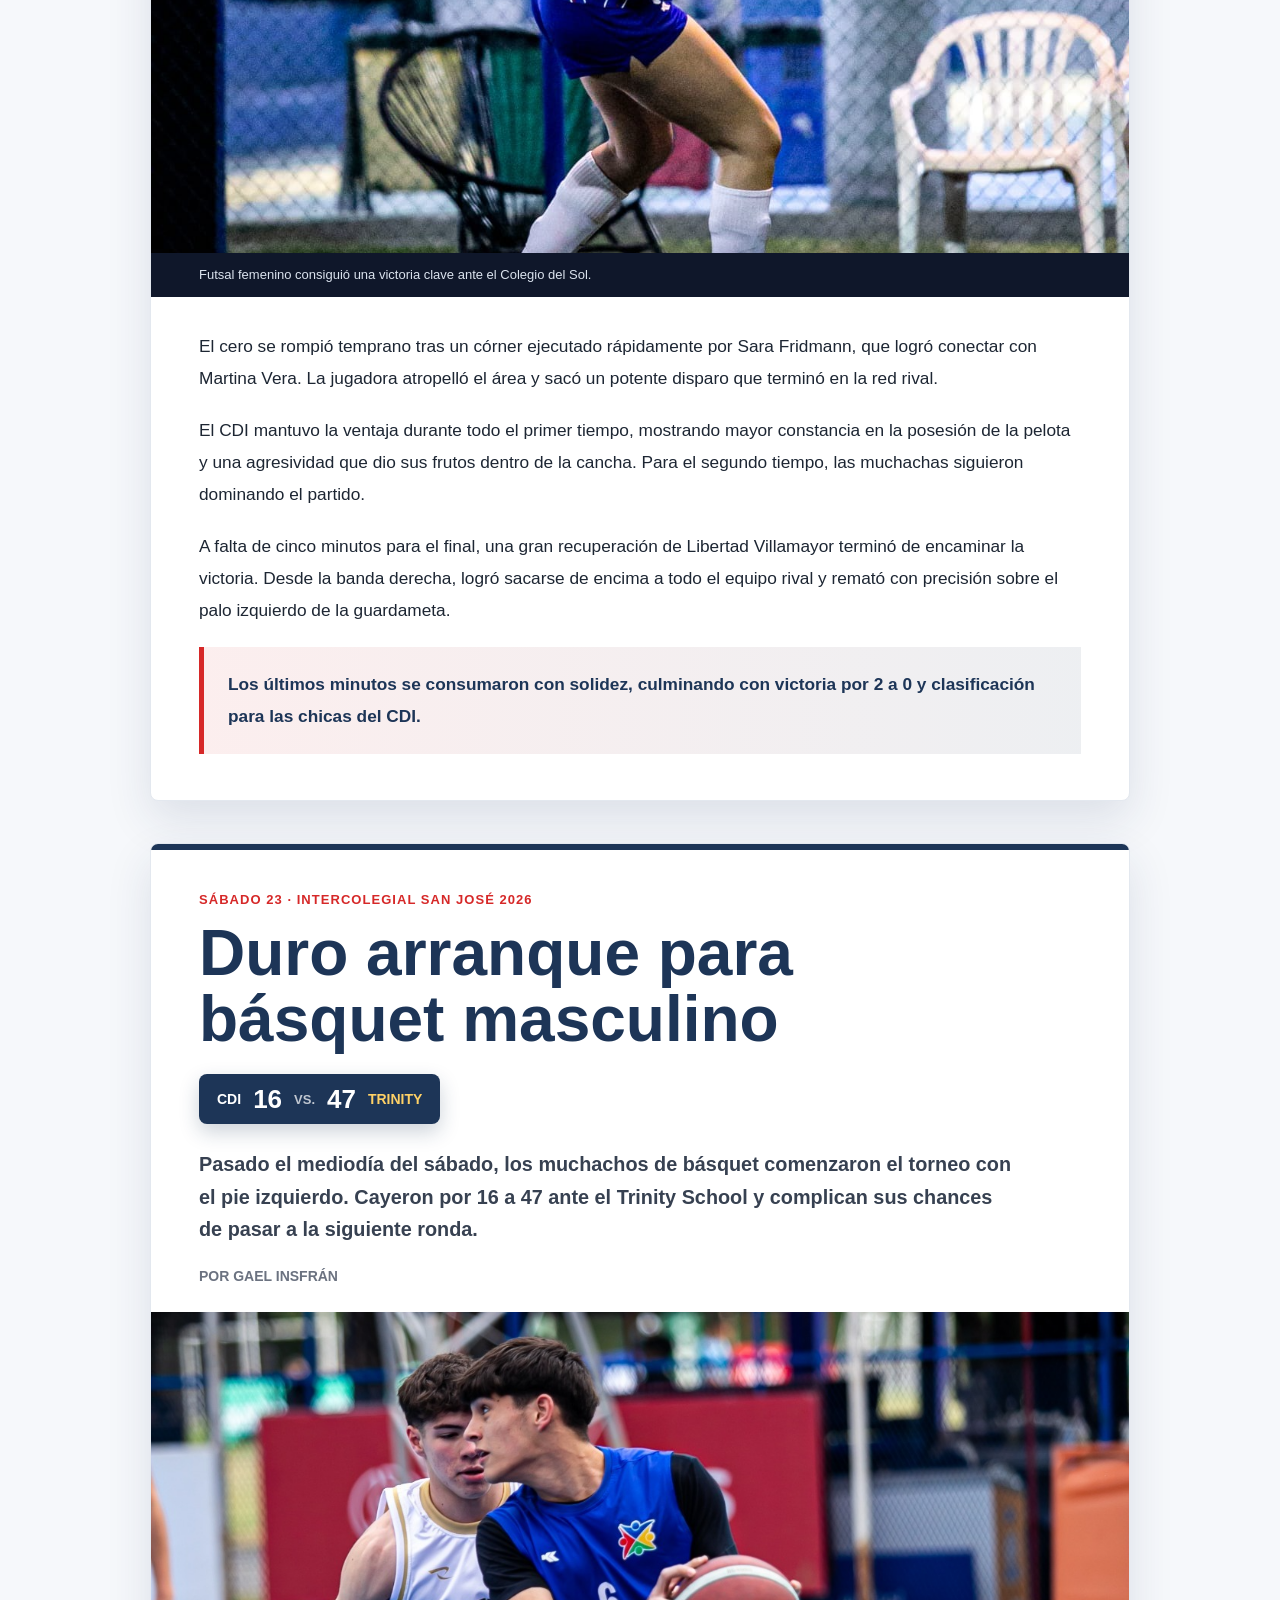
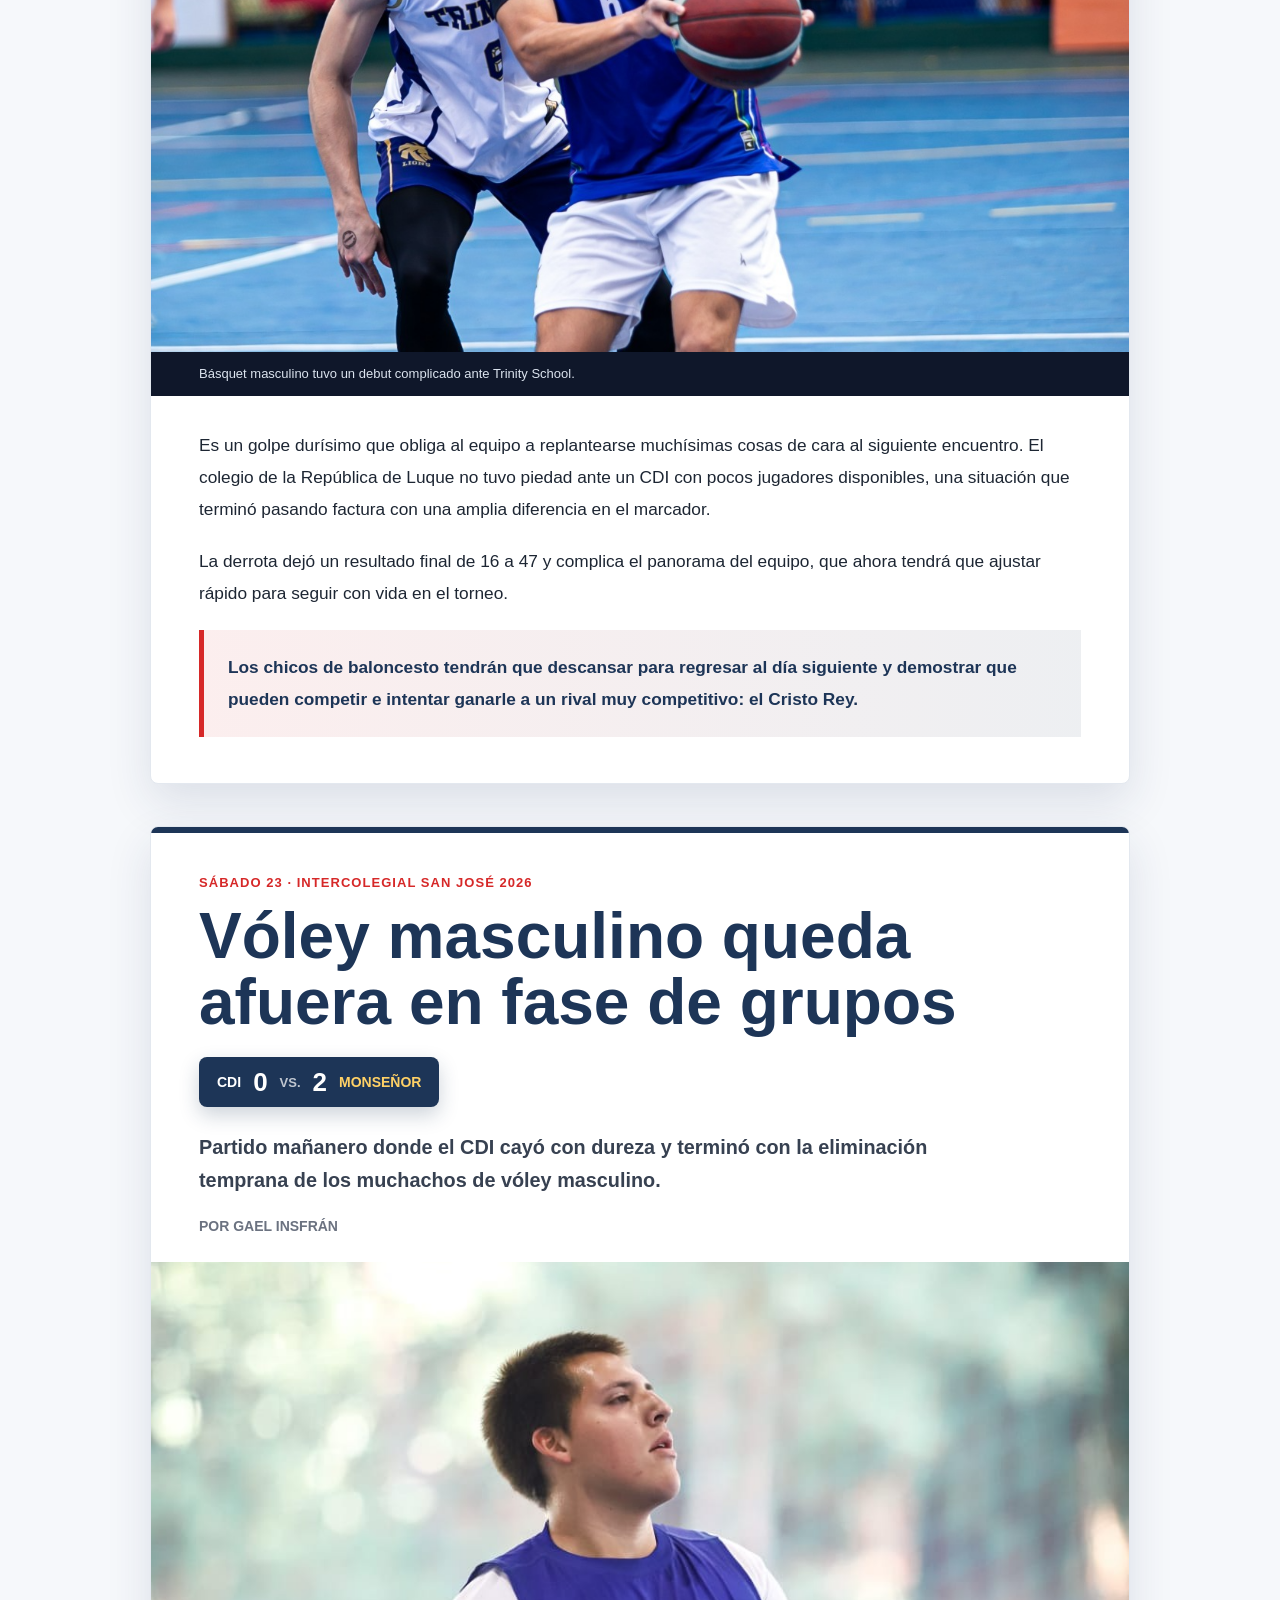
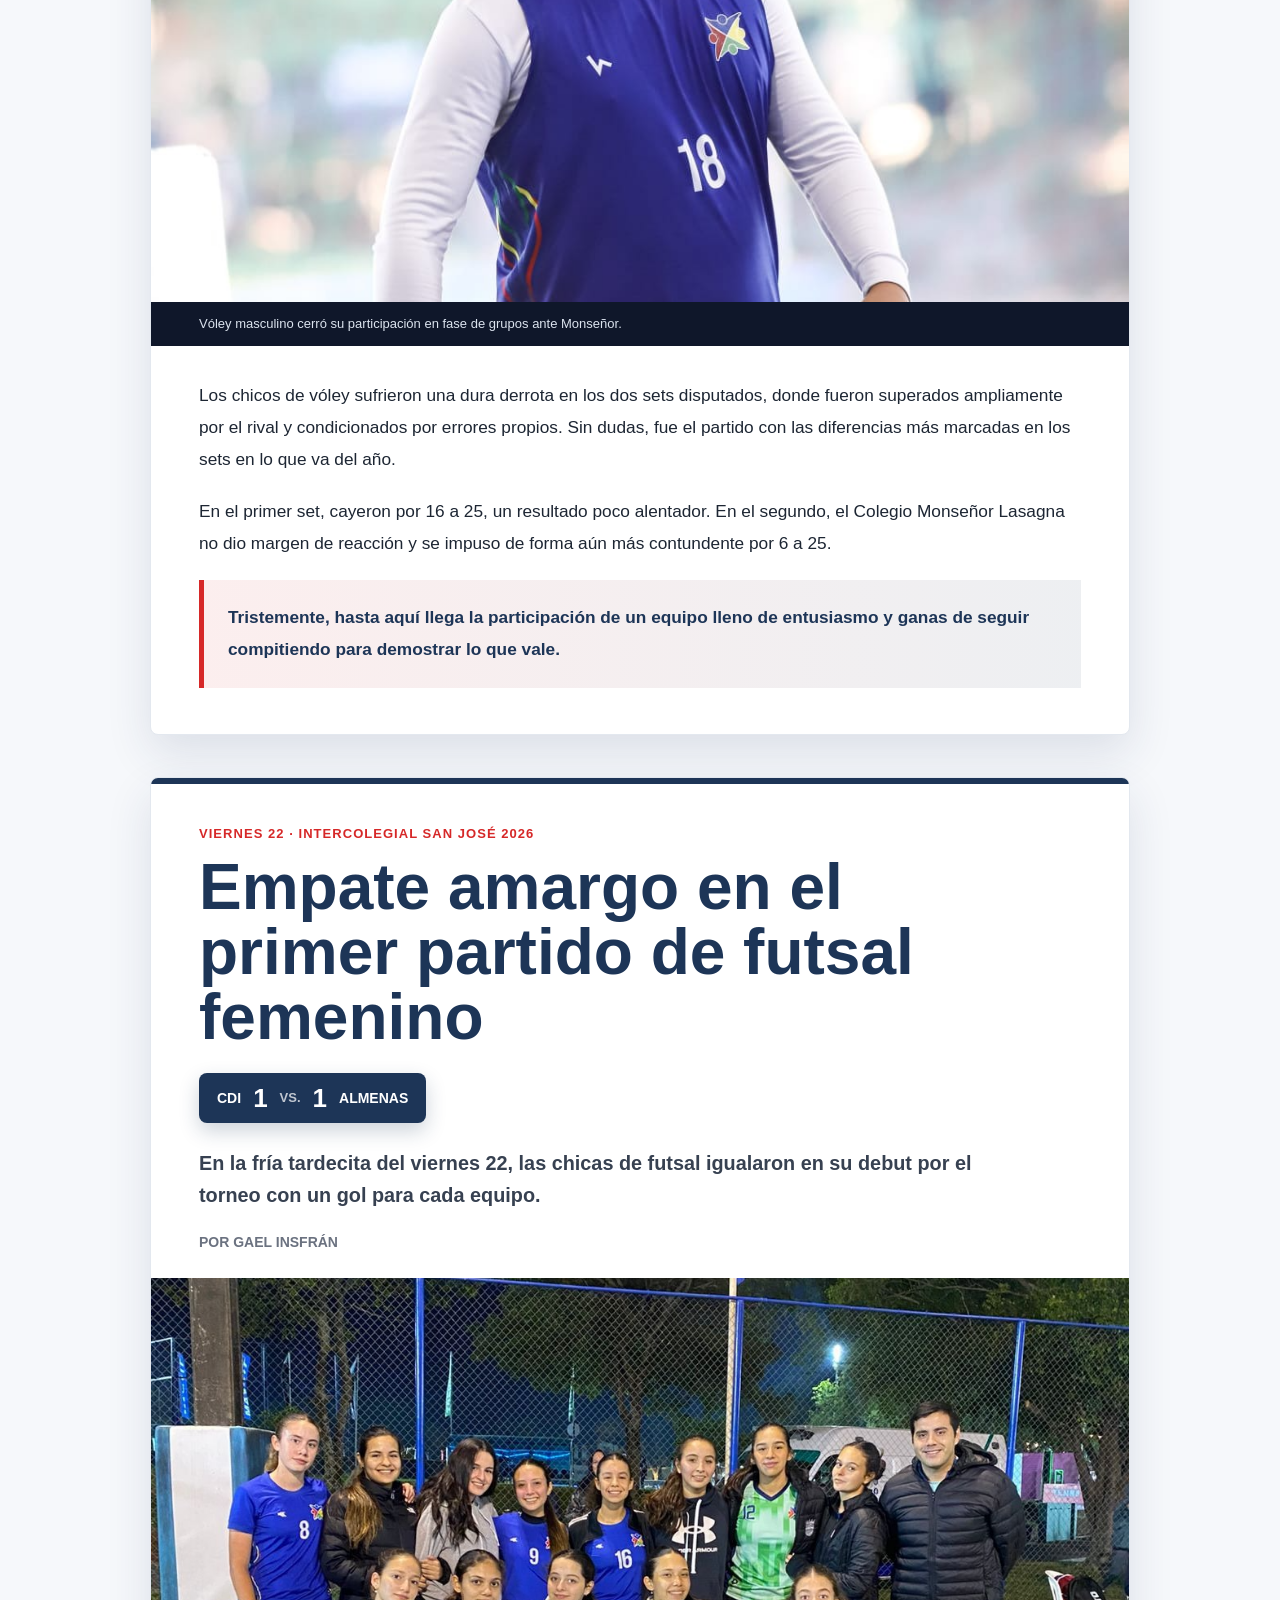
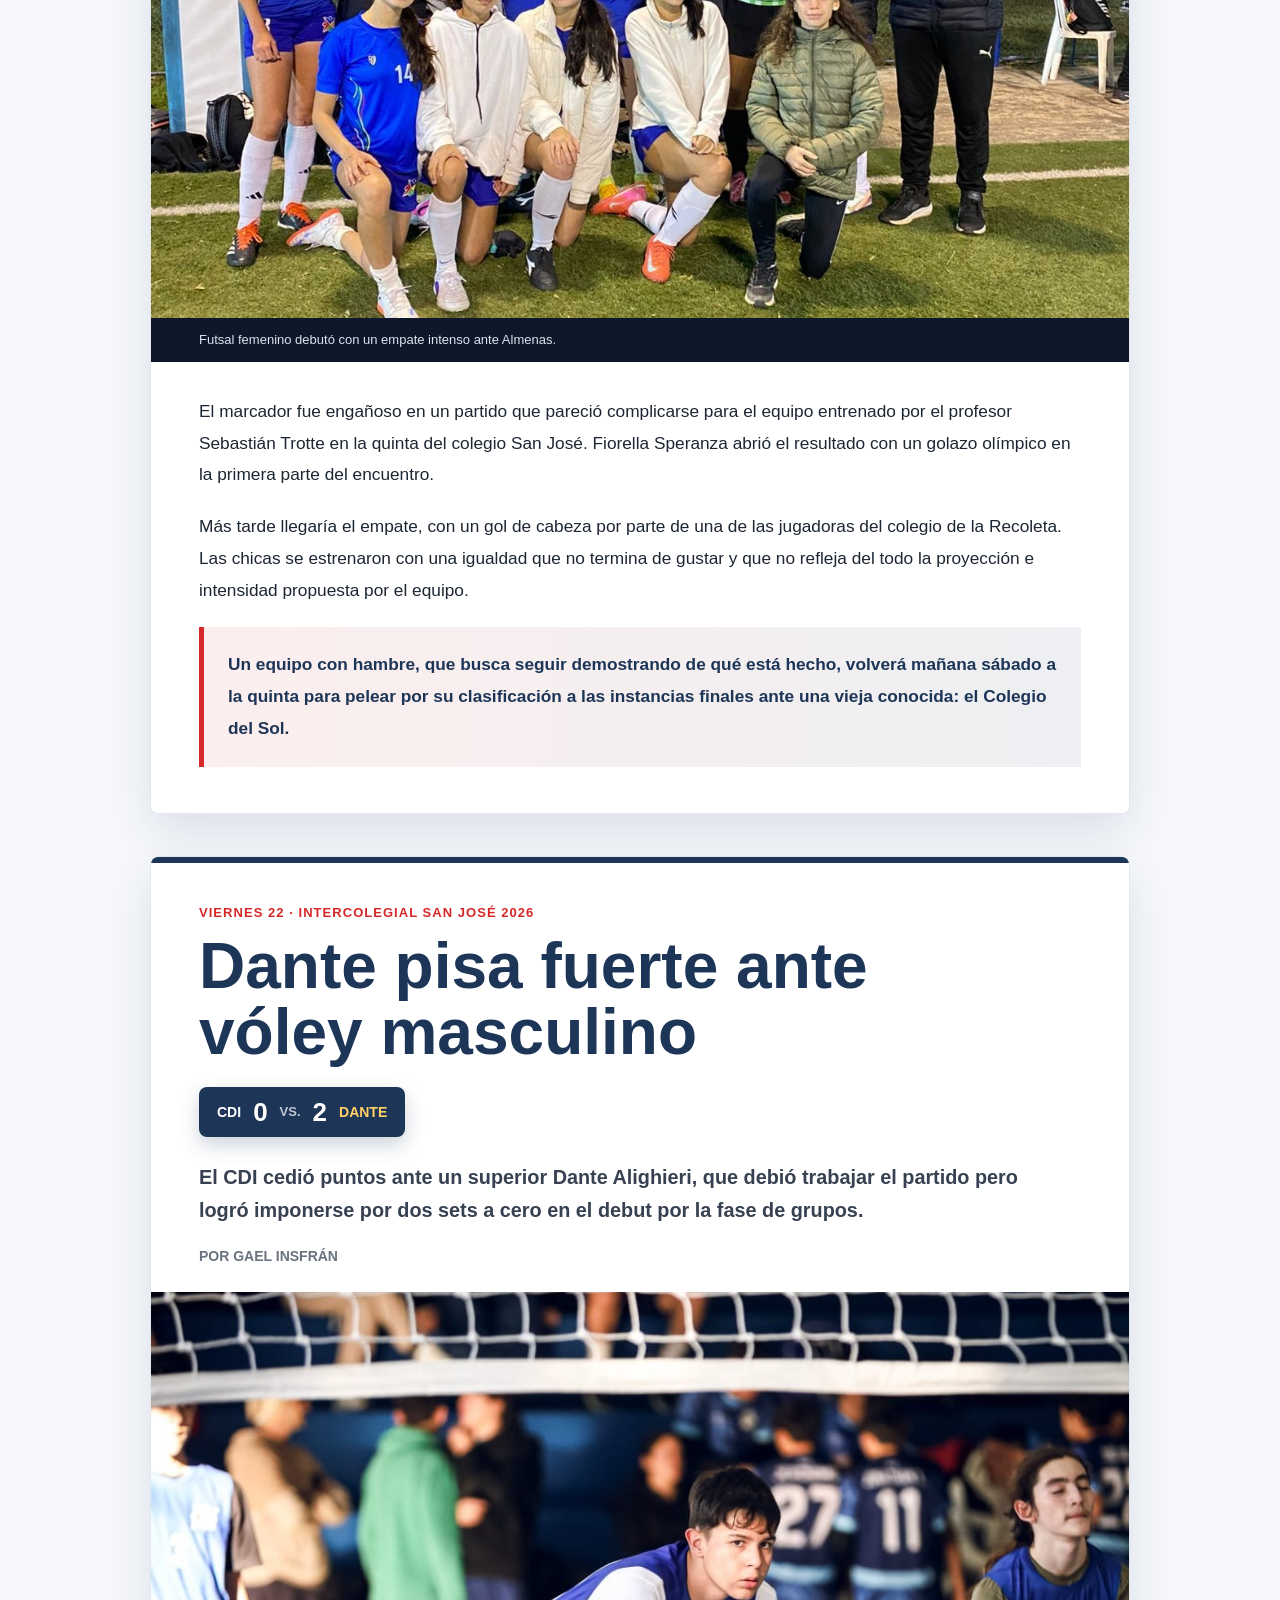
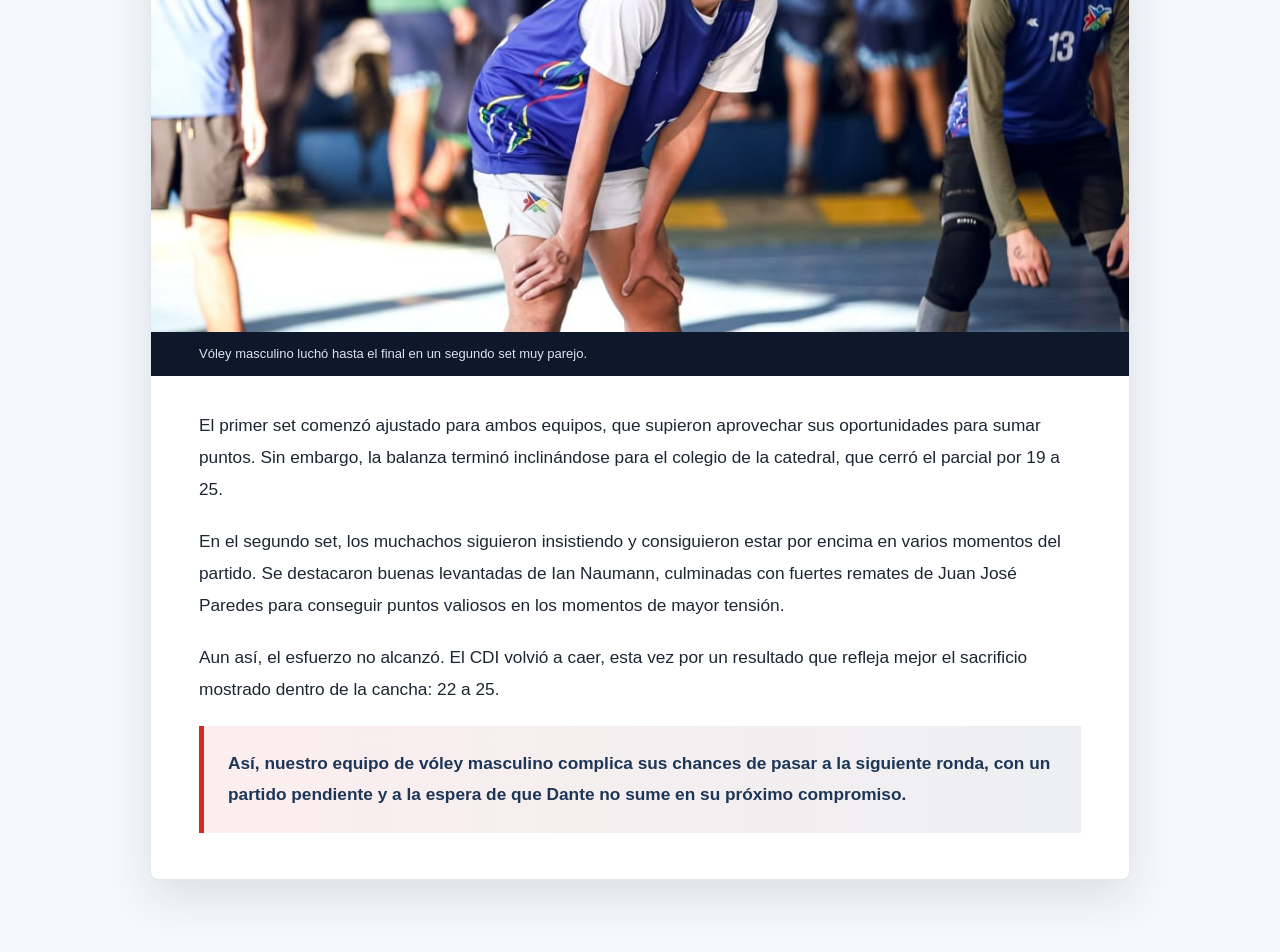
==== commit 15a83a6f: "Update navigation menu by removing links Removed several links from the navigation menu." ====
--- a/Articulos.html
+++ b/Articulos.html
@@ -13,12 +13,7 @@
         <button class="menu-toggle" onclick="toggleMenu()">☰</button>
         <div class="menu-links" id="menuLinks">
             <a href="index.html">La Tribuna del CDI</a>
-            <a href="Noticias.html">Noticias</a>
-            <a href="Encuestas.html">Encuestas</a>
             <a href="Resultados.html">Resultados</a>
-            <a href="eventos.html">Próximos Eventos</a>
-            <a href="equipos.html">Equipos</a>
-            <a href="estadisticas.html">Estadísticas</a>
             <a href="Entrevistas.html">Entrevistas</a>
             <a href="quienes somos.html">Quienes Somos</a>
         </div>
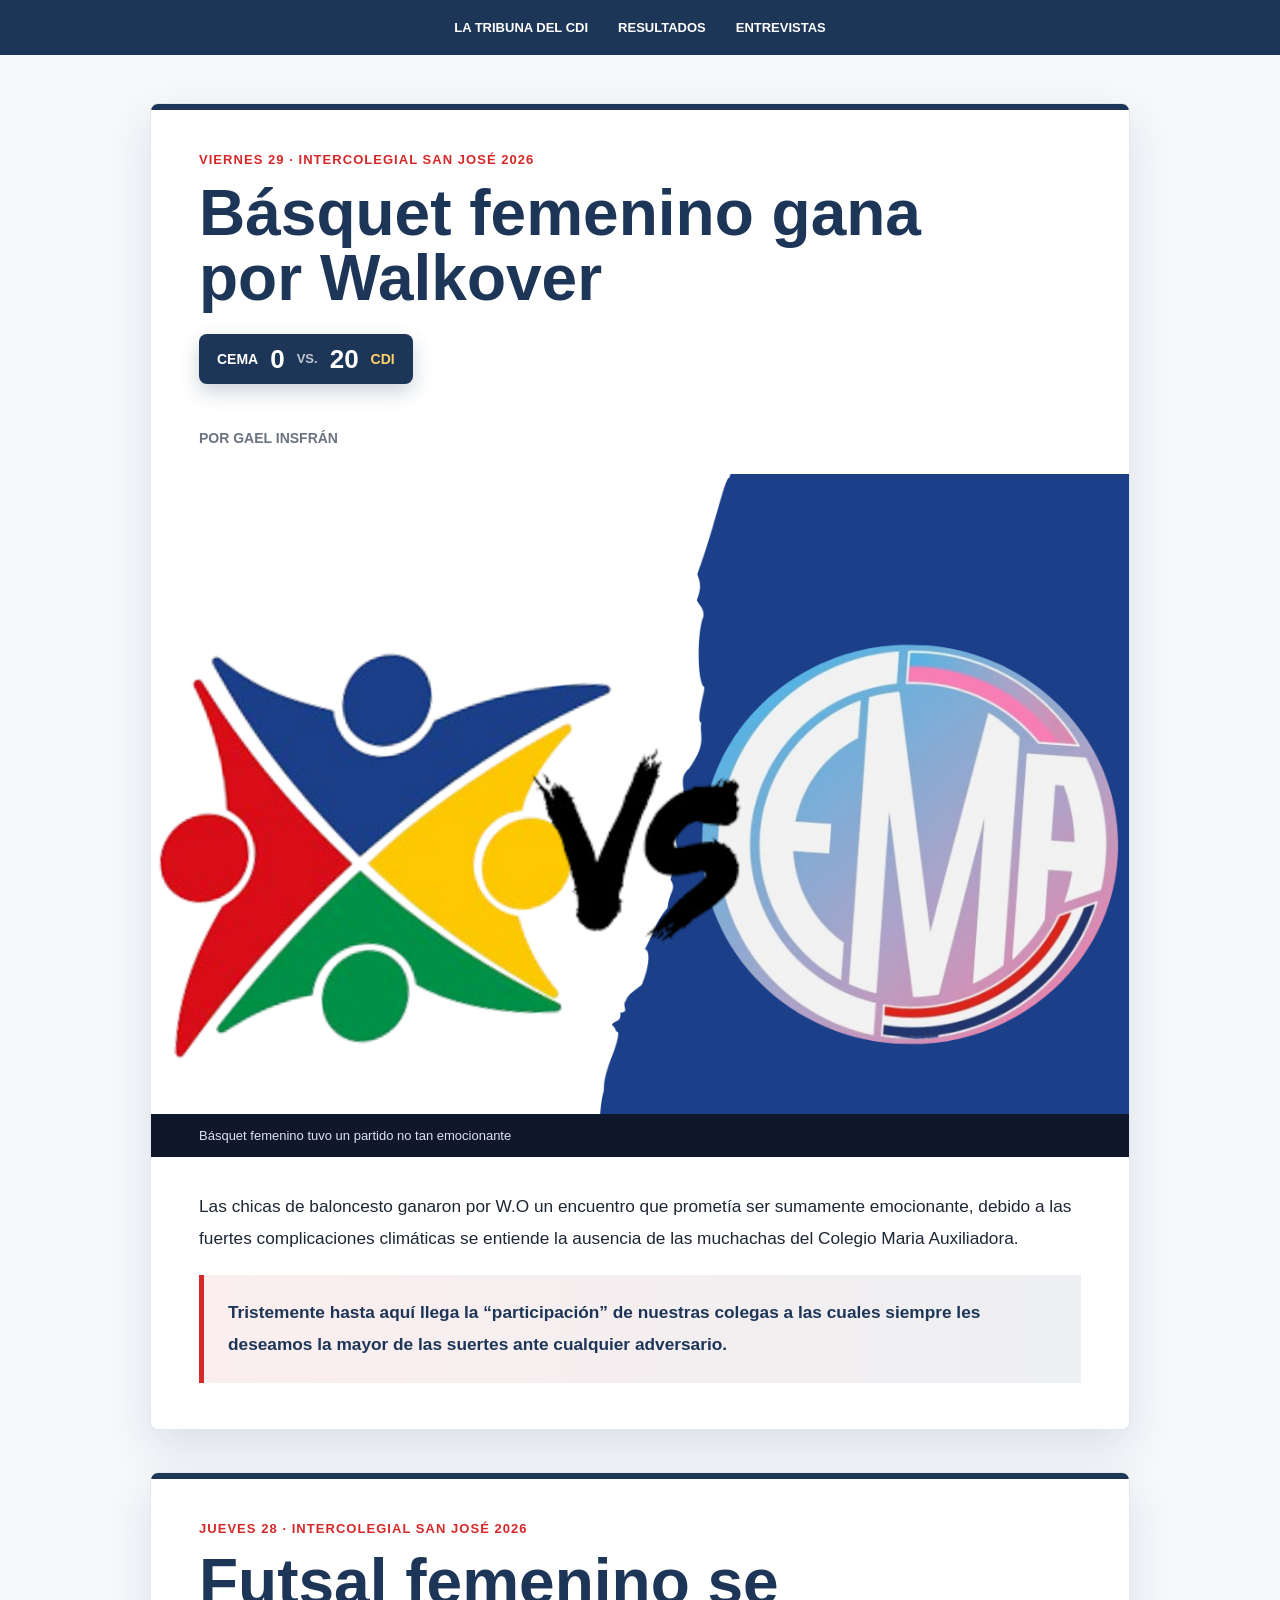
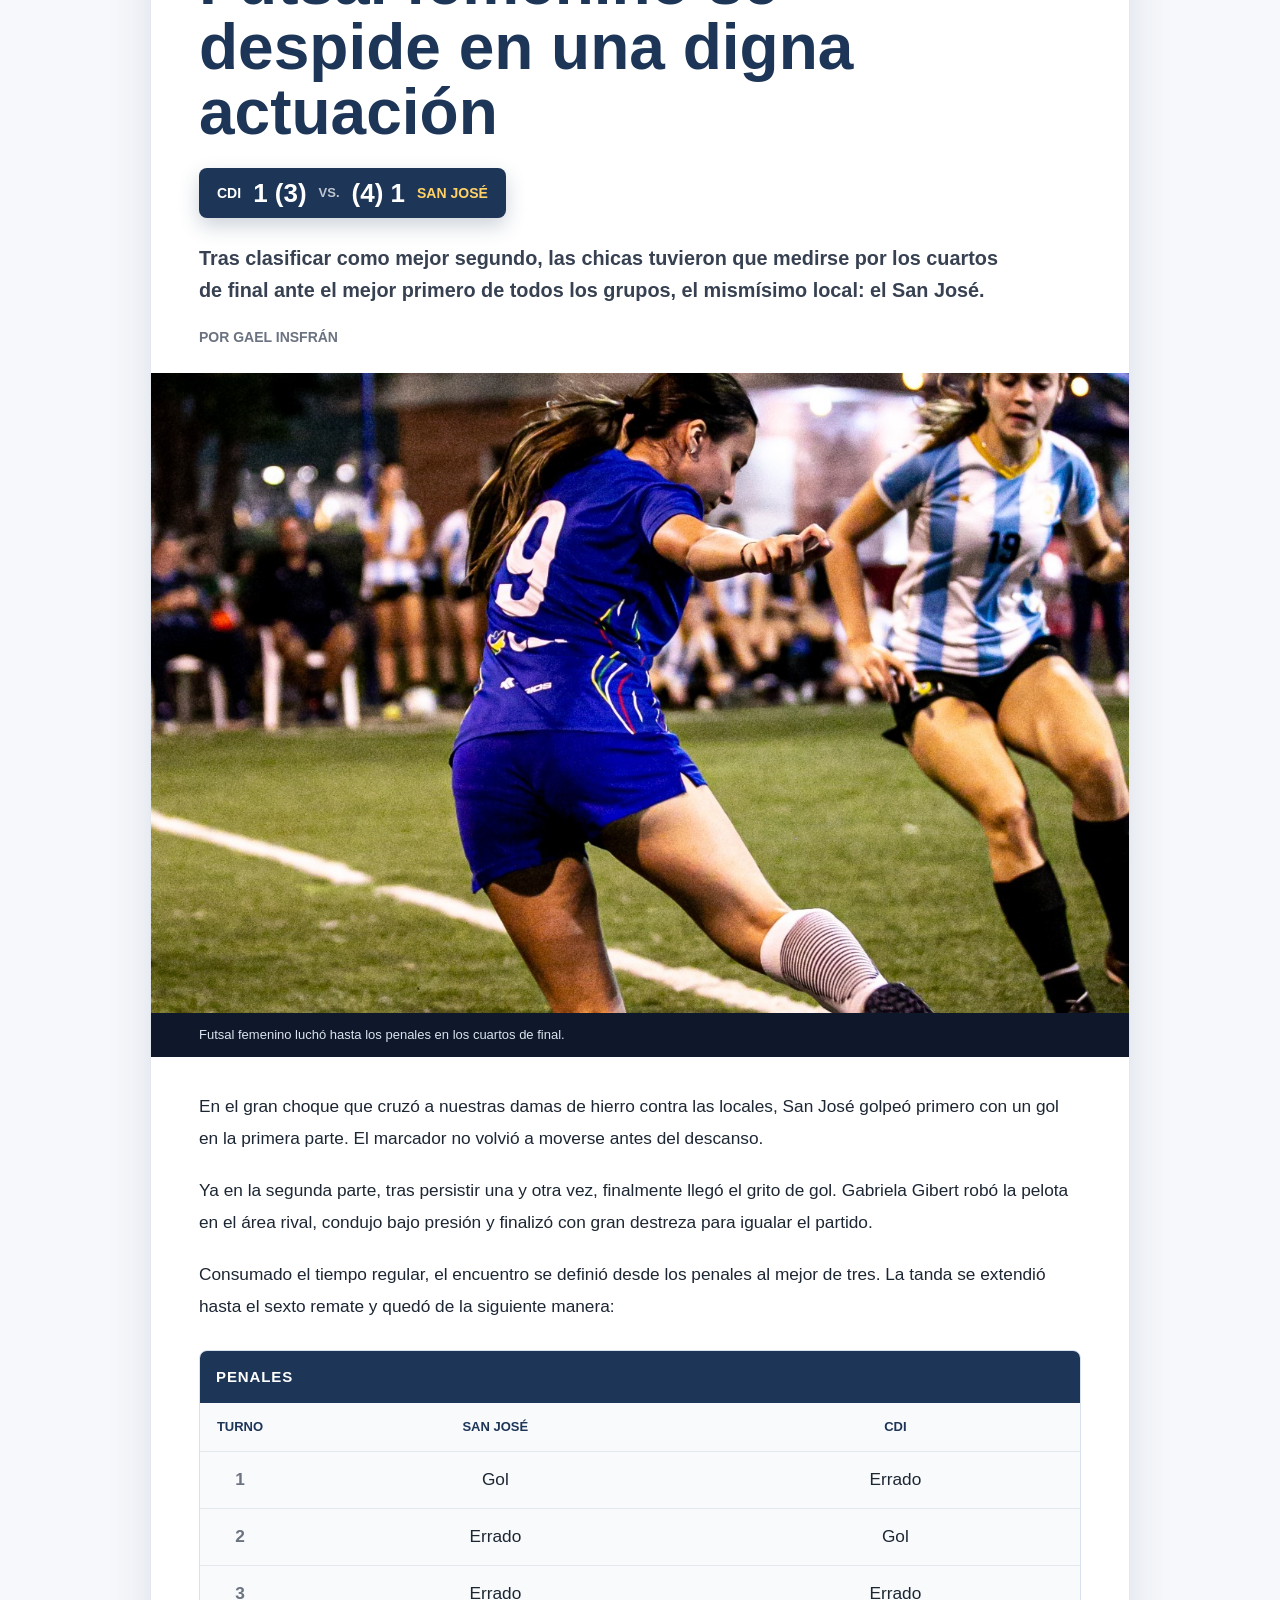
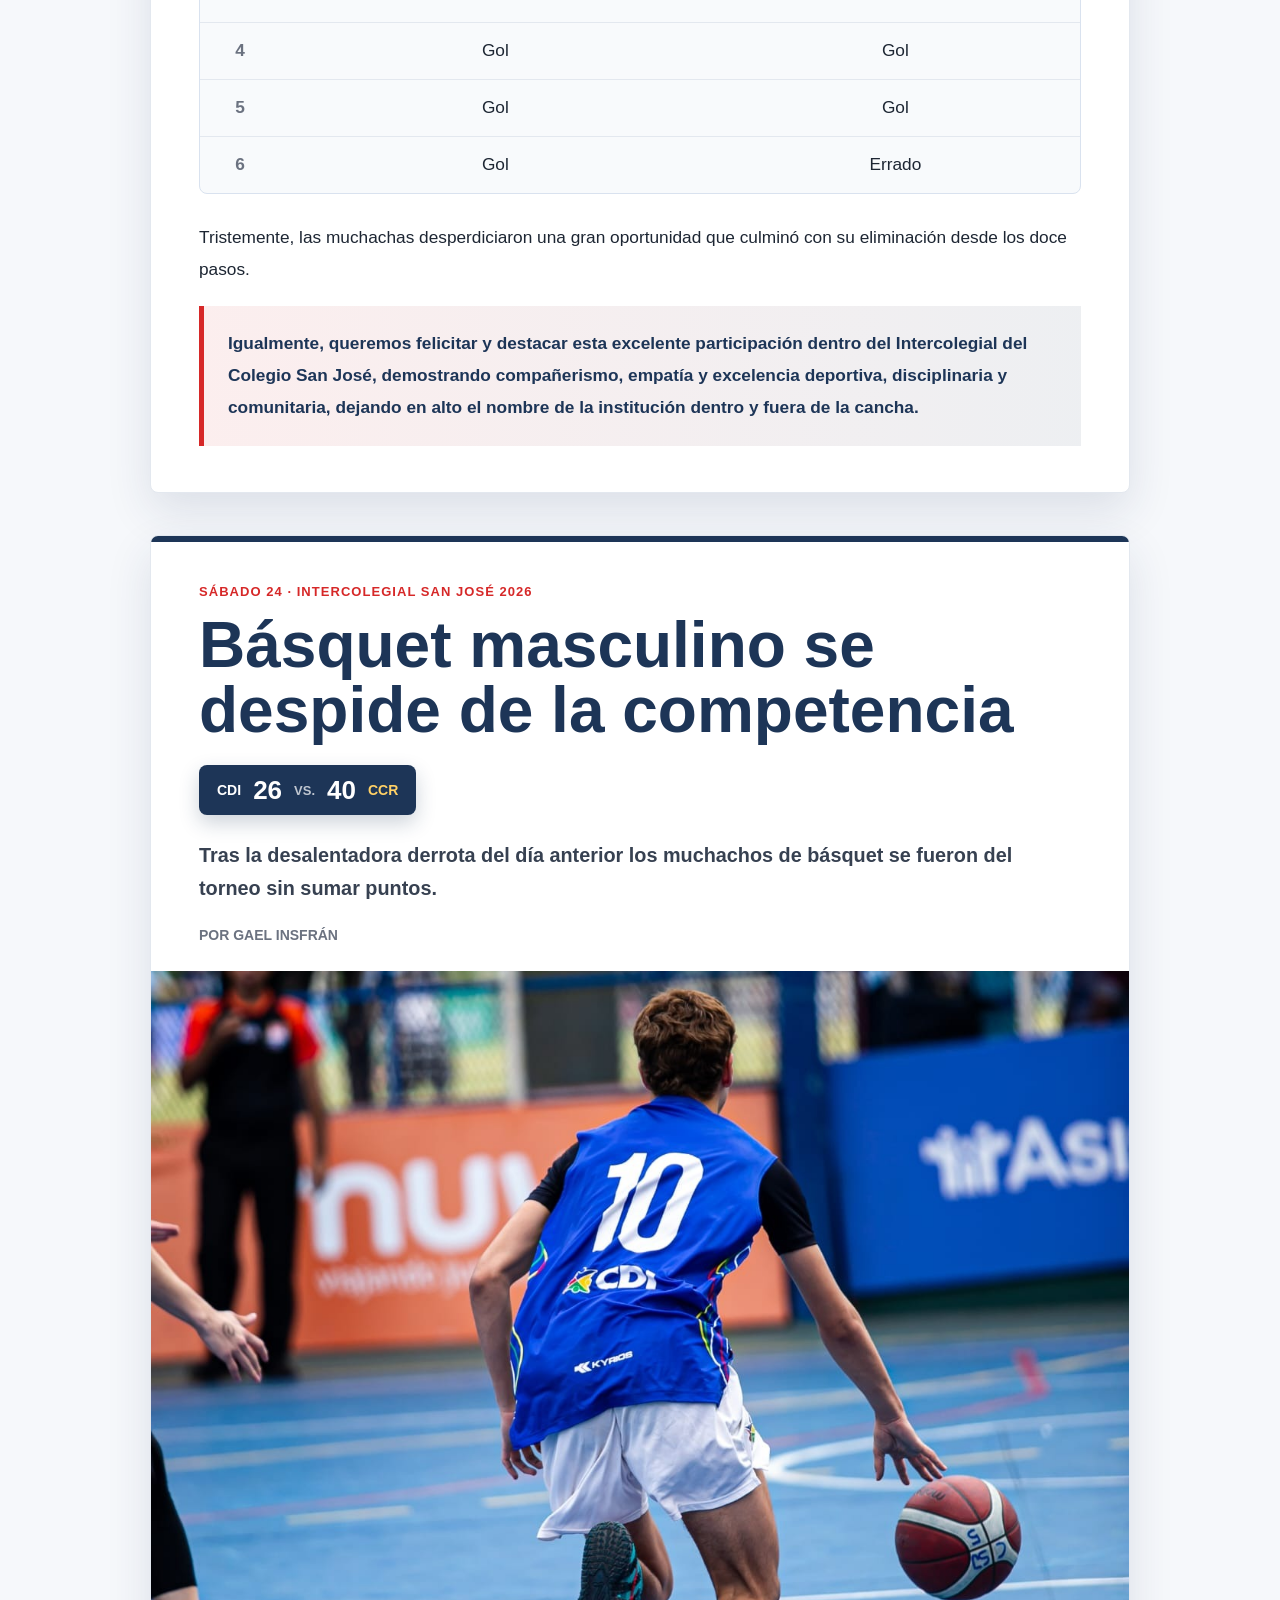
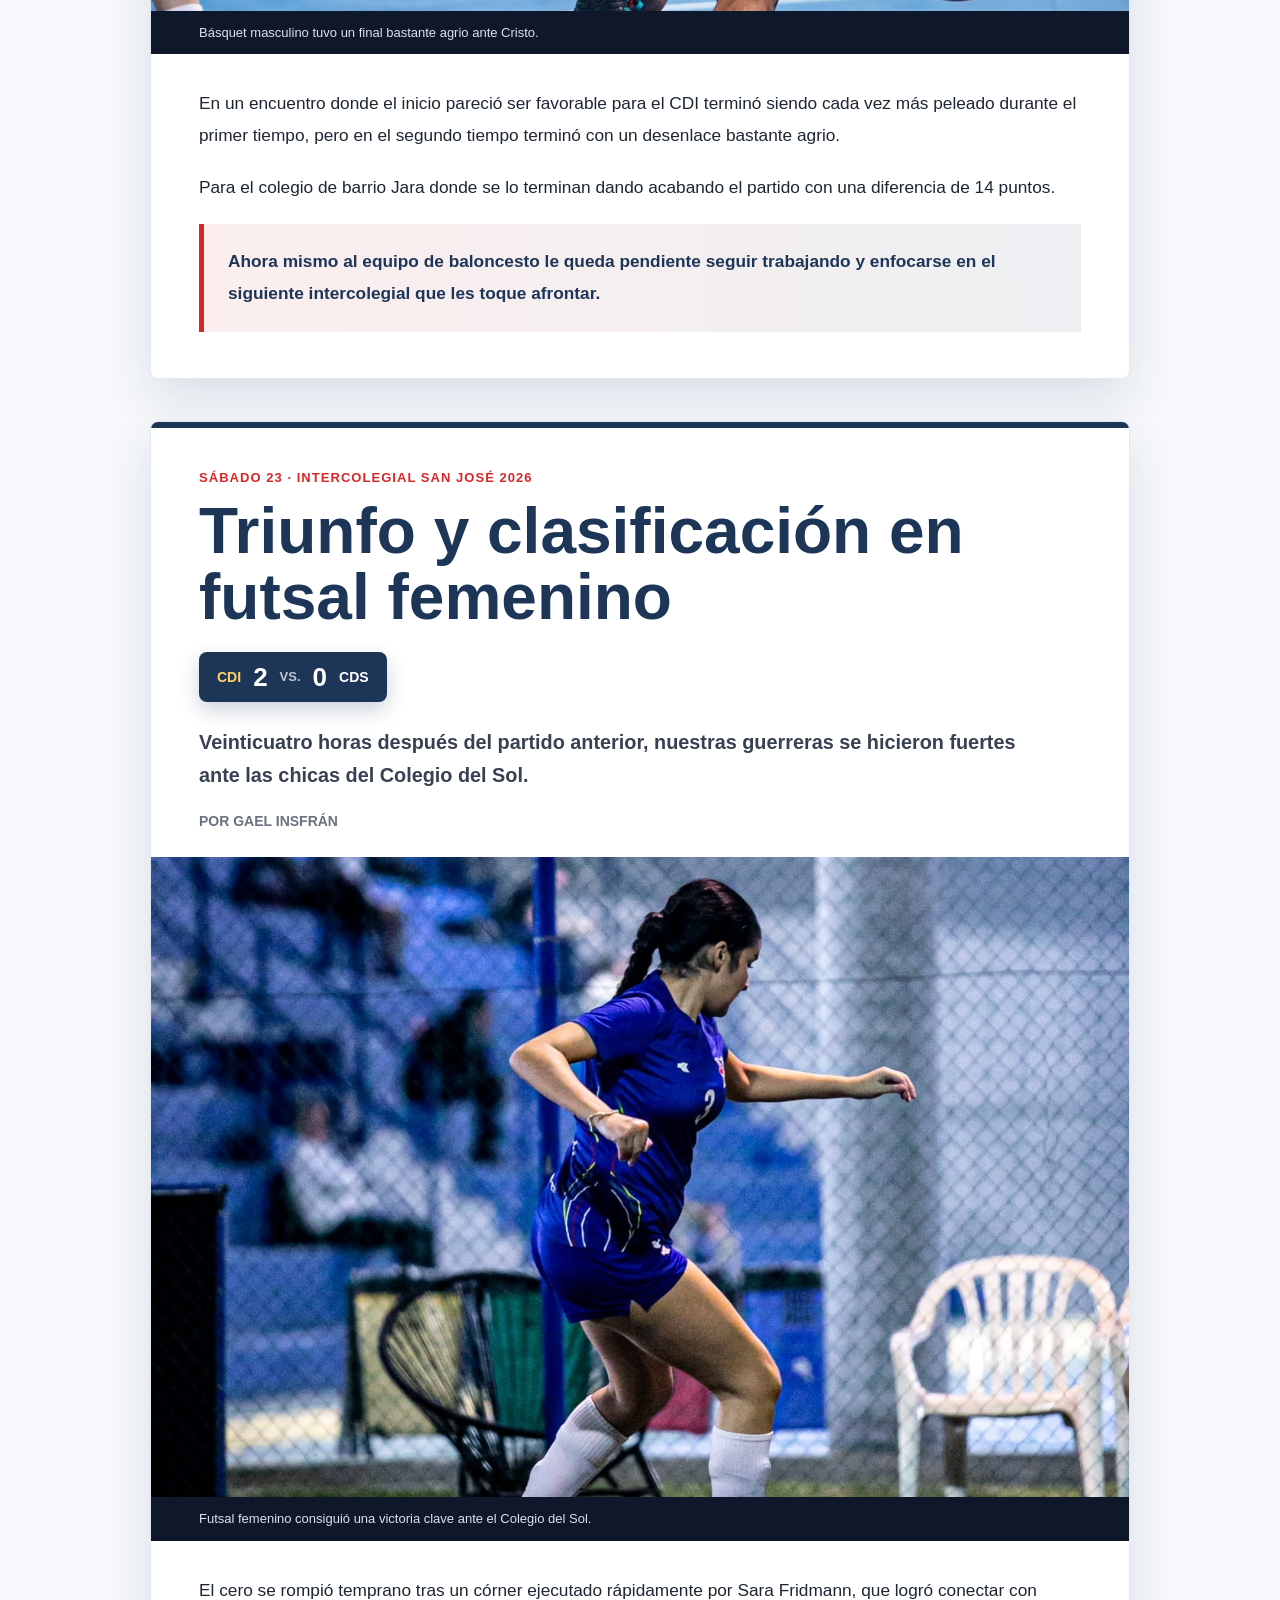
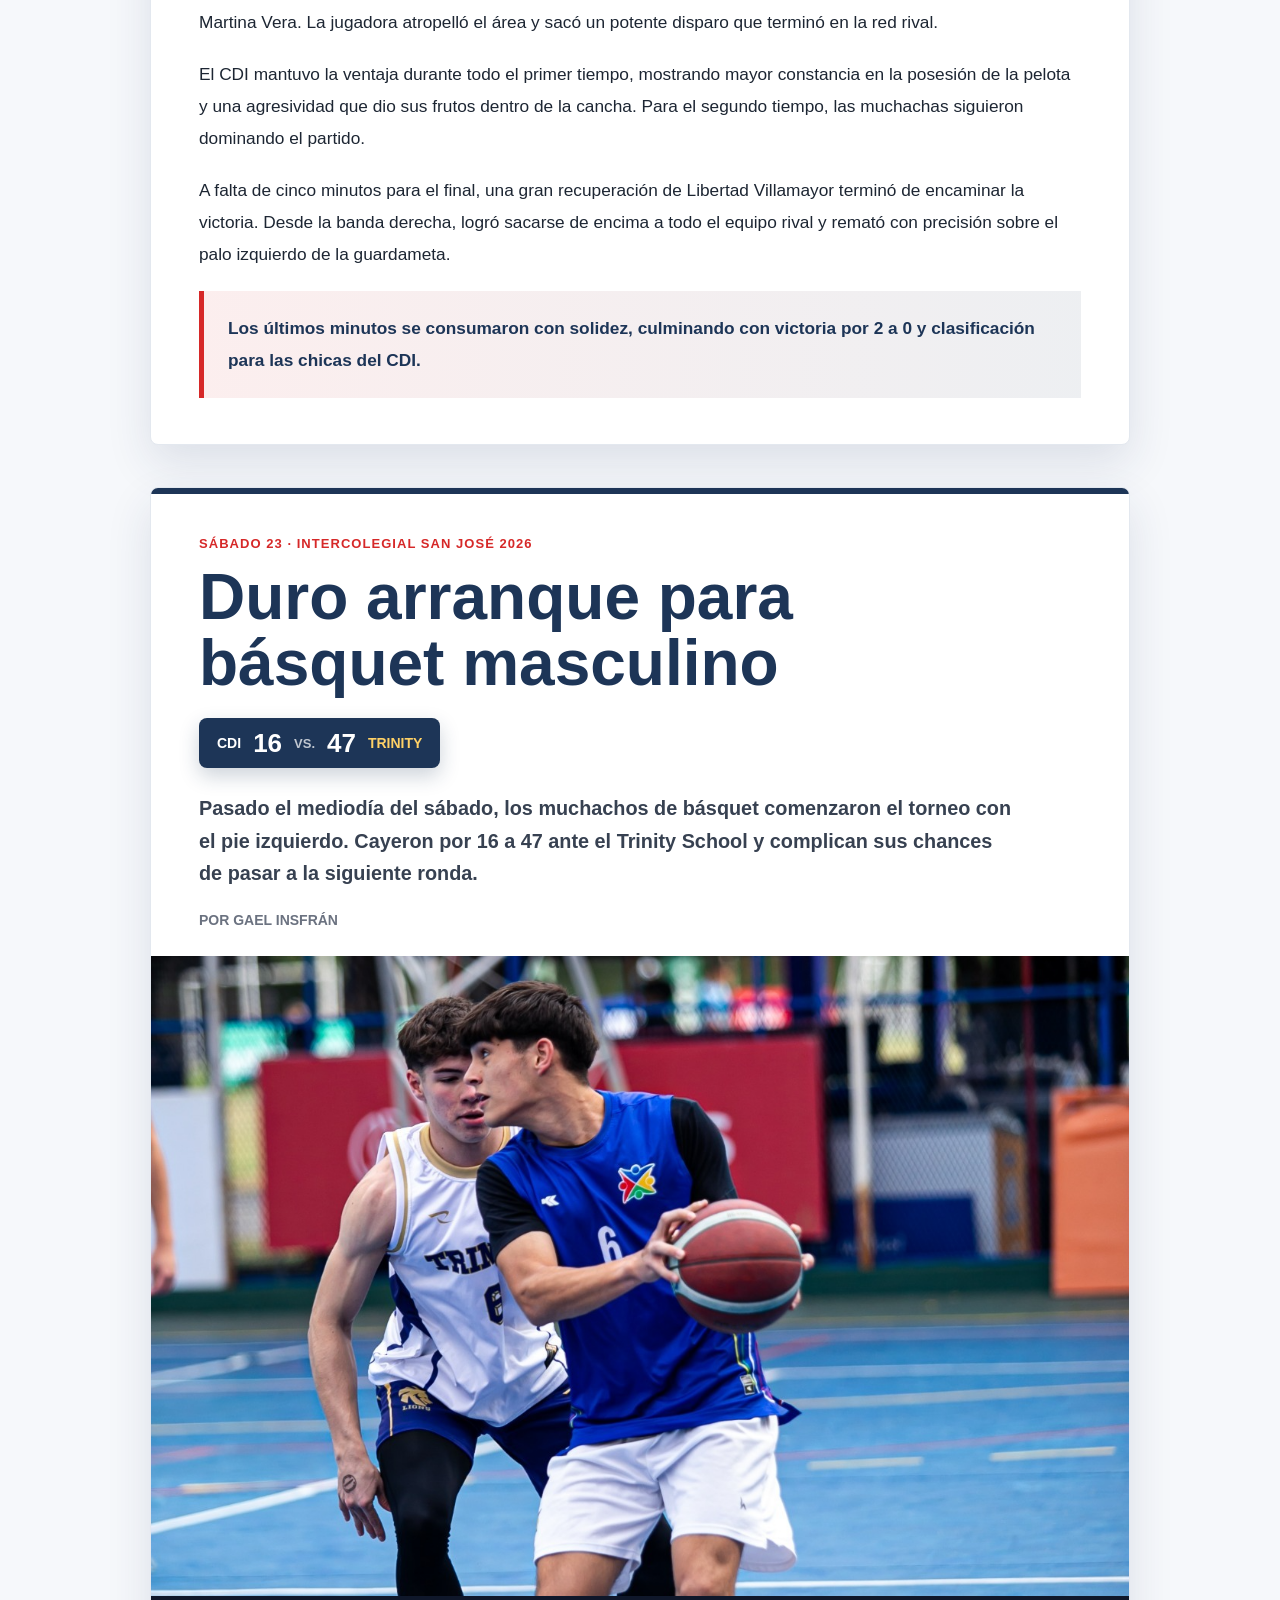
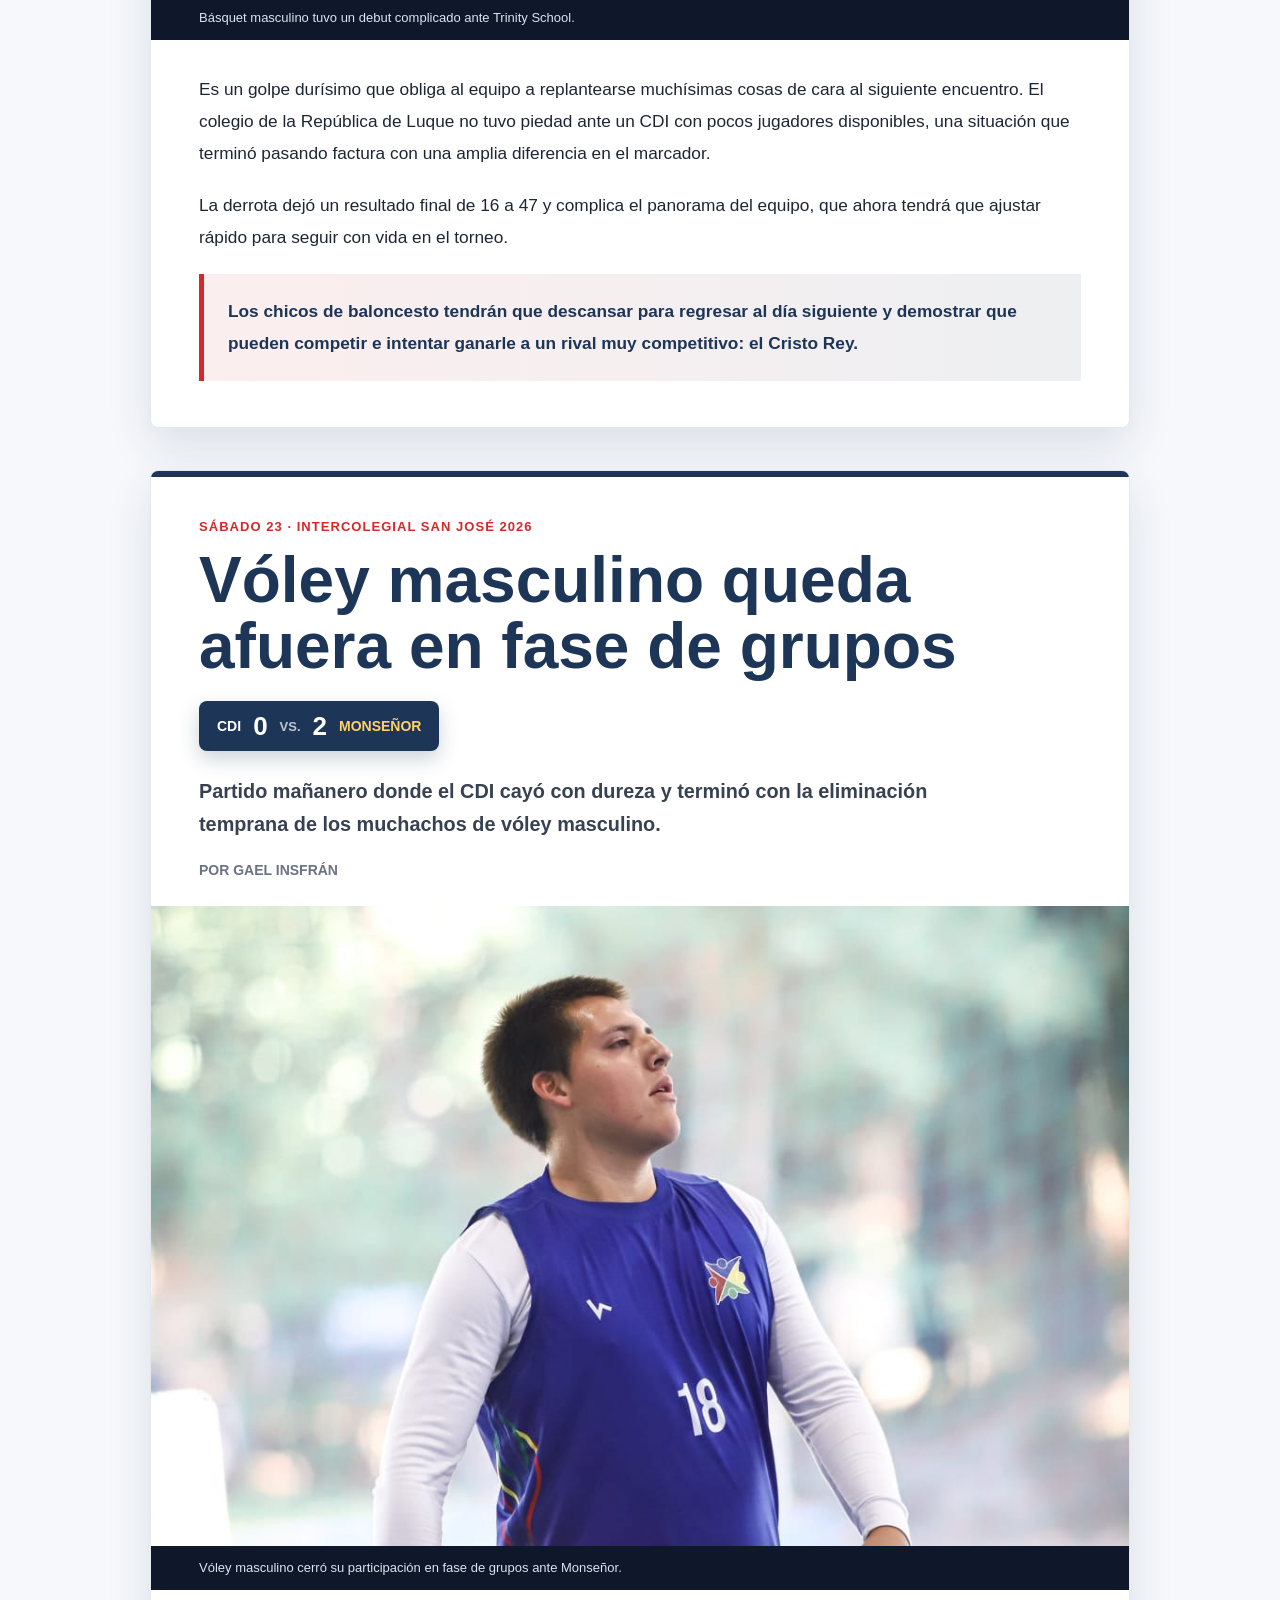
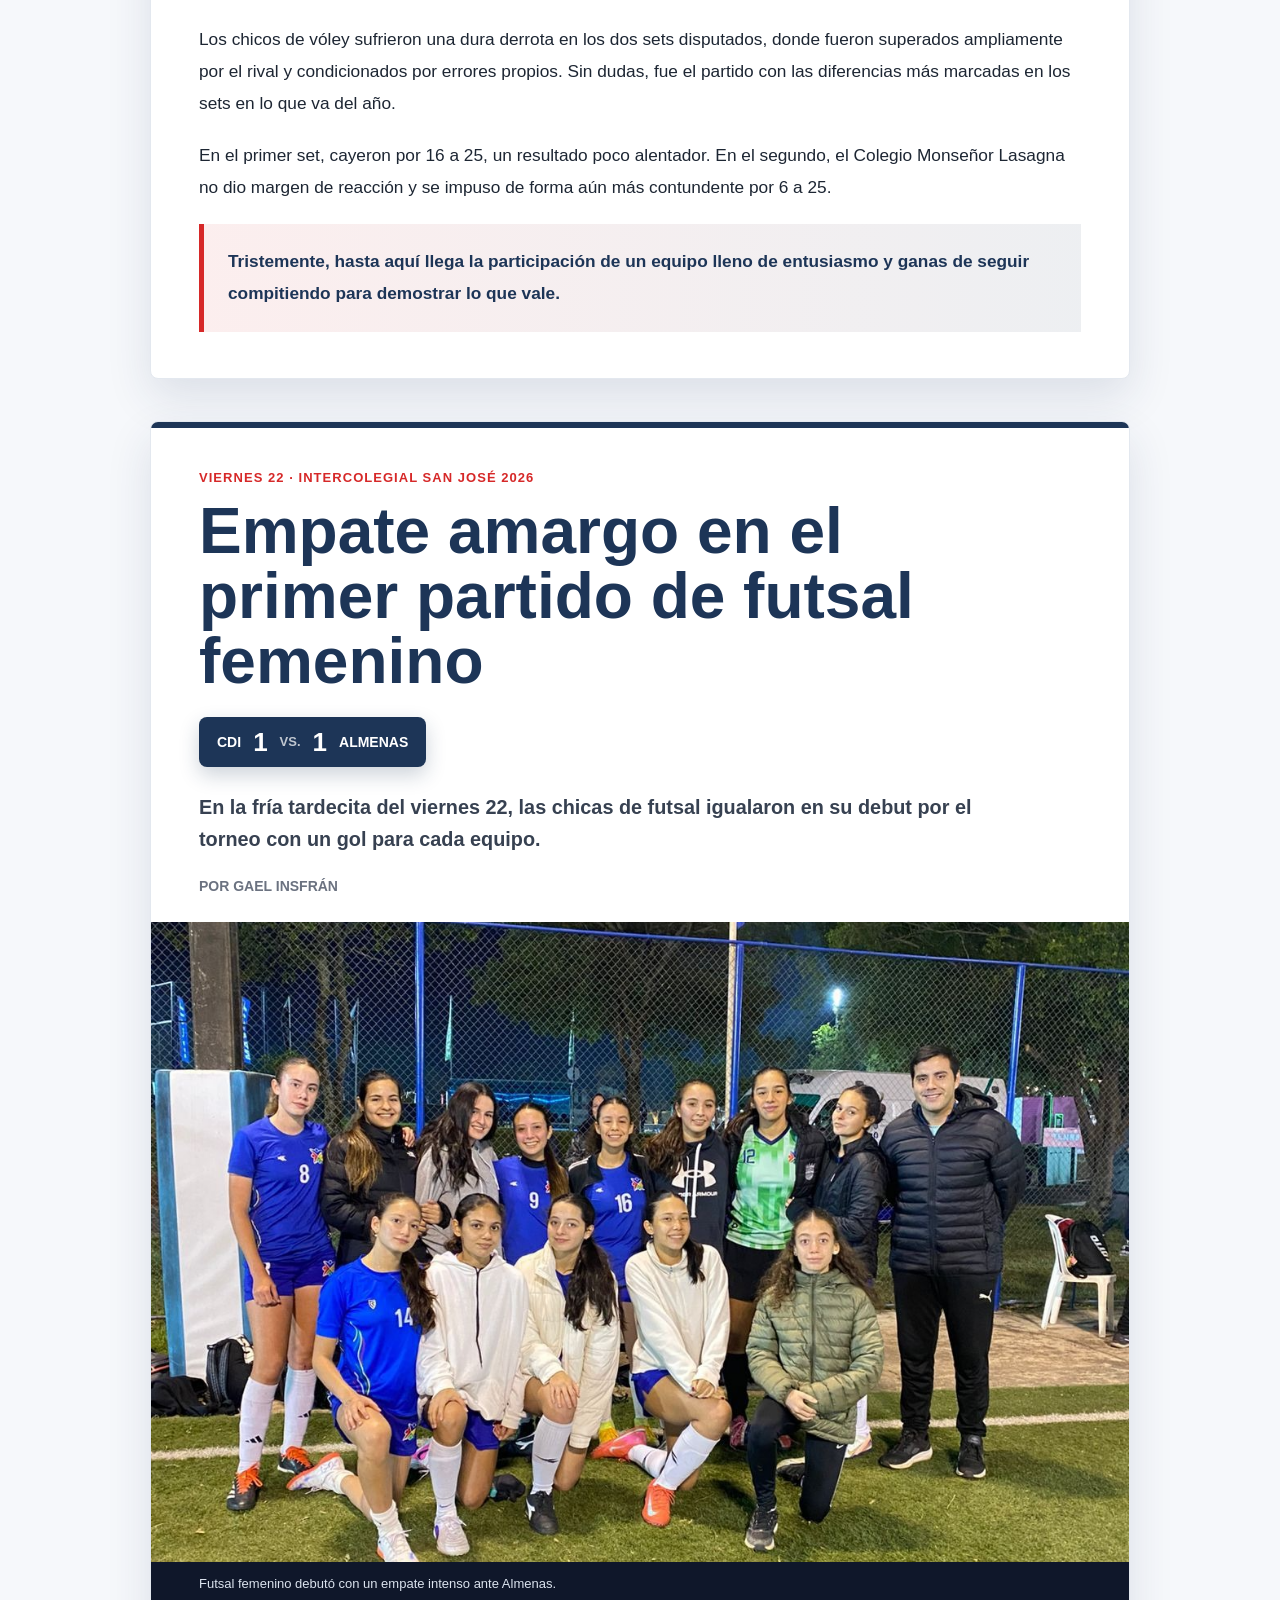
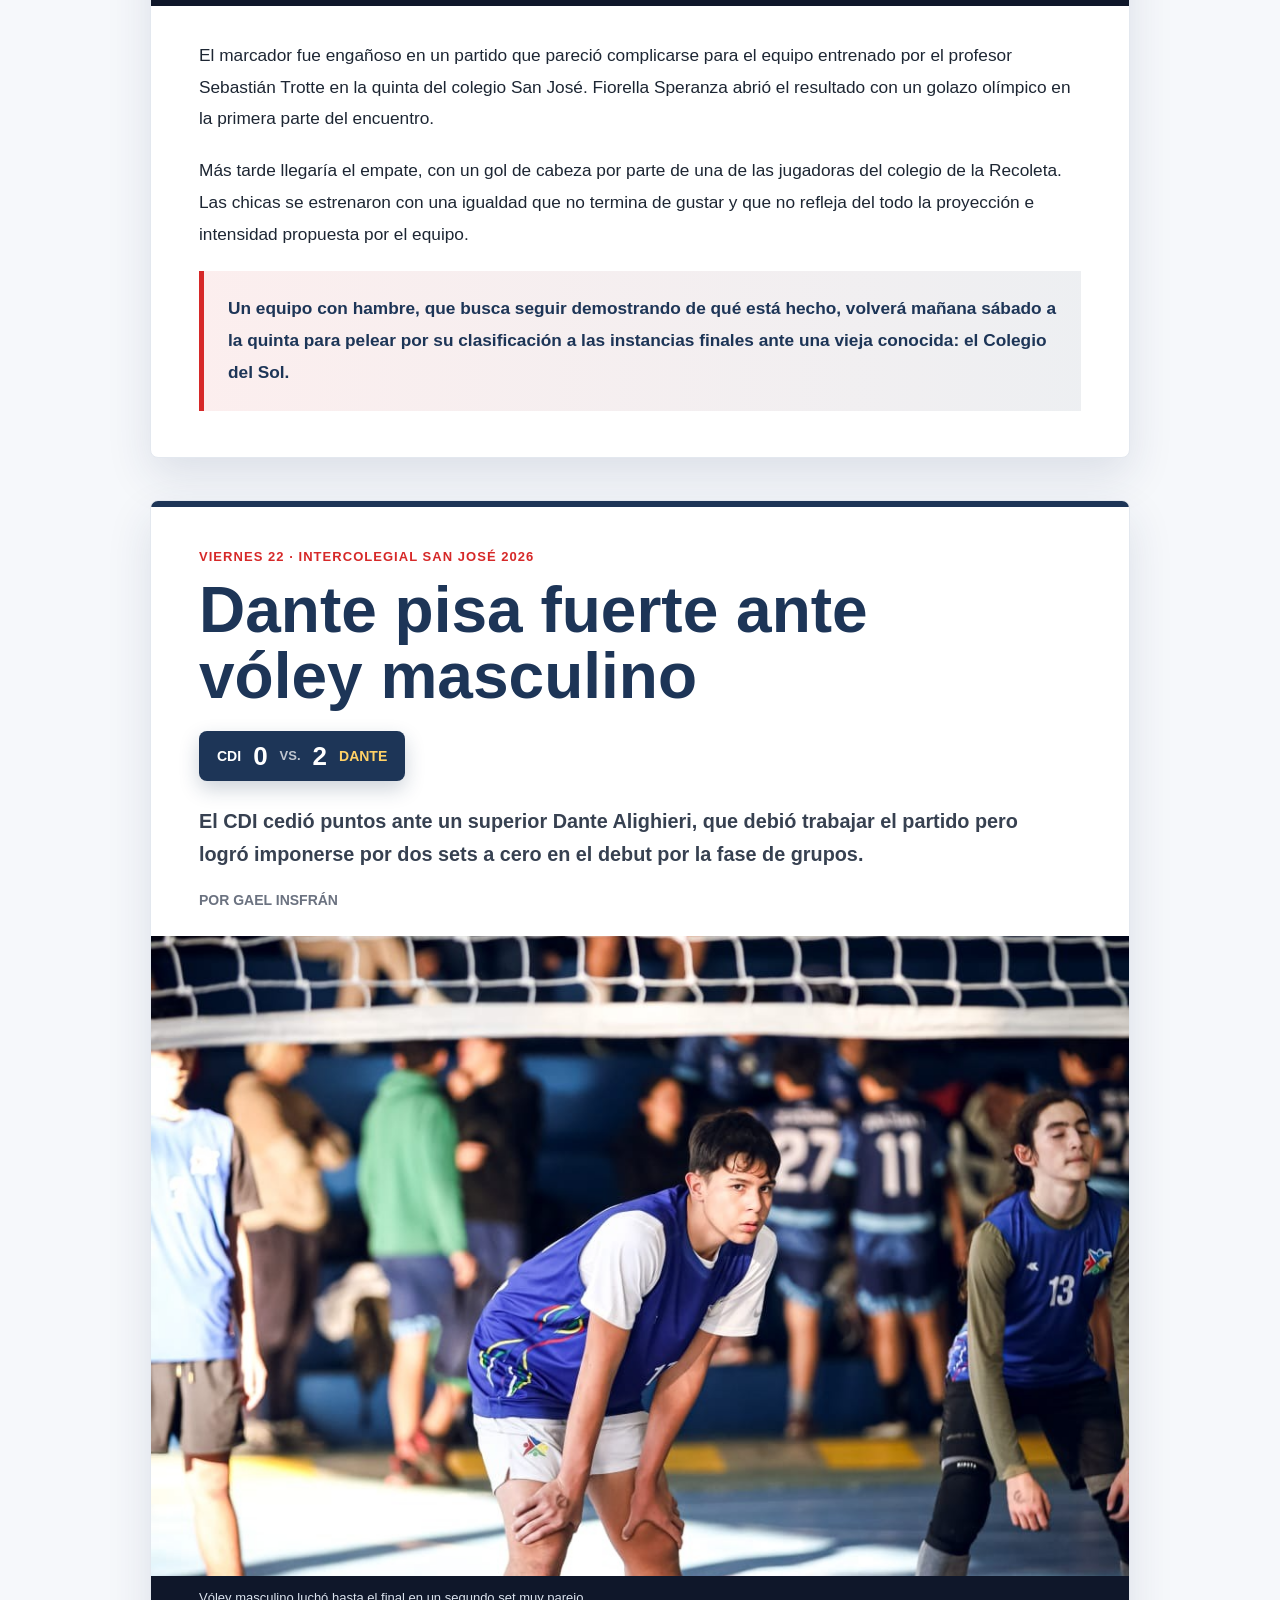
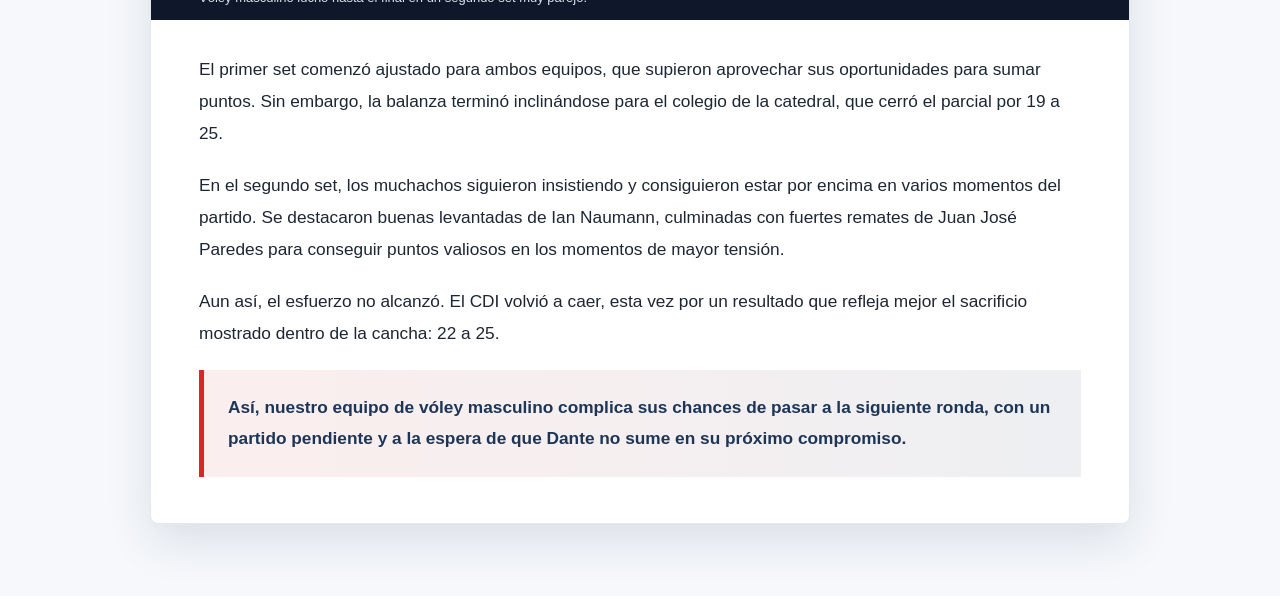
==== commit b85dc5a6: "Add files via upload" ====
--- a/Articulos.html
+++ b/Articulos.html
@@ -15,7 +15,6 @@
             <a href="index.html">La Tribuna del CDI</a>
             <a href="Resultados.html">Resultados</a>
             <a href="Entrevistas.html">Entrevistas</a>
-            <a href="quienes somos.html">Quienes Somos</a>
         </div>
     </nav>
 
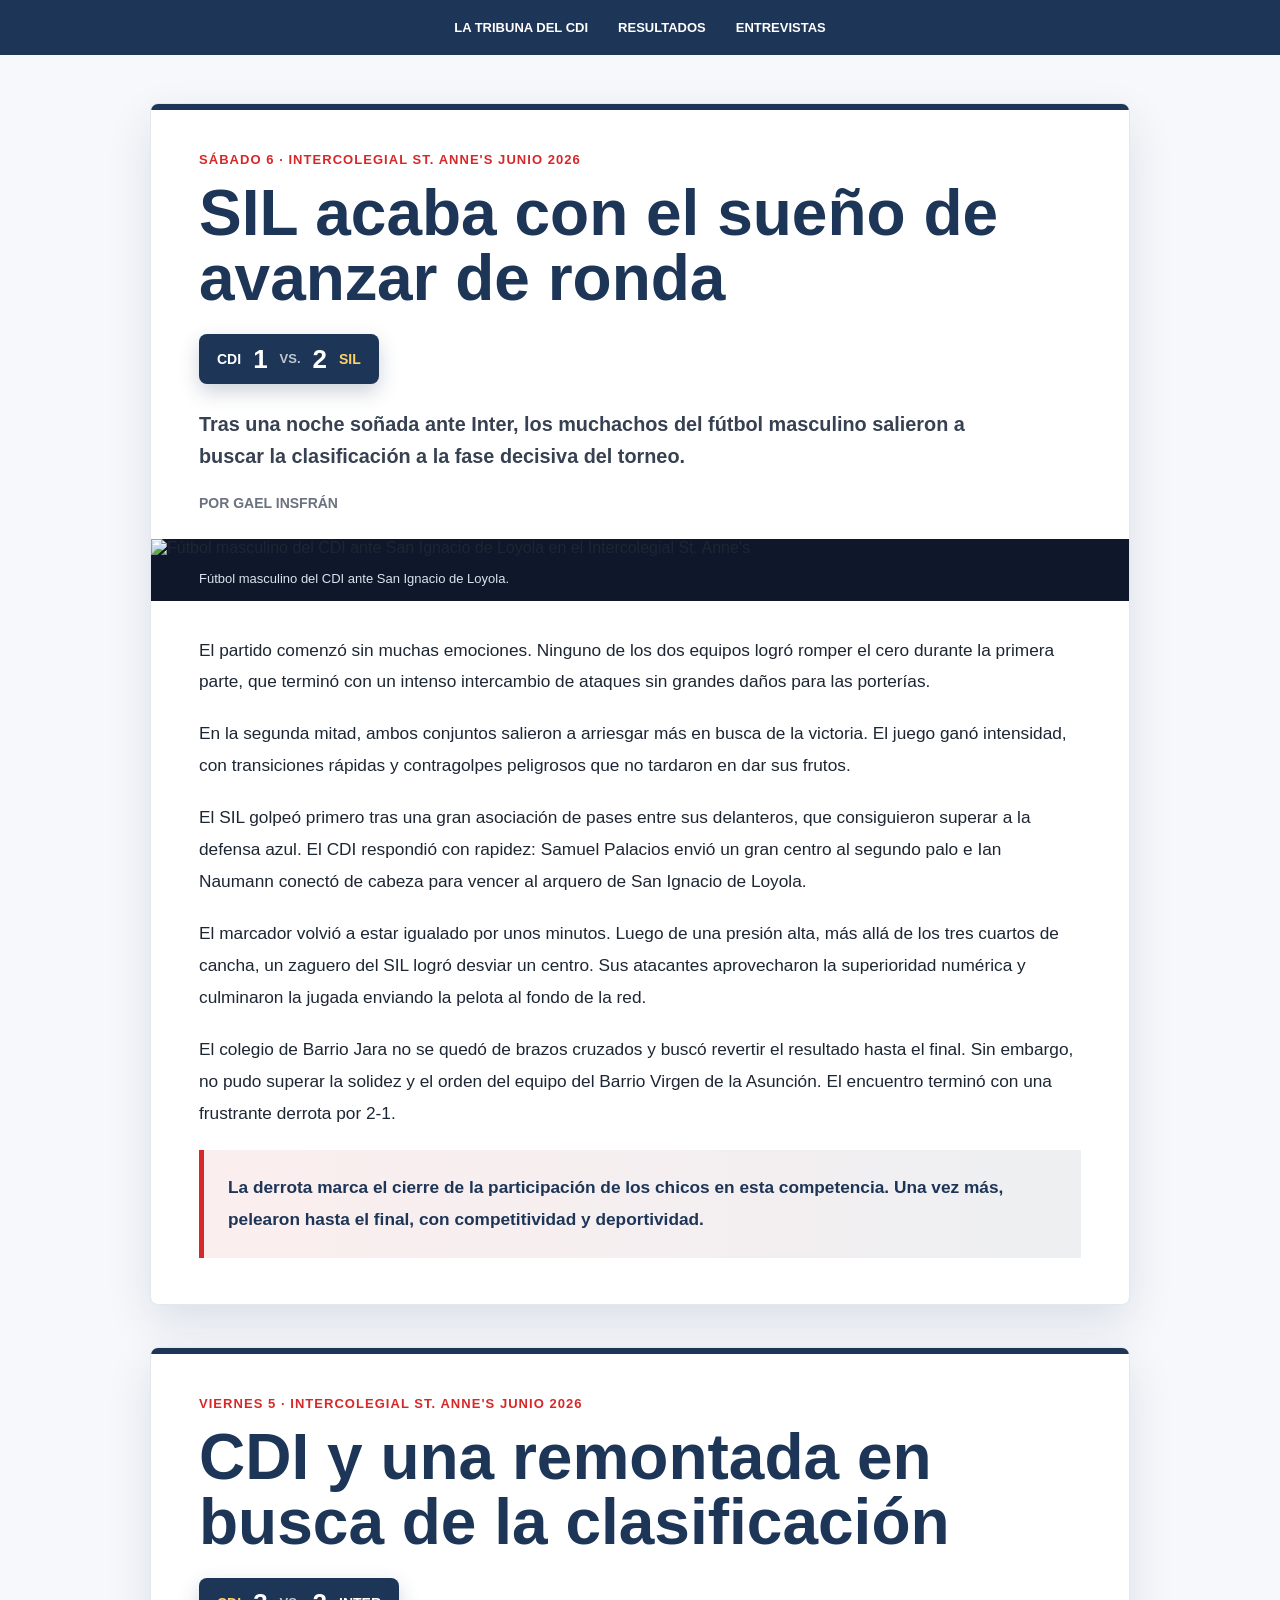
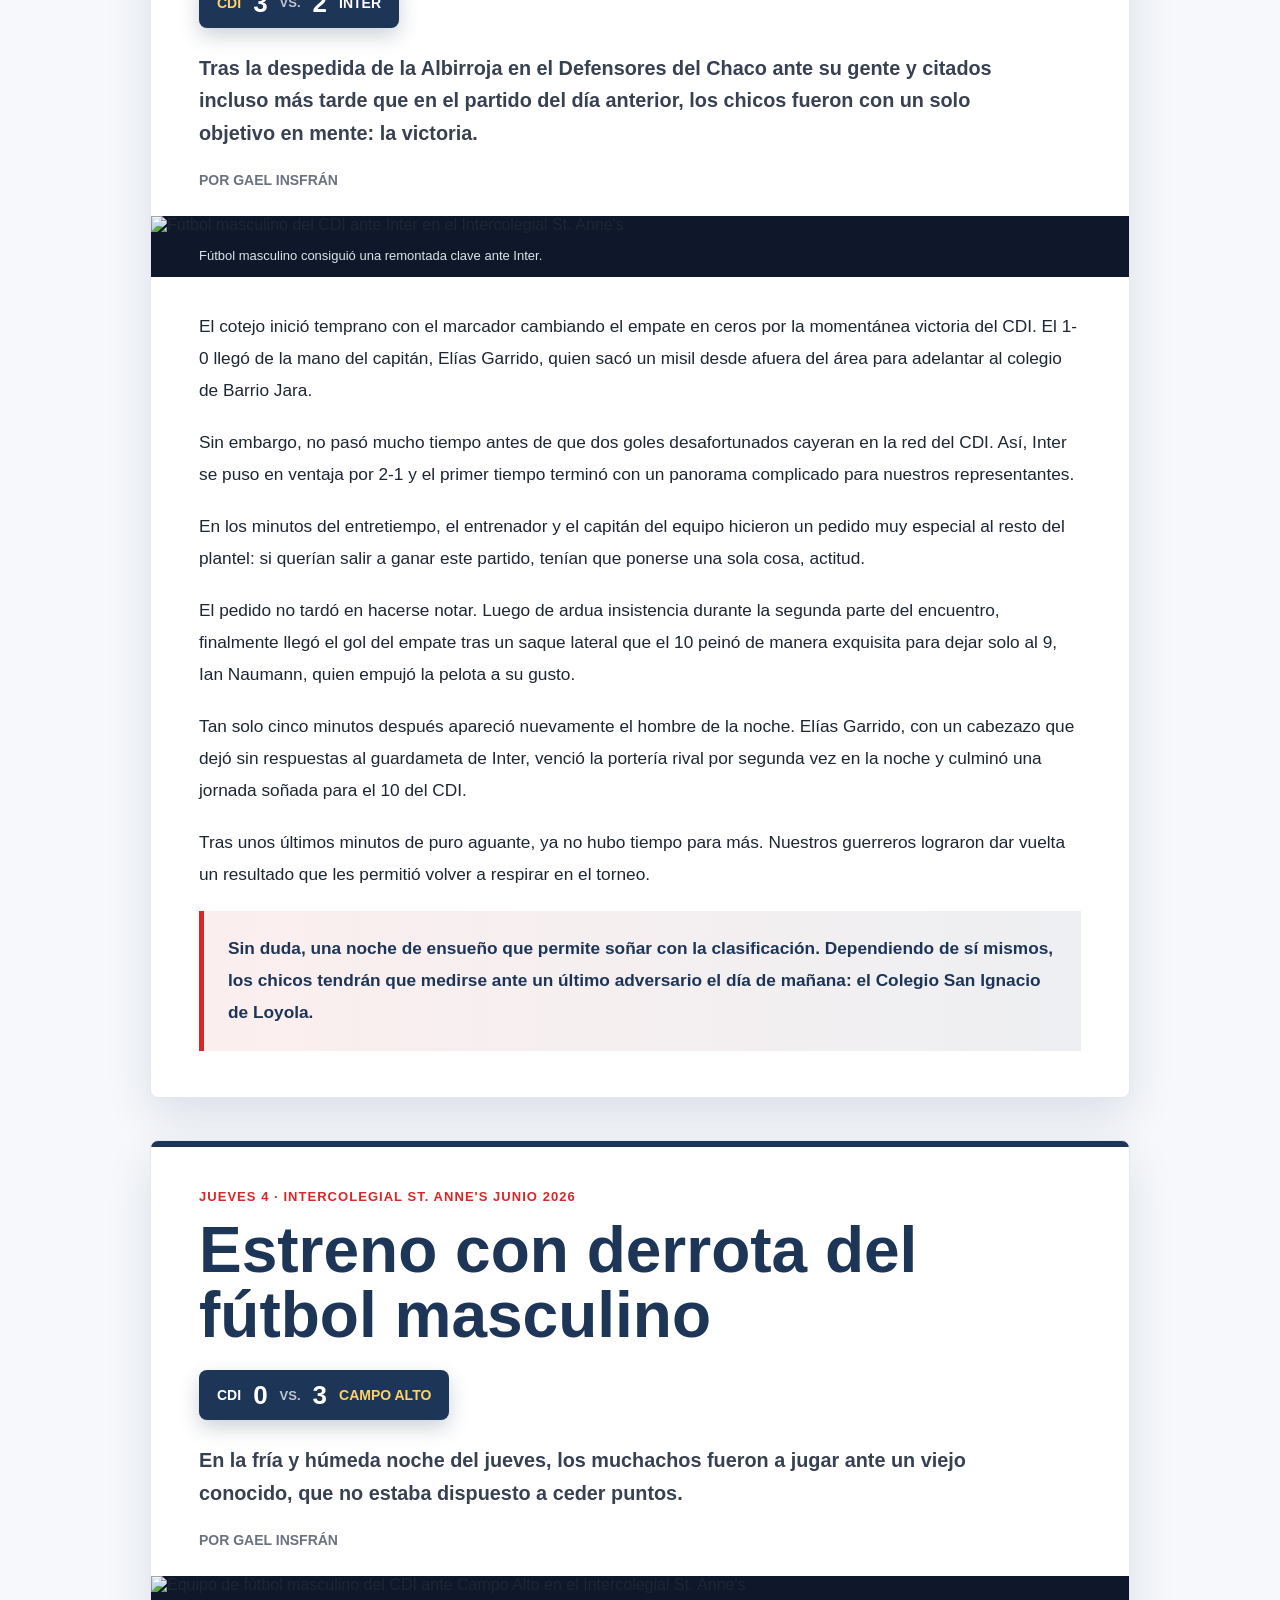
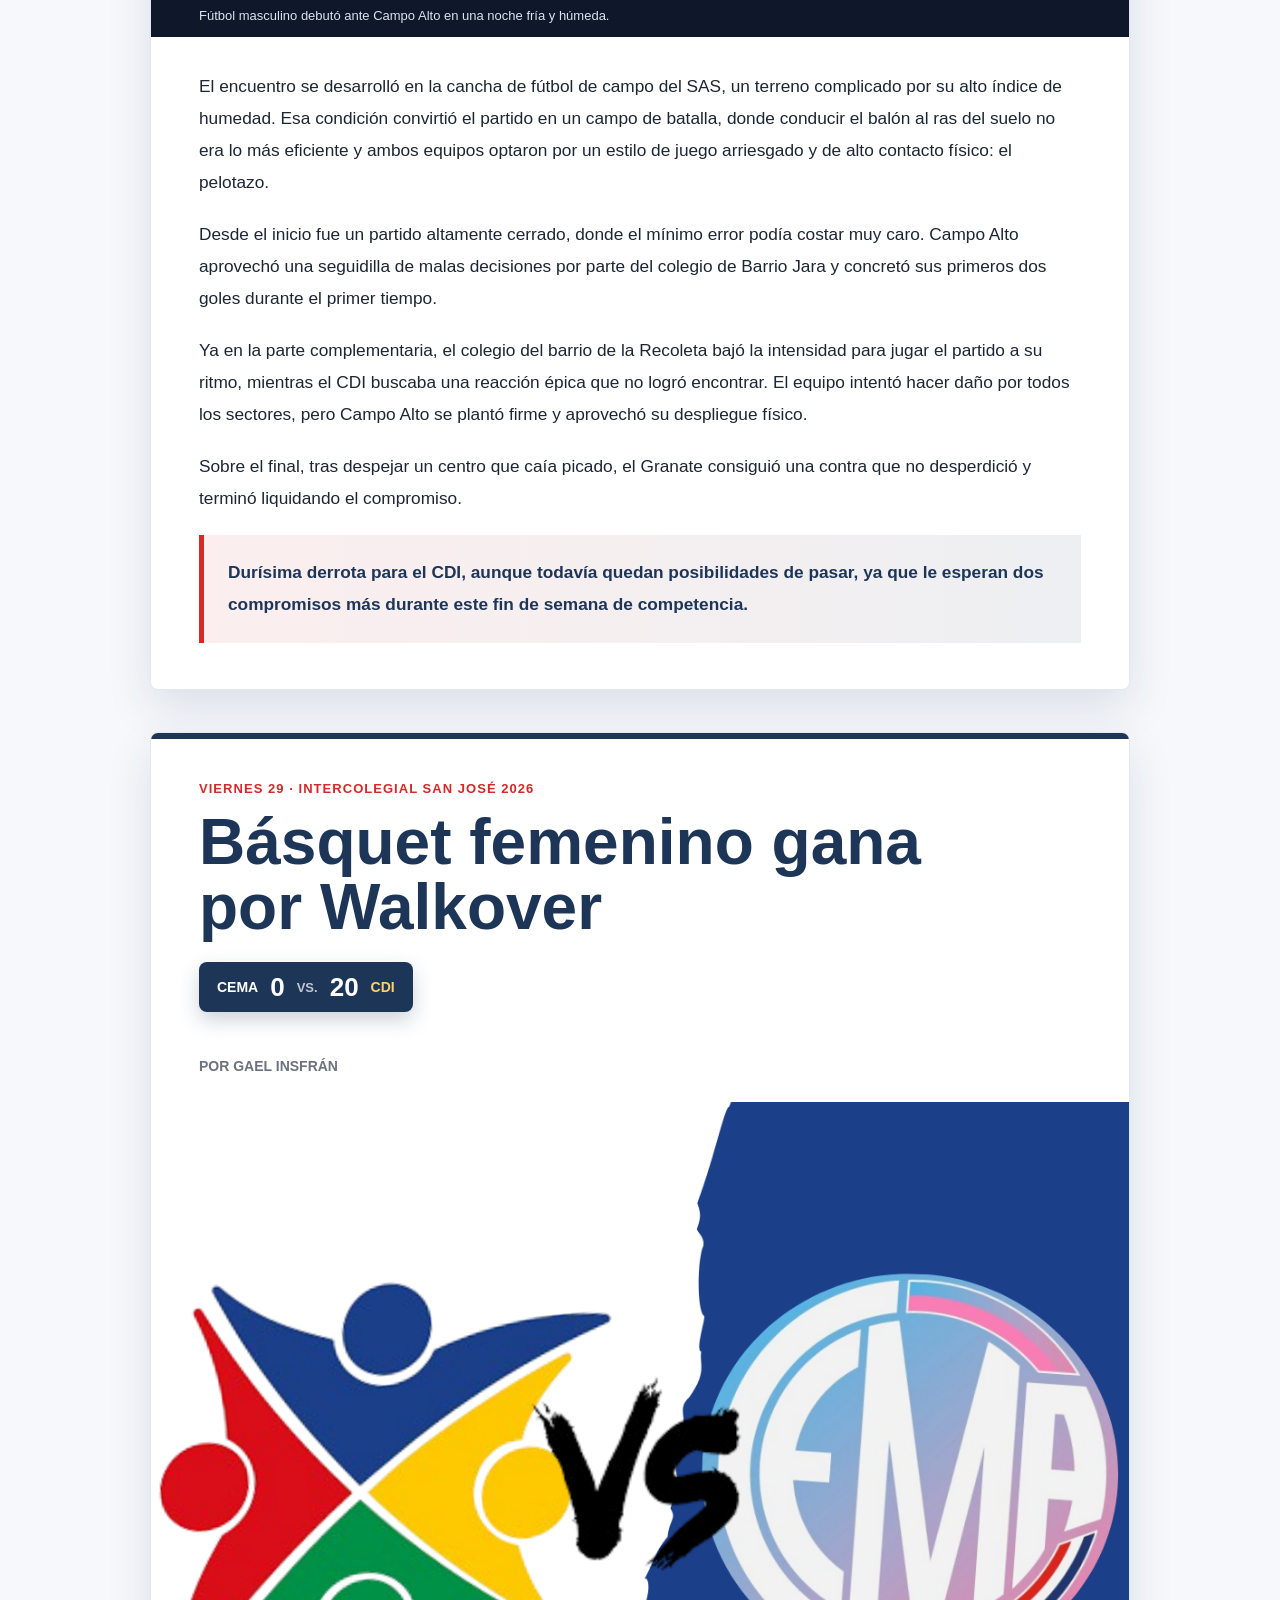
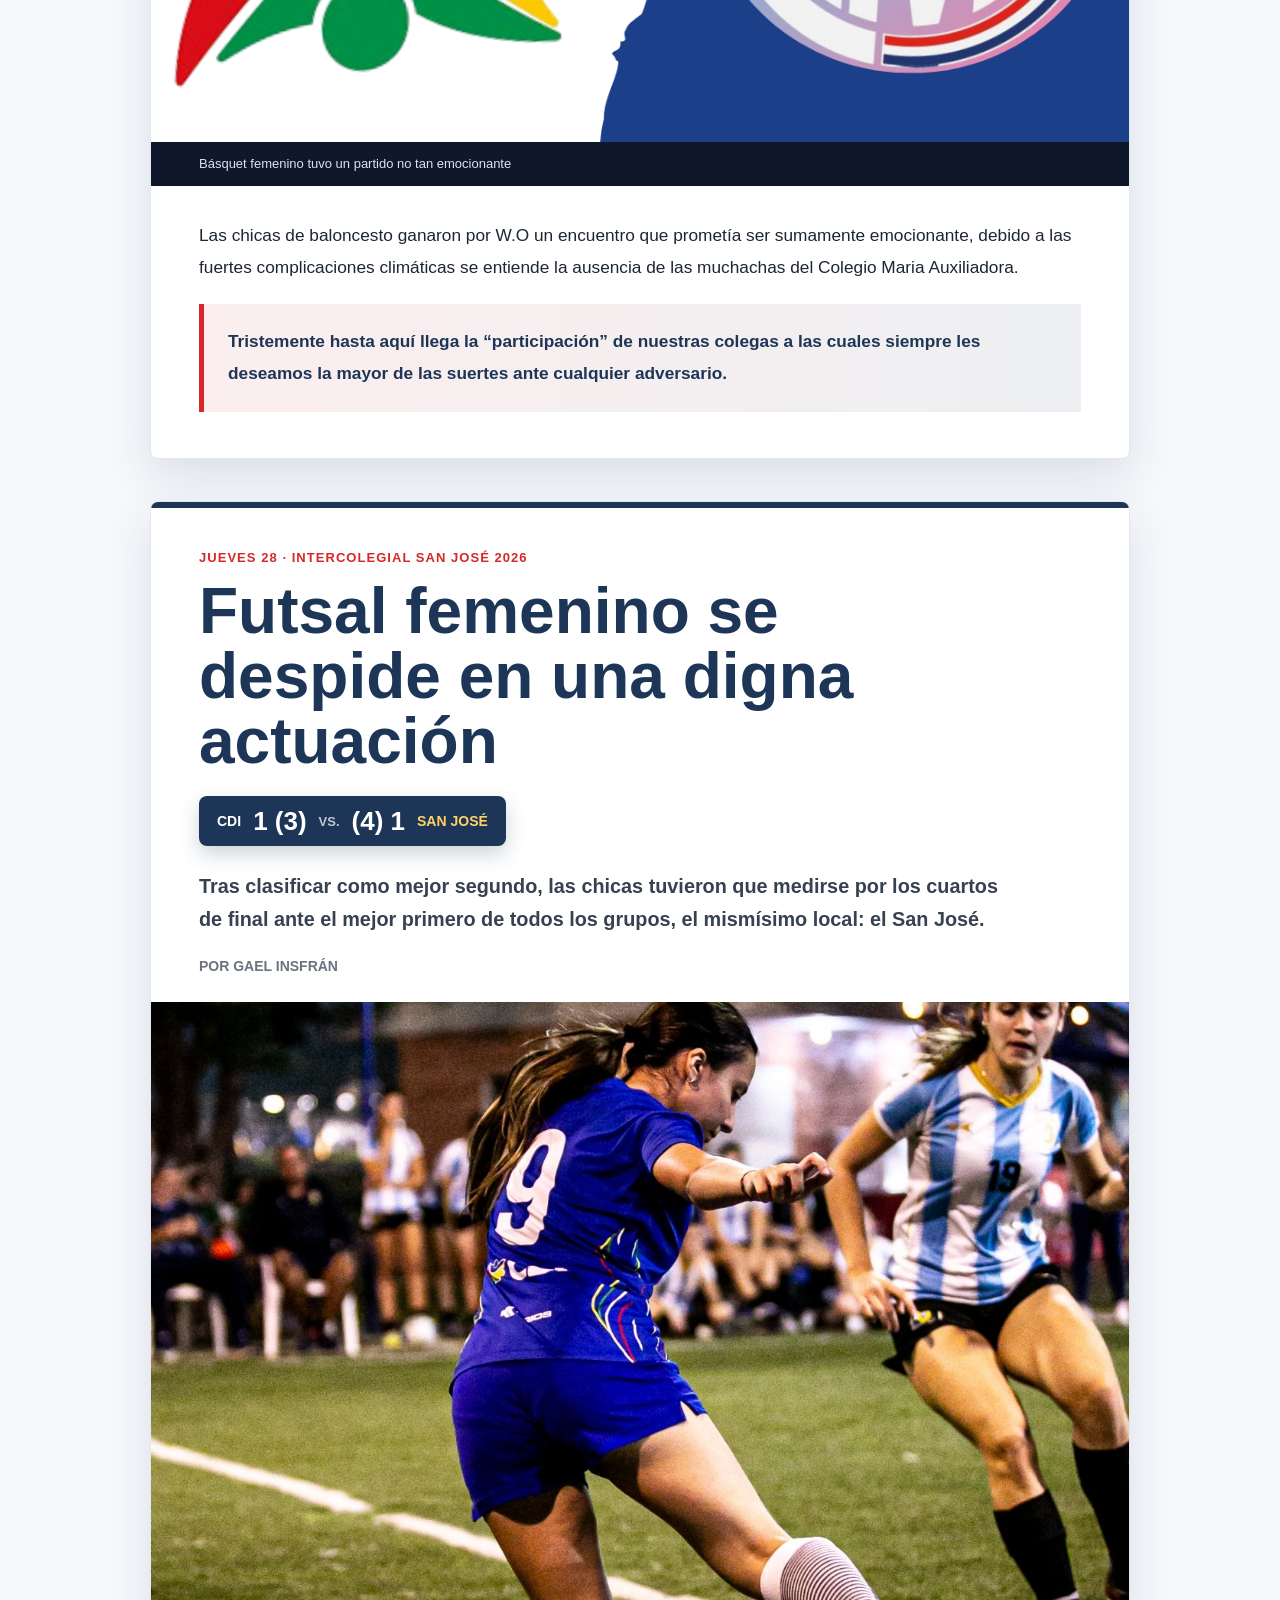
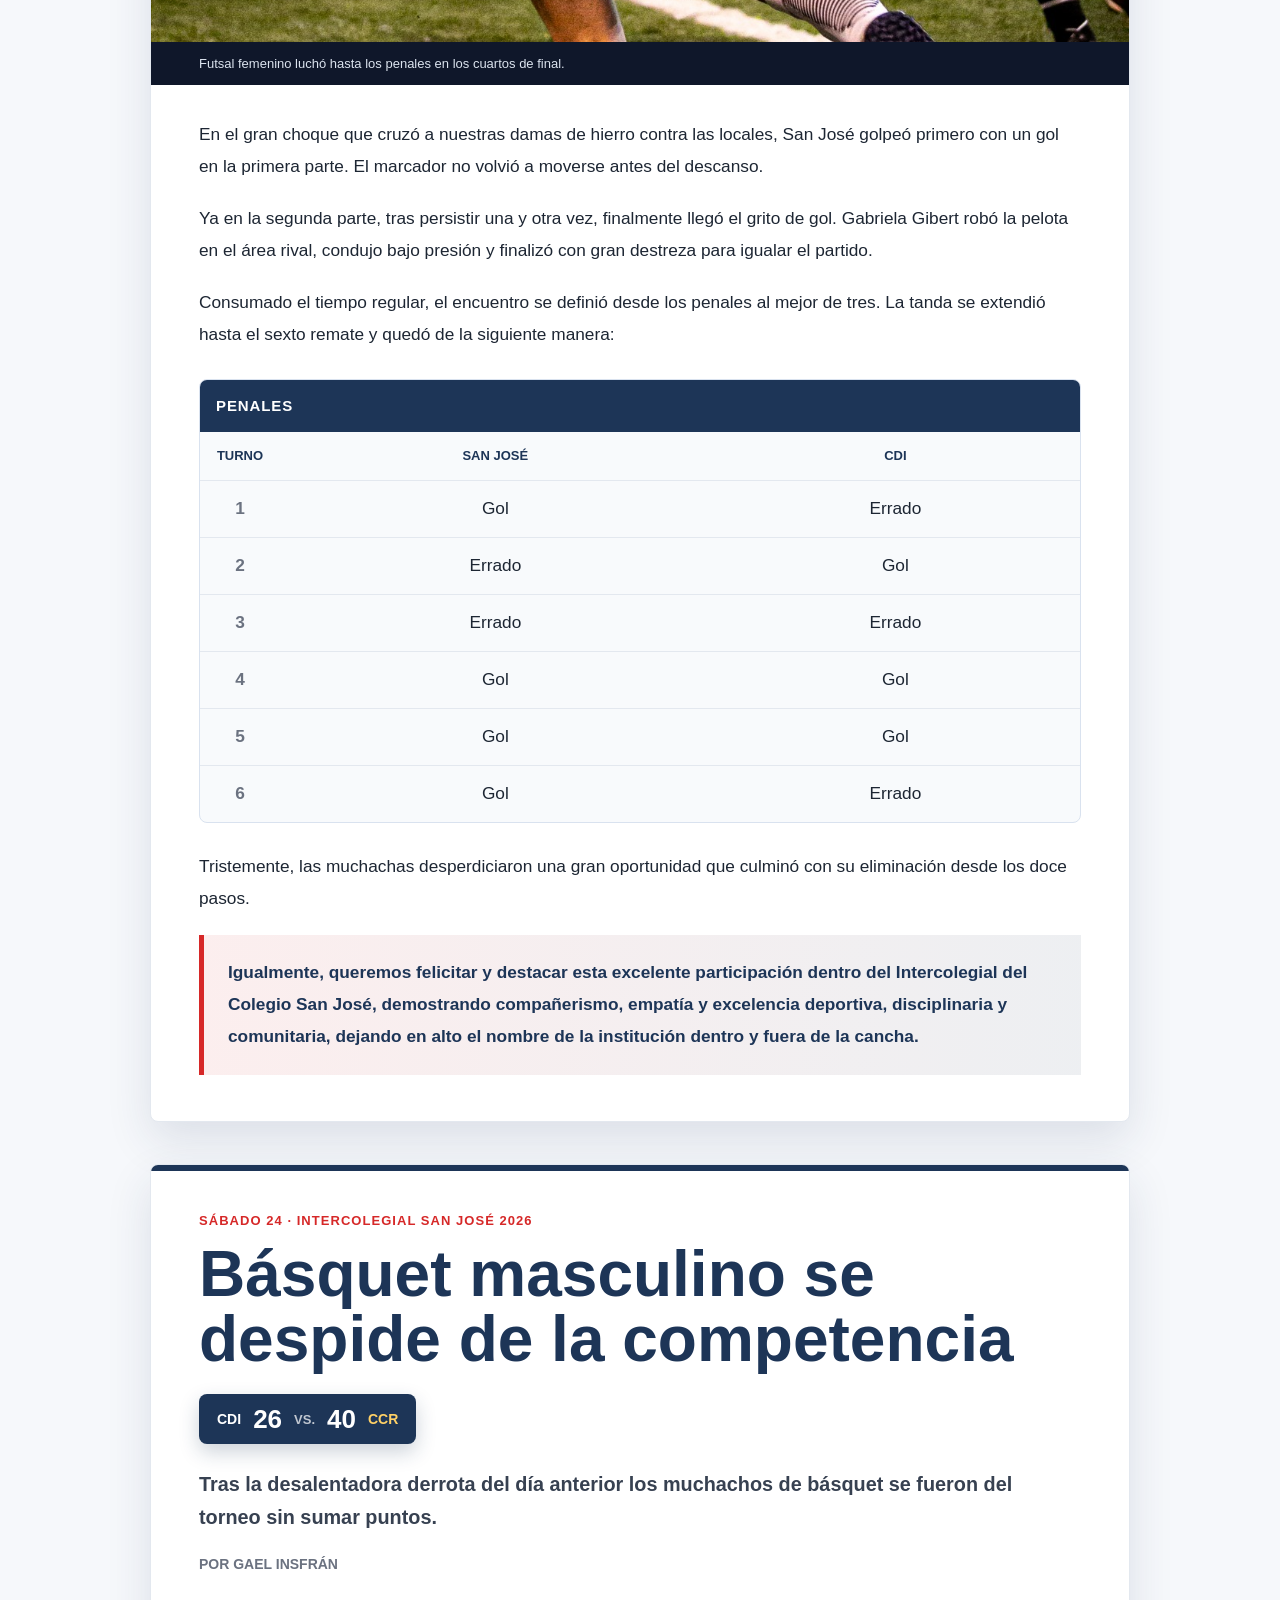
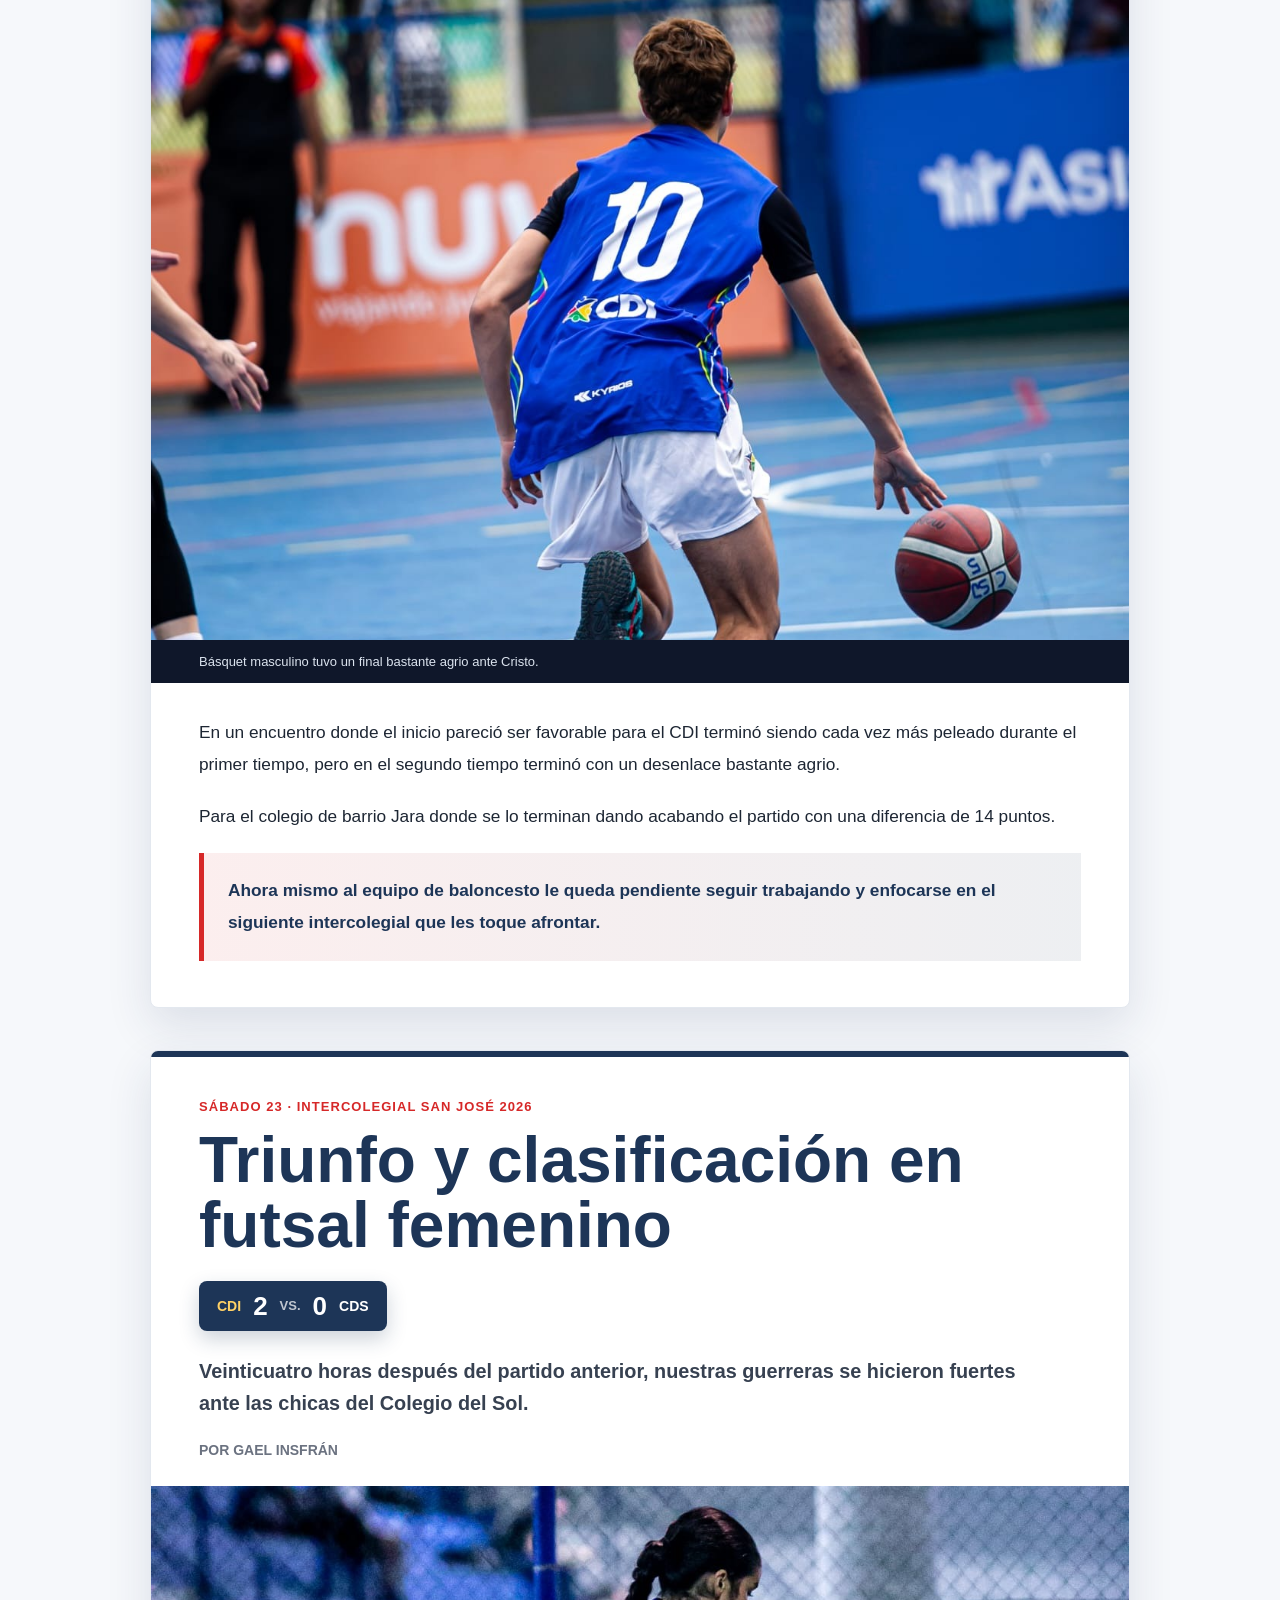
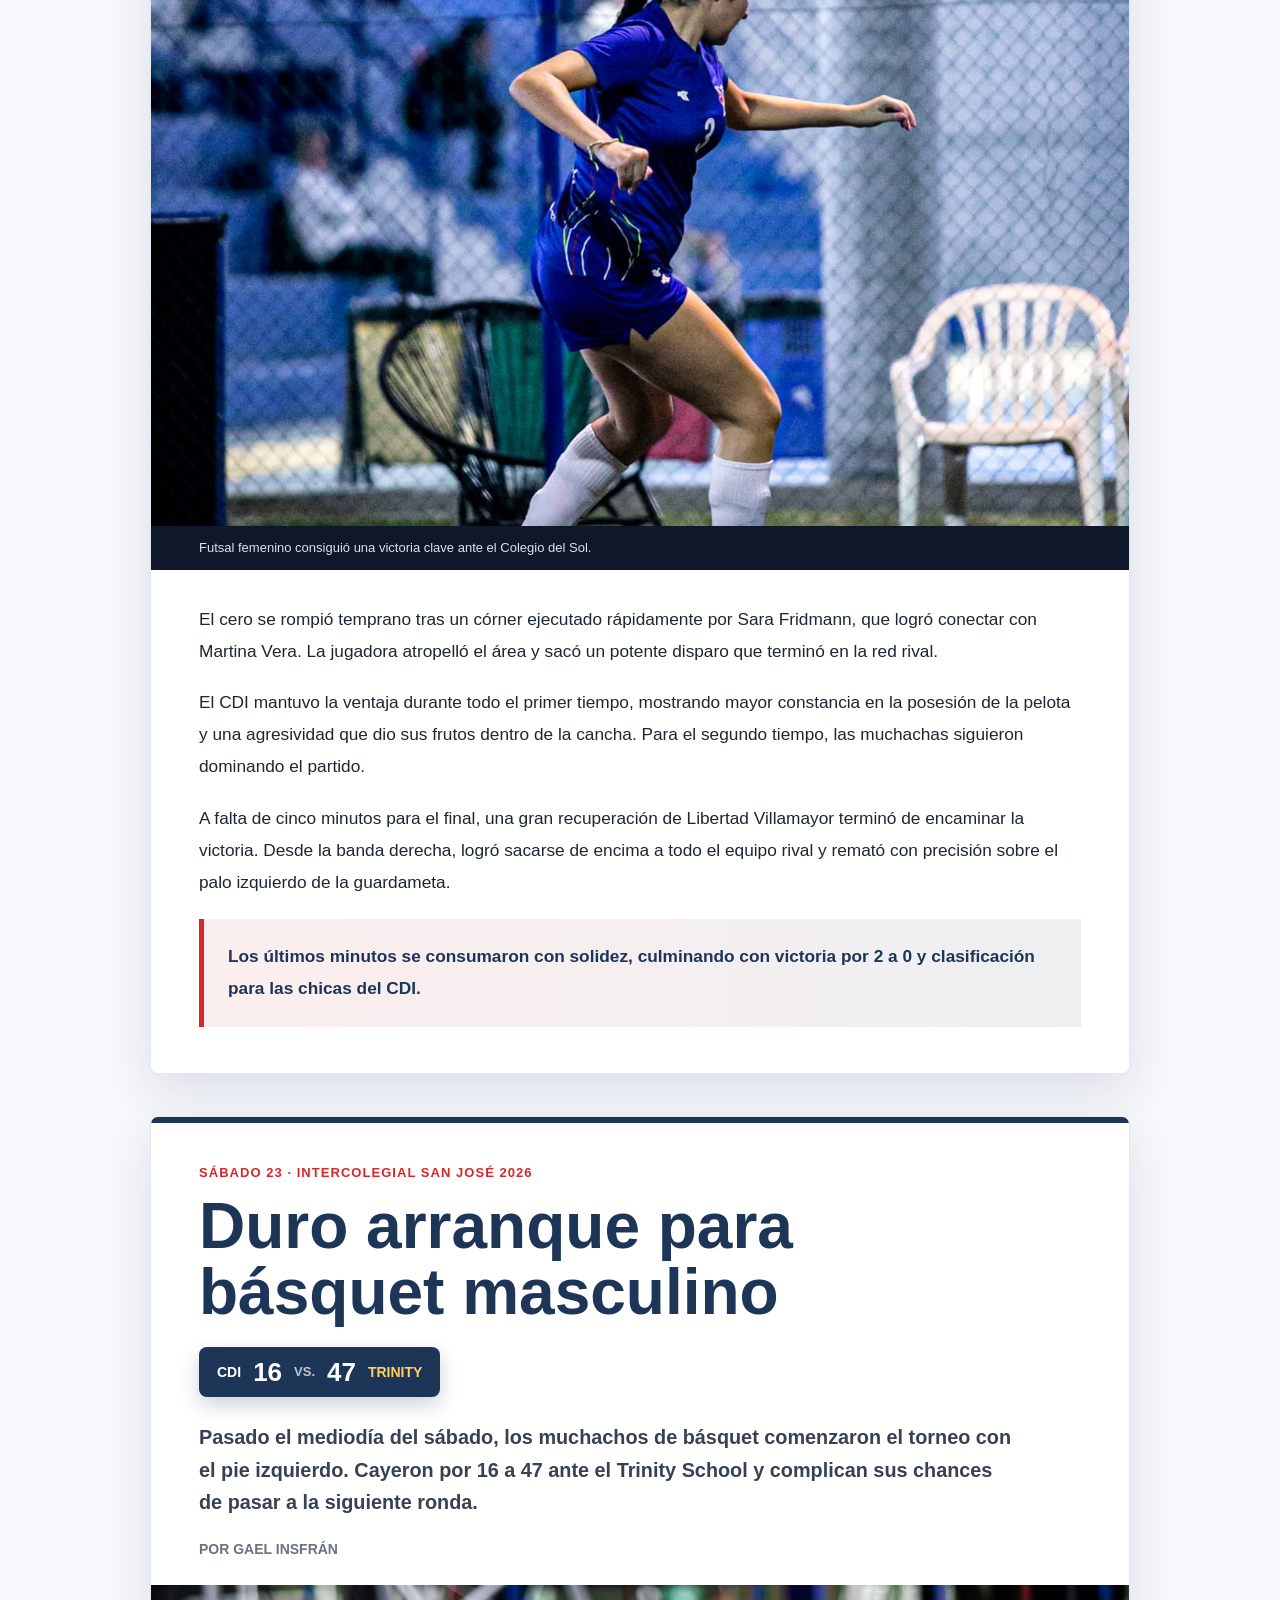
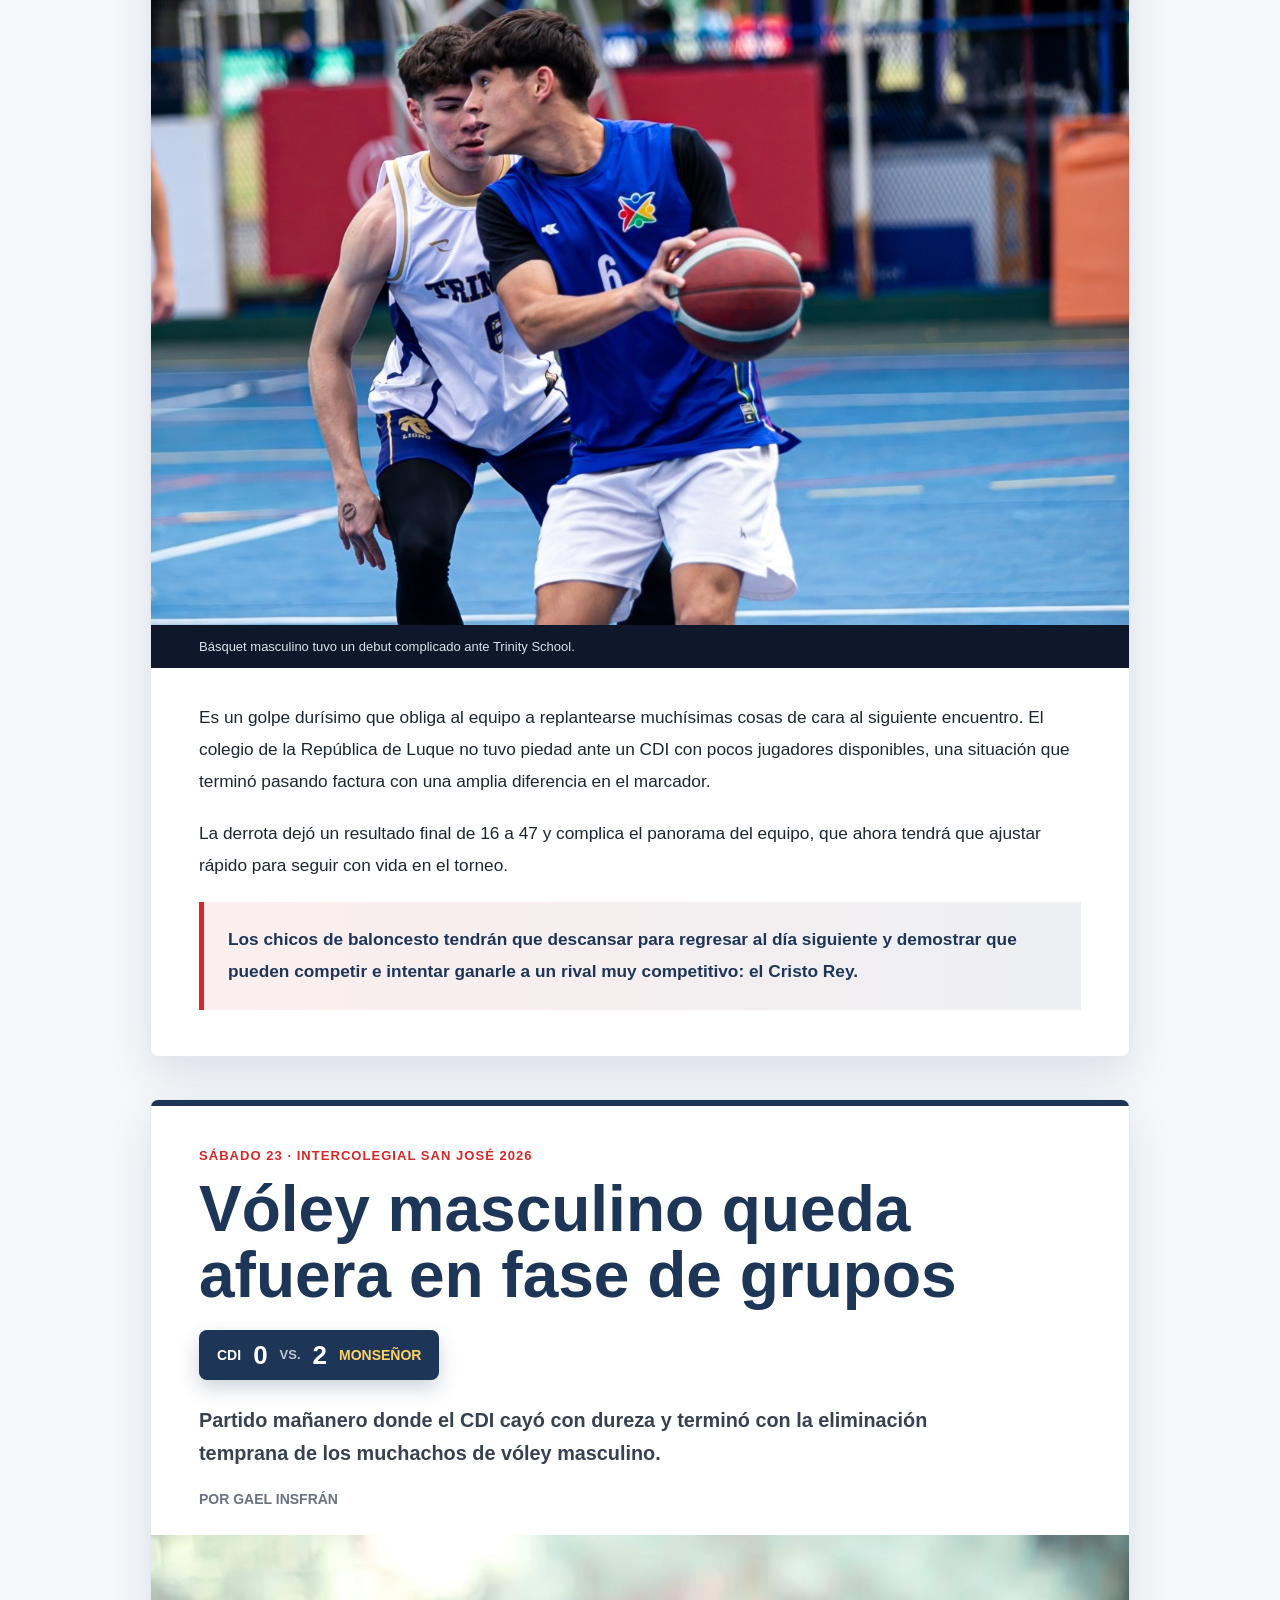
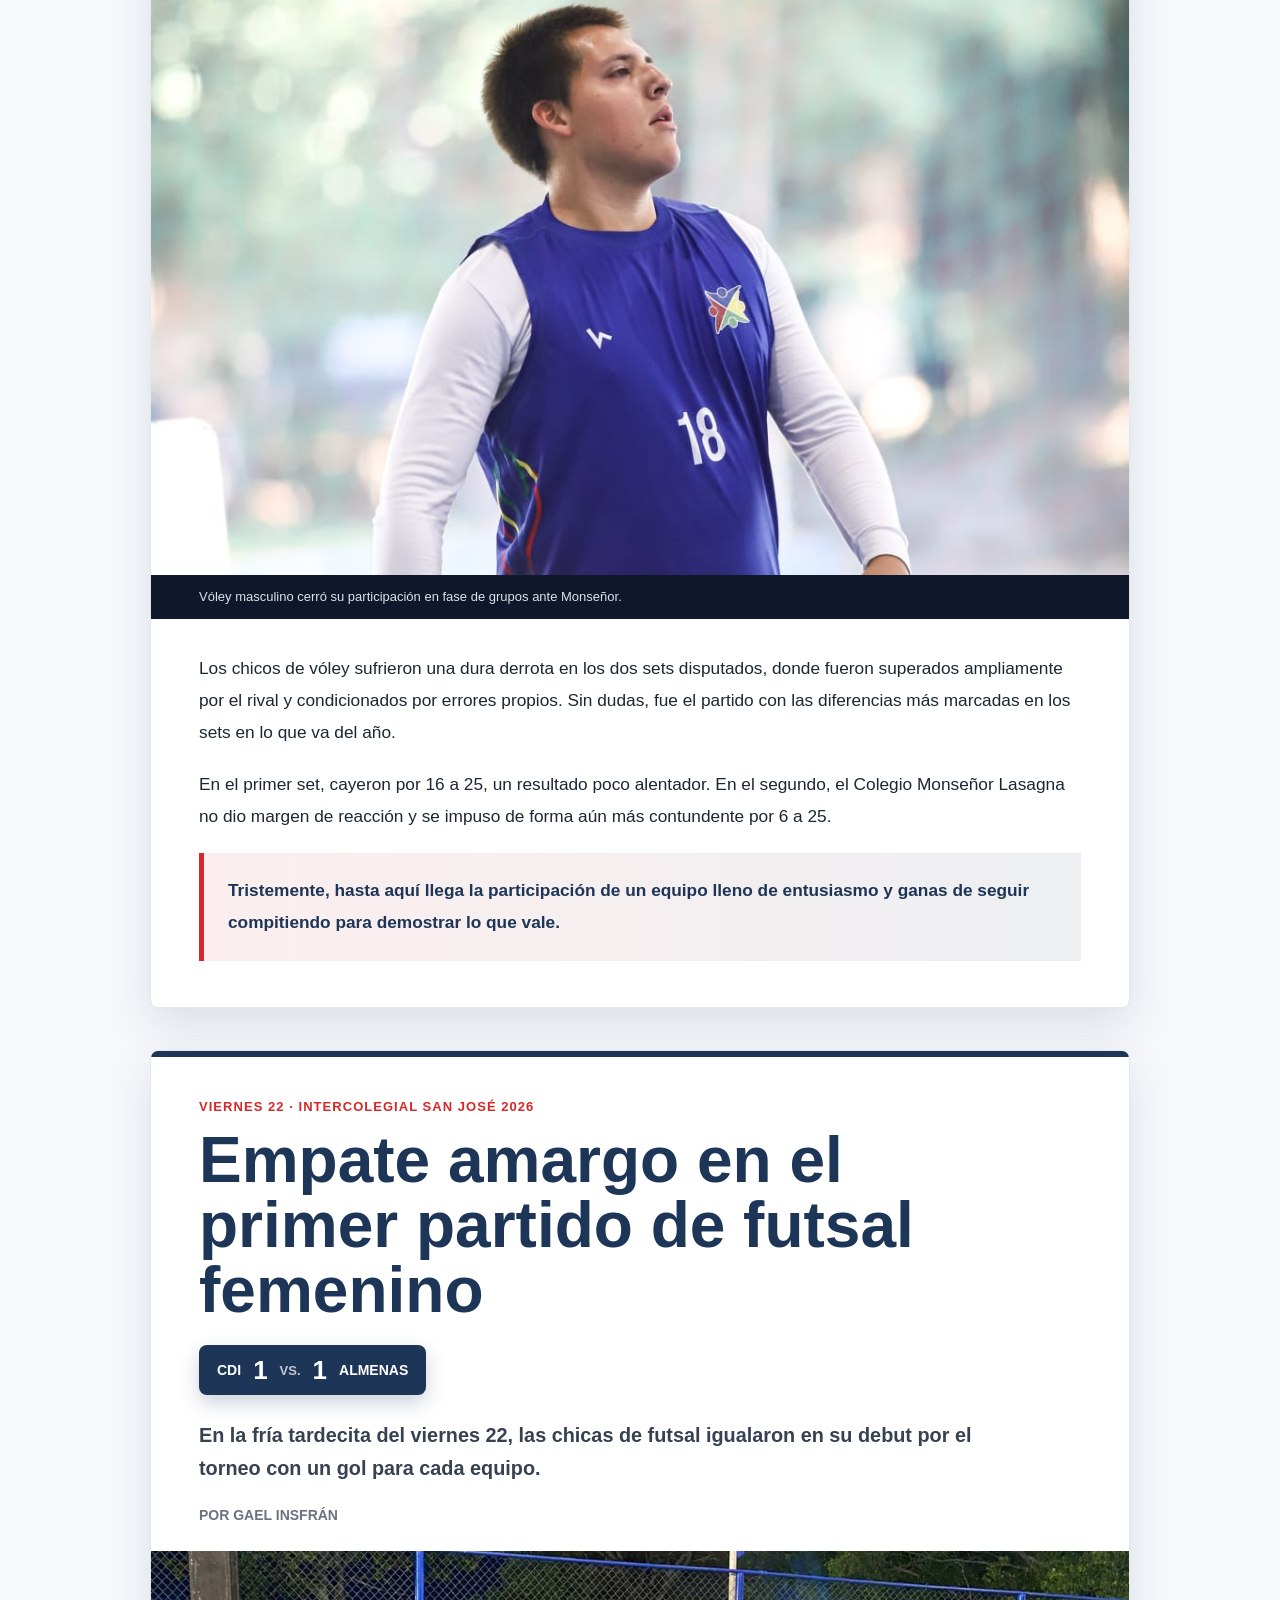
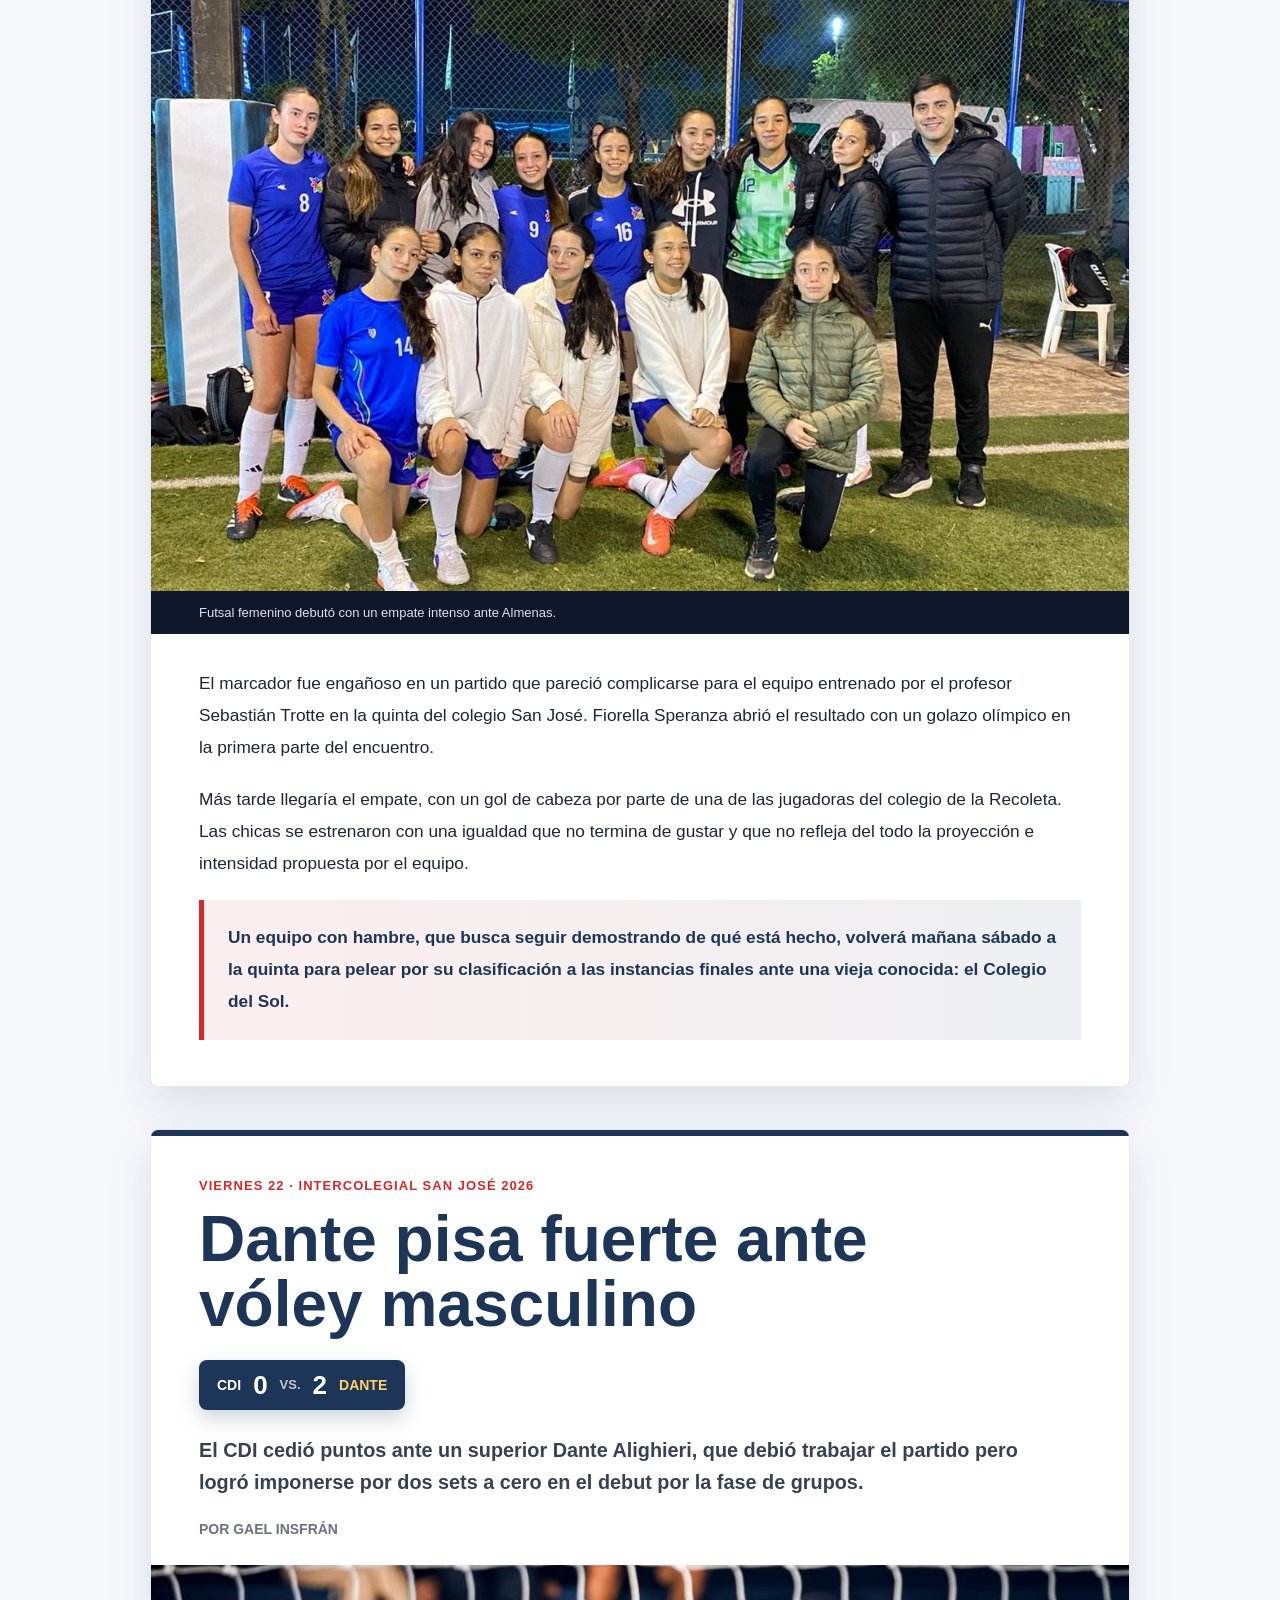
==== commit f573a676: "Add files via upload" ====
--- a/Articulos.html
+++ b/Articulos.html
@@ -19,7 +19,166 @@
     </nav>
 
     <main class="article-page">
-        <article class="article-shell" data-date="2026-05-29" data-order="1">
+        <article class="article-shell" data-date="2026-06-06" data-order="1">
+            <header class="article-hero">
+                <div class="article-kicker">Sábado 6 · Intercolegial St. Anne's Junio 2026</div>
+                <h1>SIL acaba con el sueño de avanzar de ronda</h1>
+
+                <div class="score-card" aria-label="Resultado del partido">
+                    <span class="team-name">CDI</span>
+                    <strong>1</strong>
+                    <span class="score-divider">vs.</span>
+                    <strong>2</strong>
+                    <span class="team-name winner">SIL</span>
+                </div>
+
+                <p class="article-lead">
+                    Tras una noche soñada ante Inter, los muchachos del fútbol masculino salieron a buscar la clasificación a la fase decisiva del torneo.
+                </p>
+
+                <p class="article-byline">Por Gael Insfrán</p>
+            </header>
+
+            <figure class="article-photo">
+                <img src="imagenes/cdisil.png" alt="Fútbol masculino del CDI ante San Ignacio de Loyola en el Intercolegial St. Anne's">
+                <figcaption>Fútbol masculino del CDI ante San Ignacio de Loyola.</figcaption>
+            </figure>
+
+            <section class="article-body">
+                <p>
+                    El partido comenzó sin muchas emociones. Ninguno de los dos equipos logró romper el cero durante la primera parte, que terminó con un intenso intercambio de ataques sin grandes daños para las porterías.
+                </p>
+
+                <p>
+                    En la segunda mitad, ambos conjuntos salieron a arriesgar más en busca de la victoria. El juego ganó intensidad, con transiciones rápidas y contragolpes peligrosos que no tardaron en dar sus frutos.
+                </p>
+
+                <p>
+                    El SIL golpeó primero tras una gran asociación de pases entre sus delanteros, que consiguieron superar a la defensa azul. El CDI respondió con rapidez: Samuel Palacios envió un gran centro al segundo palo e Ian Naumann conectó de cabeza para vencer al arquero de San Ignacio de Loyola.
+                </p>
+
+                <p>
+                    El marcador volvió a estar igualado por unos minutos. Luego de una presión alta, más allá de los tres cuartos de cancha, un zaguero del SIL logró desviar un centro. Sus atacantes aprovecharon la superioridad numérica y culminaron la jugada enviando la pelota al fondo de la red.
+                </p>
+
+                <p>
+                    El colegio de Barrio Jara no se quedó de brazos cruzados y buscó revertir el resultado hasta el final. Sin embargo, no pudo superar la solidez y el orden del equipo del Barrio Virgen de la Asunción. El encuentro terminó con una frustrante derrota por 2-1.
+                </p>
+            </section>
+
+            <footer class="article-close">
+                <p>
+                    La derrota marca el cierre de la participación de los chicos en esta competencia. Una vez más, pelearon hasta el final, con competitividad y deportividad.
+                </p>
+            </footer>
+        </article>
+                        <article class="article-shell" data-date="2026-06-05" data-order="1">
+            <header class="article-hero">
+                <div class="article-kicker">Viernes 5 · Intercolegial St. Anne's Junio 2026</div>
+                <h1>CDI y una remontada en busca de la clasificación</h1>
+
+                <div class="score-card" aria-label="Resultado del partido">
+                    <span class="team-name winner">CDI</span>
+                    <strong>3</strong>
+                    <span class="score-divider">vs.</span>
+                    <strong>2</strong>
+                    <span class="team-name">Inter</span>
+                </div>
+
+                <p class="article-lead">
+                    Tras la despedida de la Albirroja en el Defensores del Chaco ante su gente y citados incluso más tarde que en el partido del día anterior, los chicos fueron con un solo objetivo en mente: la victoria.
+                </p>
+
+                <p class="article-byline">Por Gael Insfrán</p>
+            </header>
+
+            <figure class="article-photo">
+                <img src="imagenes/cdiinter.png" alt="Fútbol masculino del CDI ante Inter en el Intercolegial St. Anne's">
+                <figcaption>Fútbol masculino consiguió una remontada clave ante Inter.</figcaption>
+            </figure>
+
+            <section class="article-body">
+                <p>
+                    El cotejo inició temprano con el marcador cambiando el empate en ceros por la momentánea victoria del CDI. El 1-0 llegó de la mano del capitán, Elías Garrido, quien sacó un misil desde afuera del área para adelantar al colegio de Barrio Jara.
+                </p>
+
+                <p>
+                    Sin embargo, no pasó mucho tiempo antes de que dos goles desafortunados cayeran en la red del CDI. Así, Inter se puso en ventaja por 2-1 y el primer tiempo terminó con un panorama complicado para nuestros representantes.
+                </p>
+
+                <p>
+                    En los minutos del entretiempo, el entrenador y el capitán del equipo hicieron un pedido muy especial al resto del plantel: si querían salir a ganar este partido, tenían que ponerse una sola cosa, actitud.
+                </p>
+
+                <p>
+                    El pedido no tardó en hacerse notar. Luego de ardua insistencia durante la segunda parte del encuentro, finalmente llegó el gol del empate tras un saque lateral que el 10 peinó de manera exquisita para dejar solo al 9, Ian Naumann, quien empujó la pelota a su gusto.
+                </p>
+
+                <p>
+                    Tan solo cinco minutos después apareció nuevamente el hombre de la noche. Elías Garrido, con un cabezazo que dejó sin respuestas al guardameta de Inter, venció la portería rival por segunda vez en la noche y culminó una jornada soñada para el 10 del CDI.
+                </p>
+
+                <p>
+                    Tras unos últimos minutos de puro aguante, ya no hubo tiempo para más. Nuestros guerreros lograron dar vuelta un resultado que les permitió volver a respirar en el torneo.
+                </p>
+            </section>
+
+            <footer class="article-close">
+                <p>
+                    Sin duda, una noche de ensueño que permite soñar con la clasificación. Dependiendo de sí mismos, los chicos tendrán que medirse ante un último adversario el día de mañana: el Colegio San Ignacio de Loyola.
+                </p>
+            </footer>
+        </article>
+<article class="article-shell" data-date="2026-06-04" data-order="1">
+            <header class="article-hero">
+                <div class="article-kicker">Jueves 4 · Intercolegial St. Anne's Junio 2026</div>
+                <h1>Estreno con derrota del fútbol masculino</h1>
+
+                <div class="score-card" aria-label="Resultado del partido">
+                    <span class="team-name">CDI</span>
+                    <strong>0</strong>
+                    <span class="score-divider">vs.</span>
+                    <strong>3</strong>
+                    <span class="team-name winner">Campo Alto</span>
+                </div>
+
+                <p class="article-lead">
+                    En la fría y húmeda noche del jueves, los muchachos fueron a jugar ante un viejo conocido, que no estaba dispuesto a ceder puntos.
+                </p>
+
+                <p class="article-byline">Por Gael Insfrán</p>
+            </header>
+
+            <figure class="article-photo">
+                <img src="imagenes/cdicampoalto.png" alt="Equipo de fútbol masculino del CDI ante Campo Alto en el Intercolegial St. Anne's">
+                <figcaption>Fútbol masculino debutó ante Campo Alto en una noche fría y húmeda.</figcaption>
+            </figure>
+
+            <section class="article-body">
+                <p>
+                    El encuentro se desarrolló en la cancha de fútbol de campo del SAS, un terreno complicado por su alto índice de humedad. Esa condición convirtió el partido en un campo de batalla, donde conducir el balón al ras del suelo no era lo más eficiente y ambos equipos optaron por un estilo de juego arriesgado y de alto contacto físico: el pelotazo.
+                </p>
+
+                <p>
+                    Desde el inicio fue un partido altamente cerrado, donde el mínimo error podía costar muy caro. Campo Alto aprovechó una seguidilla de malas decisiones por parte del colegio de Barrio Jara y concretó sus primeros dos goles durante el primer tiempo.
+                </p>
+
+                <p>
+                    Ya en la parte complementaria, el colegio del barrio de la Recoleta bajó la intensidad para jugar el partido a su ritmo, mientras el CDI buscaba una reacción épica que no logró encontrar. El equipo intentó hacer daño por todos los sectores, pero Campo Alto se plantó firme y aprovechó su despliegue físico.
+                </p>
+
+                <p>
+                    Sobre el final, tras despejar un centro que caía picado, el Granate consiguió una contra que no desperdició y terminó liquidando el compromiso.
+                </p>
+            </section>
+
+            <footer class="article-close">
+                <p>
+                    Durísima derrota para el CDI, aunque todavía quedan posibilidades de pasar, ya que le esperan dos compromisos más durante este fin de semana de competencia.
+                </p>
+            </footer>
+        </article>
+<article class="article-shell" data-date="2026-05-29" data-order="1">
             <header class="article-hero">
                         <div class="article-kicker">Viernes 29 · Intercolegial San José 2026</div>
                         <h1>Básquet femenino gana por Walkover</h1>
@@ -400,3 +559,4 @@
     </script>
 </body>
 </html>
+
